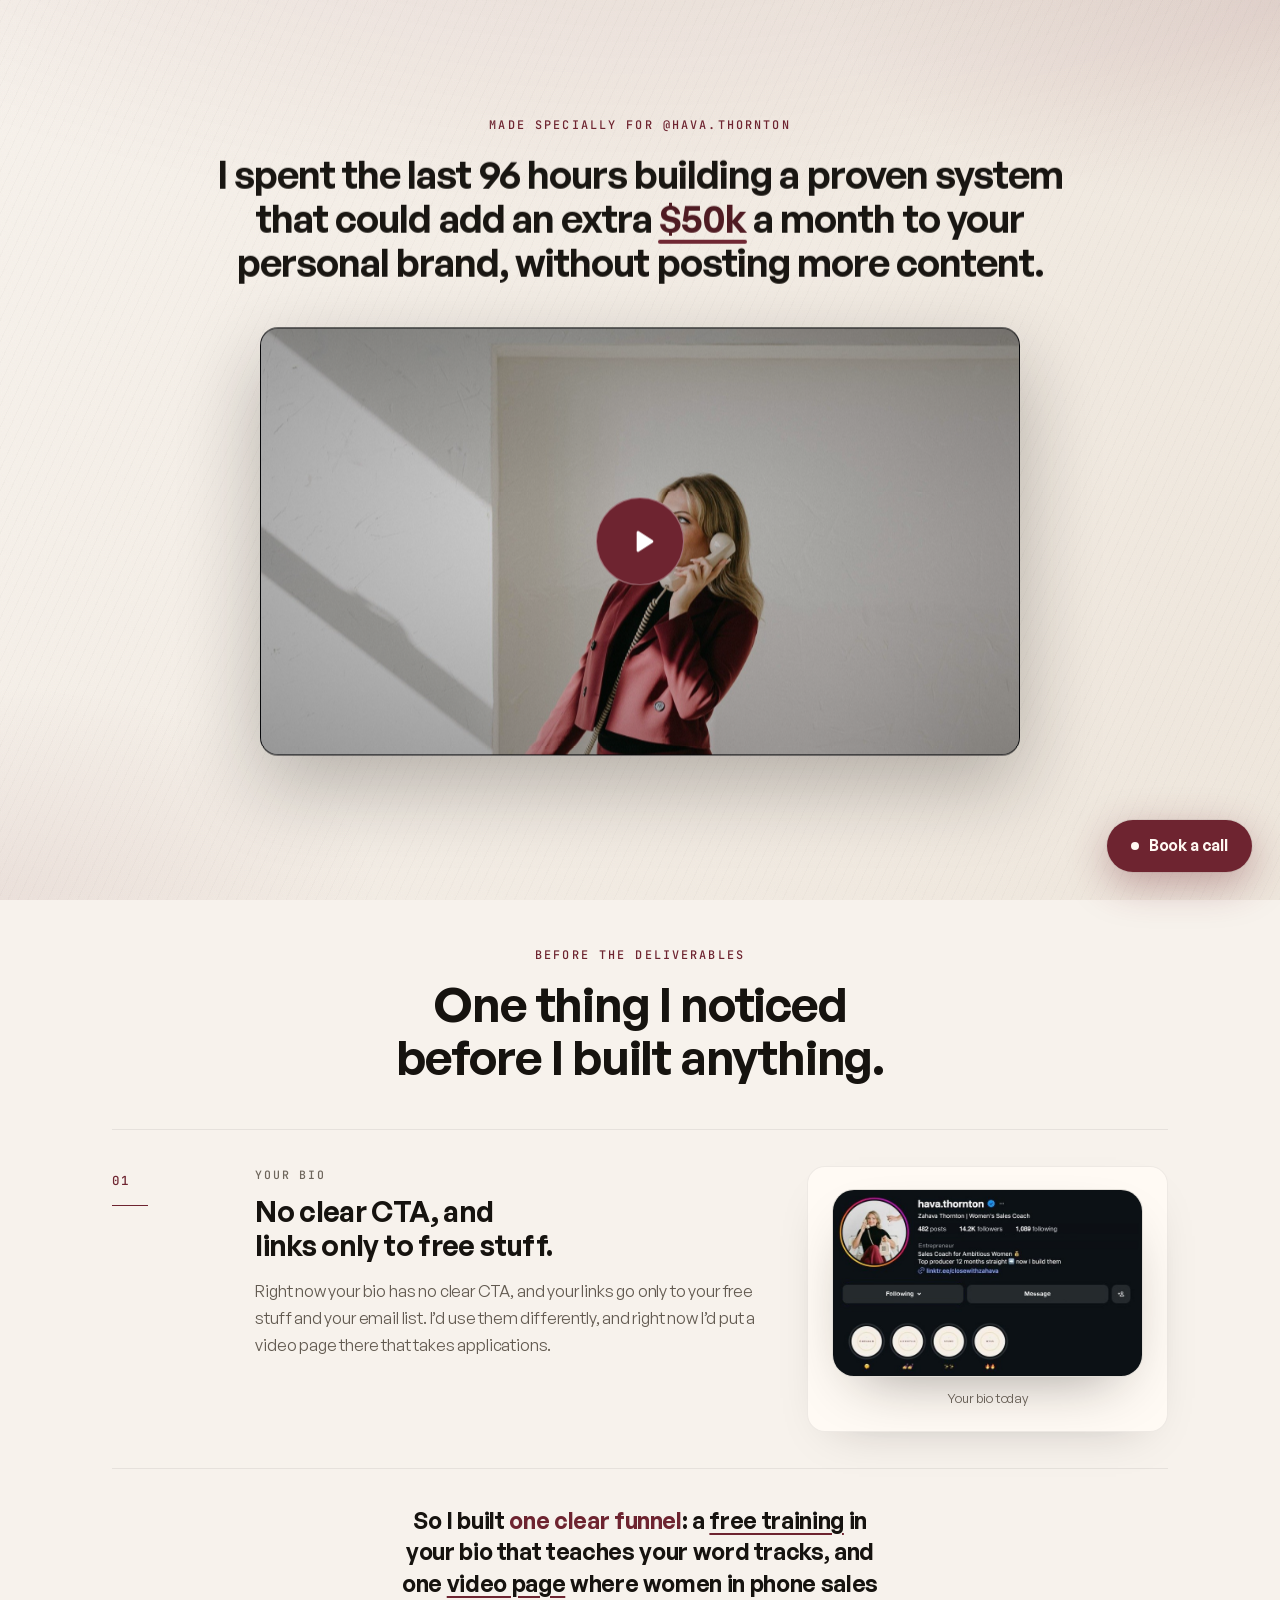
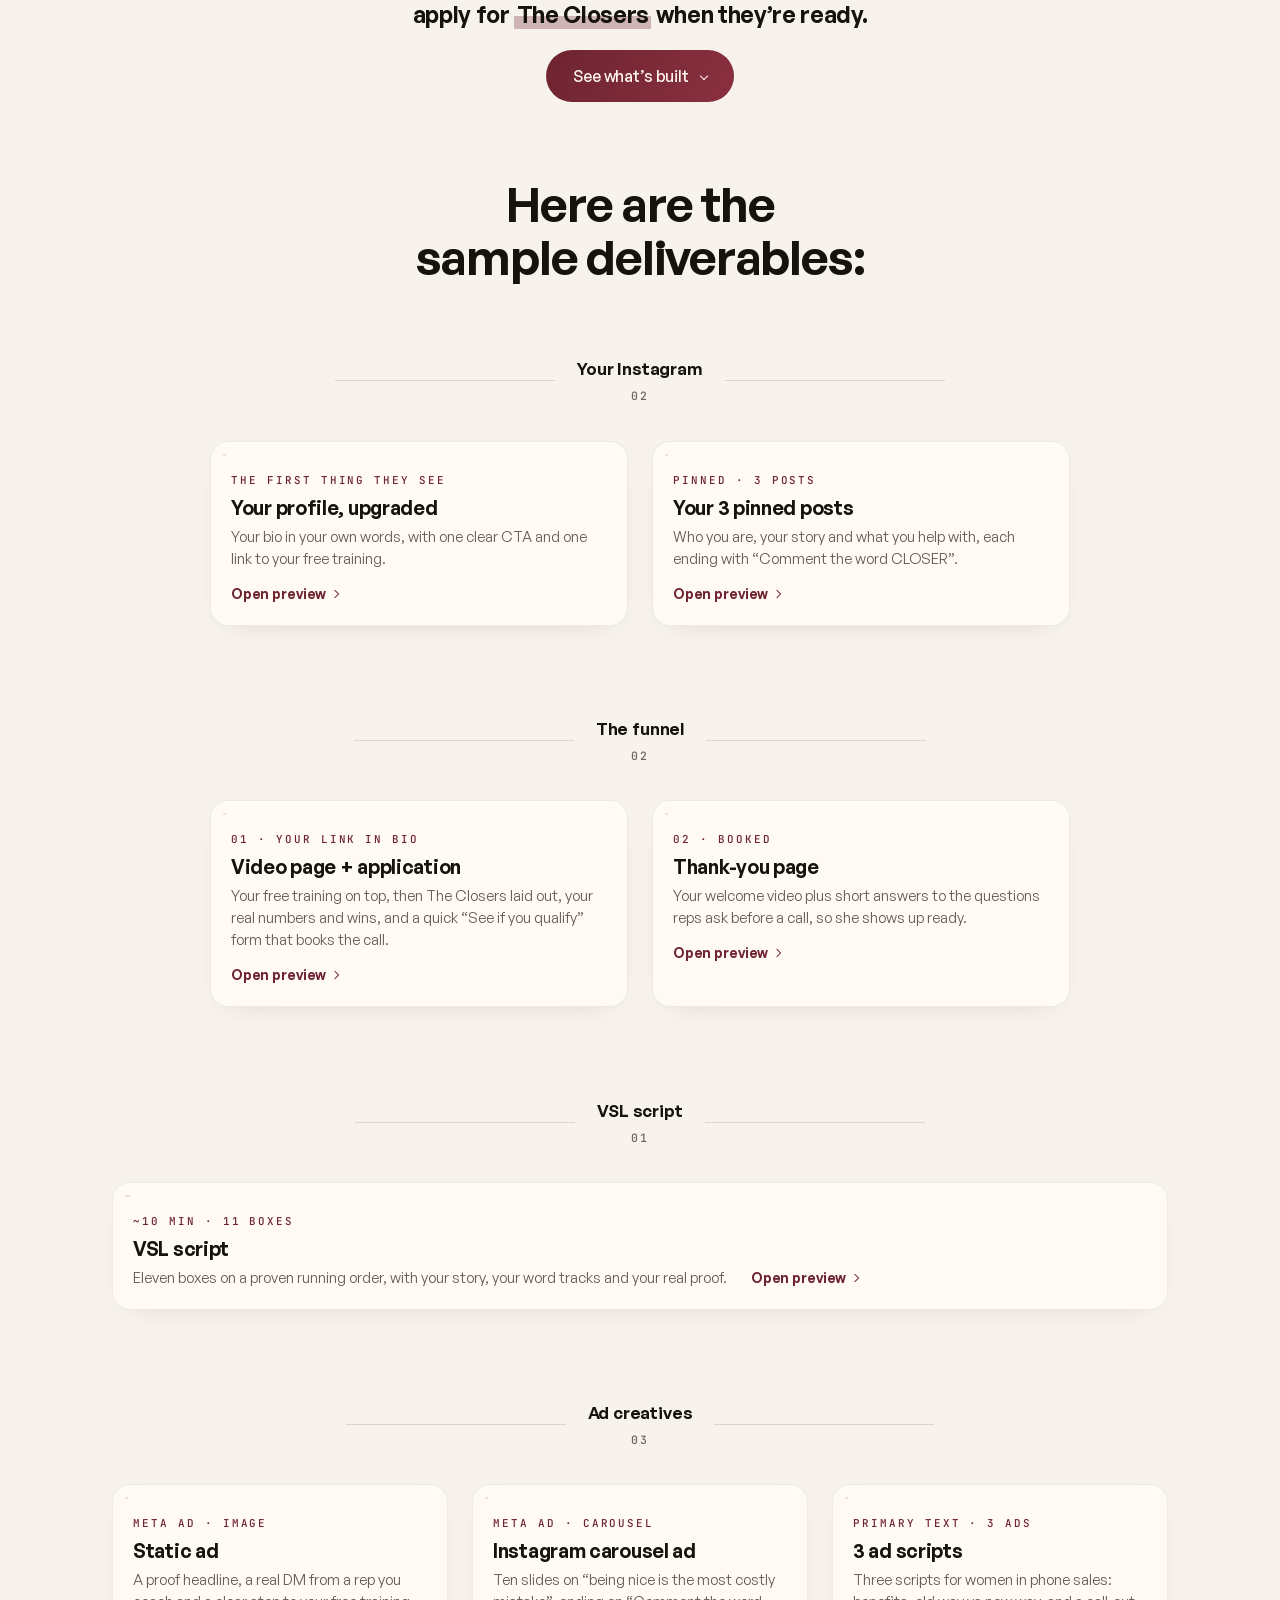
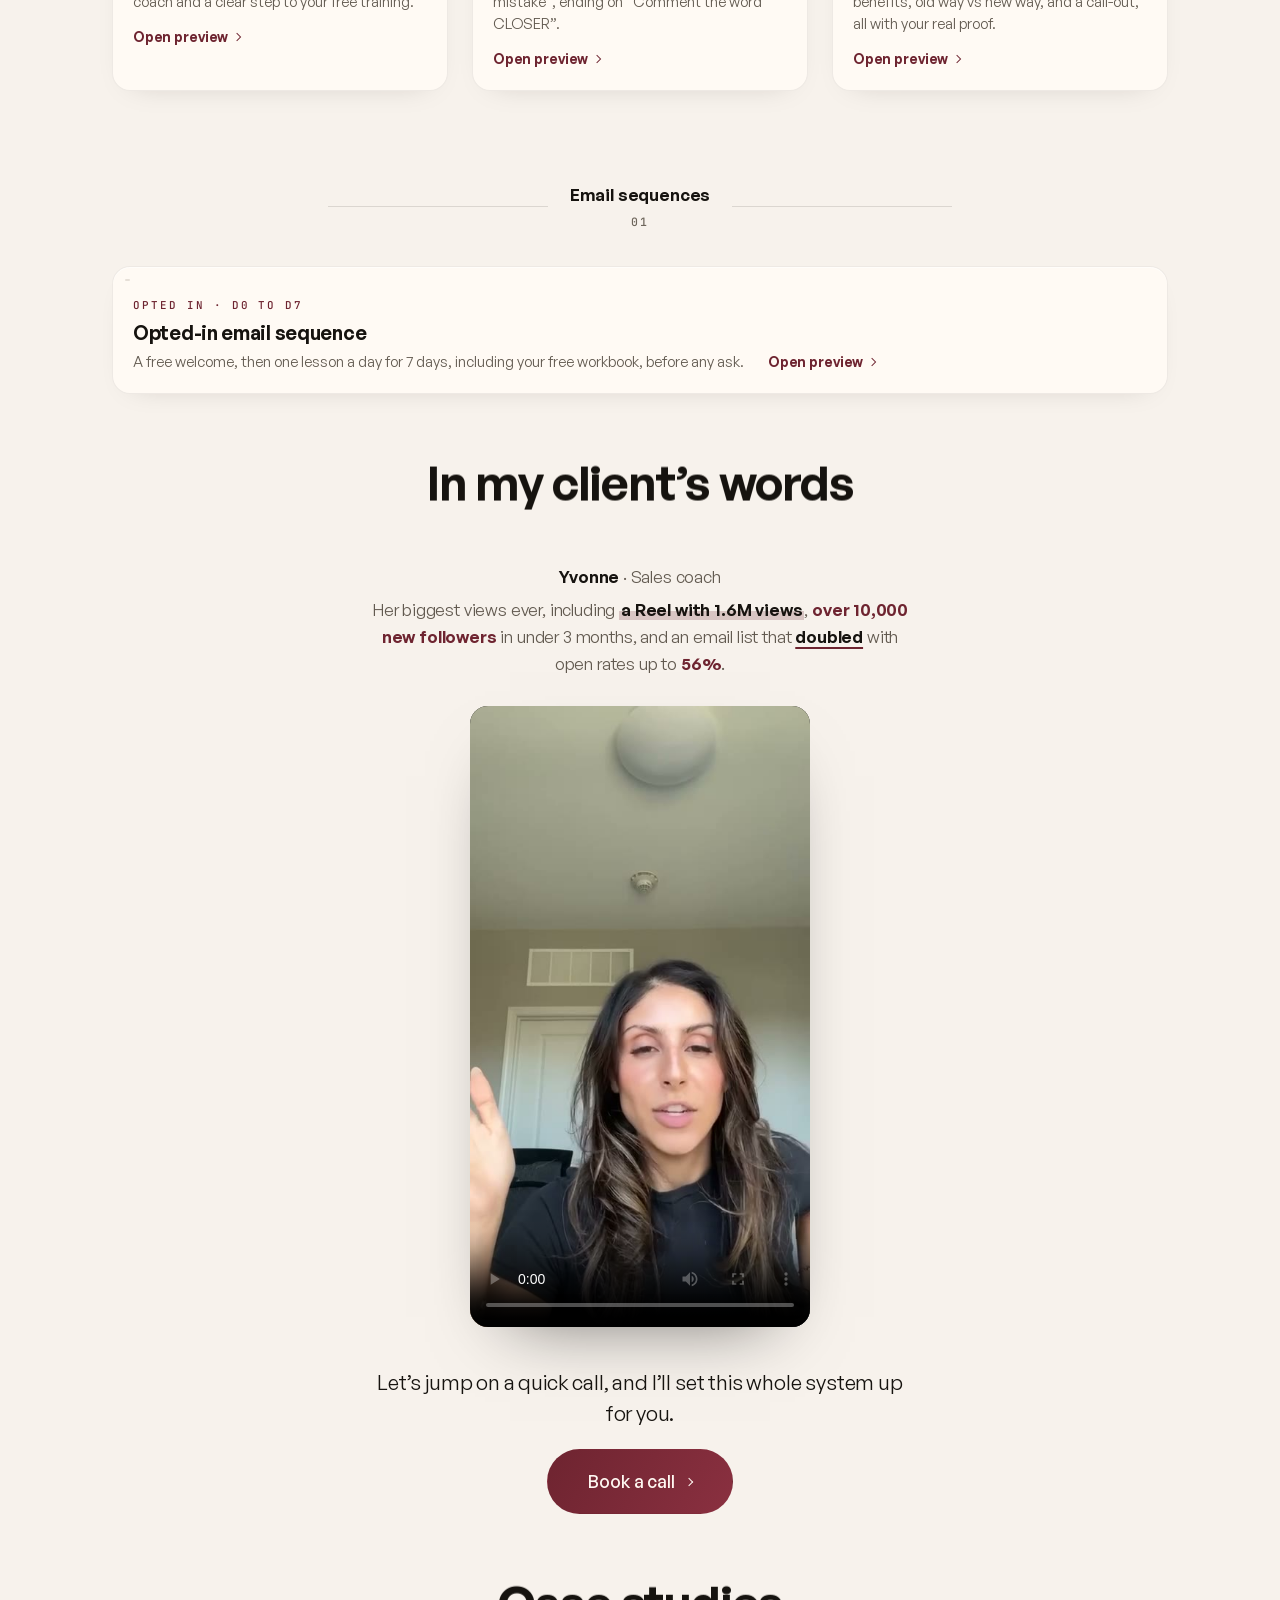
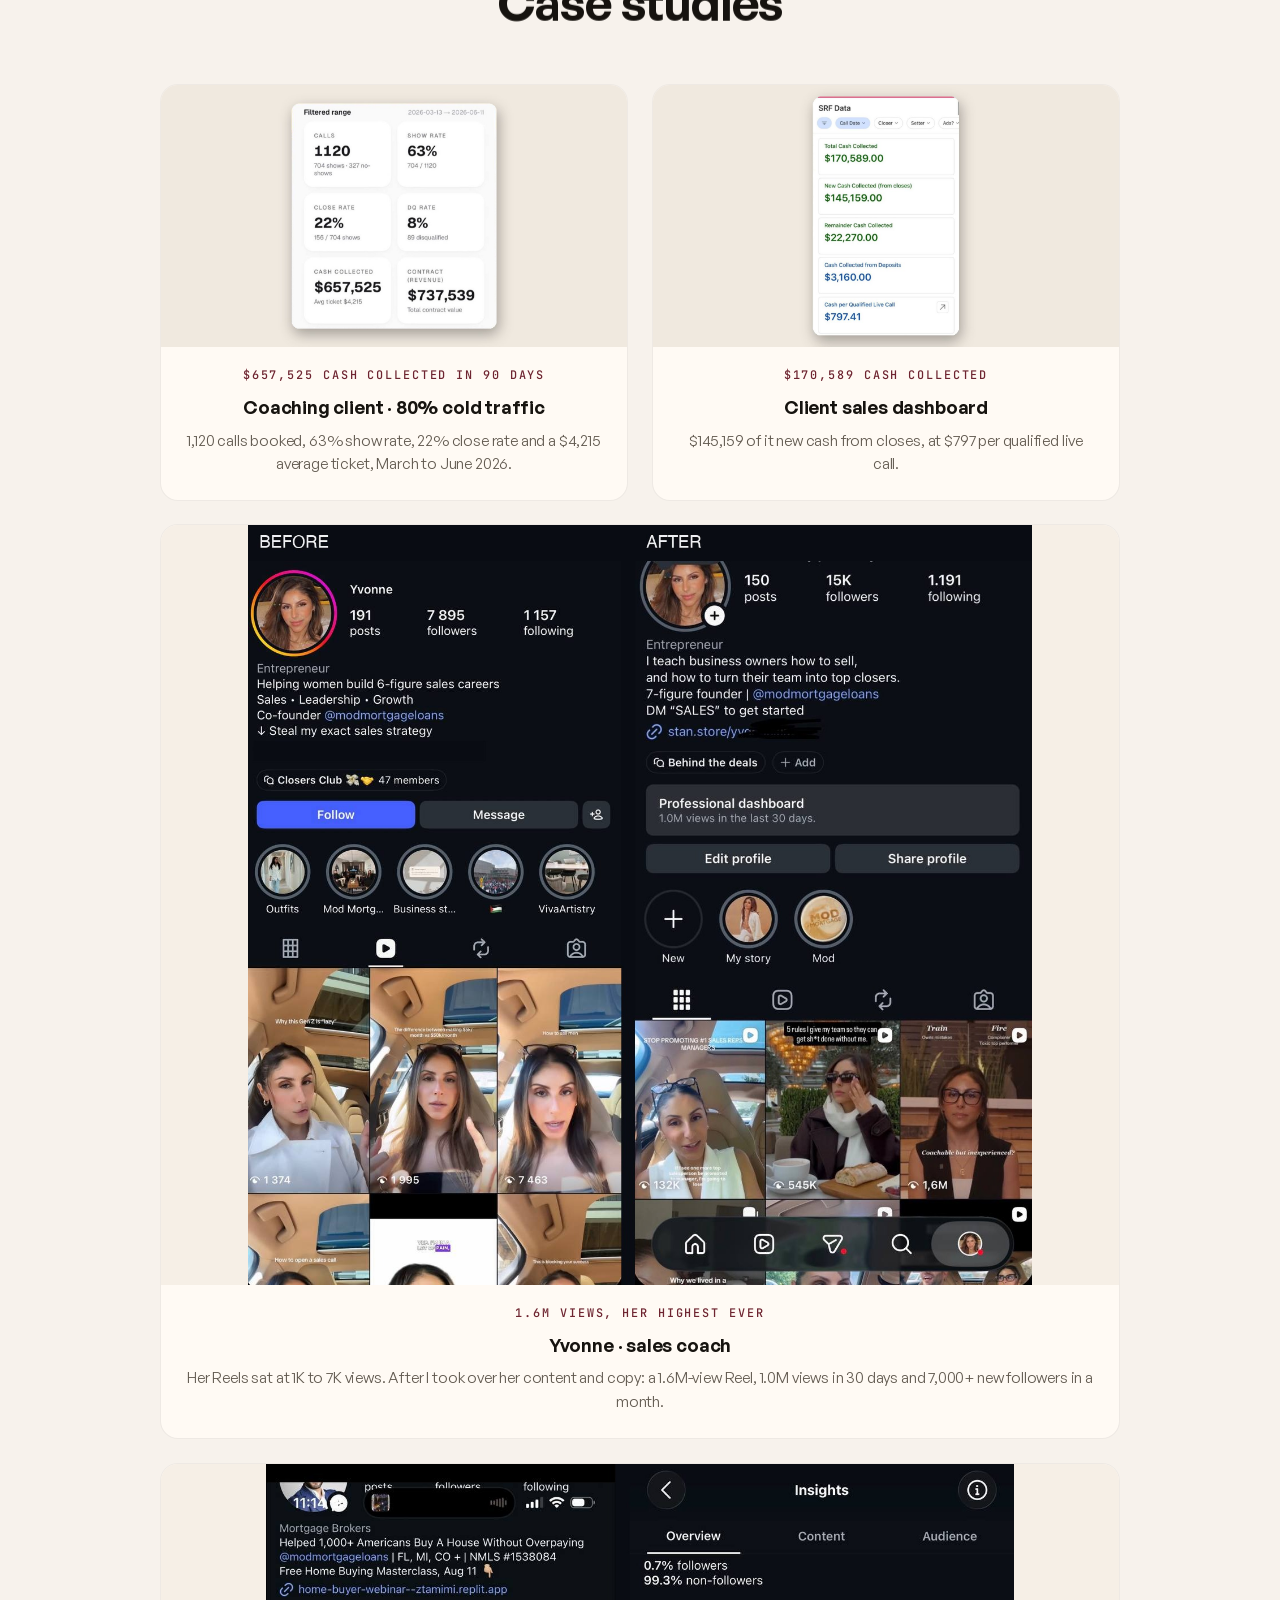
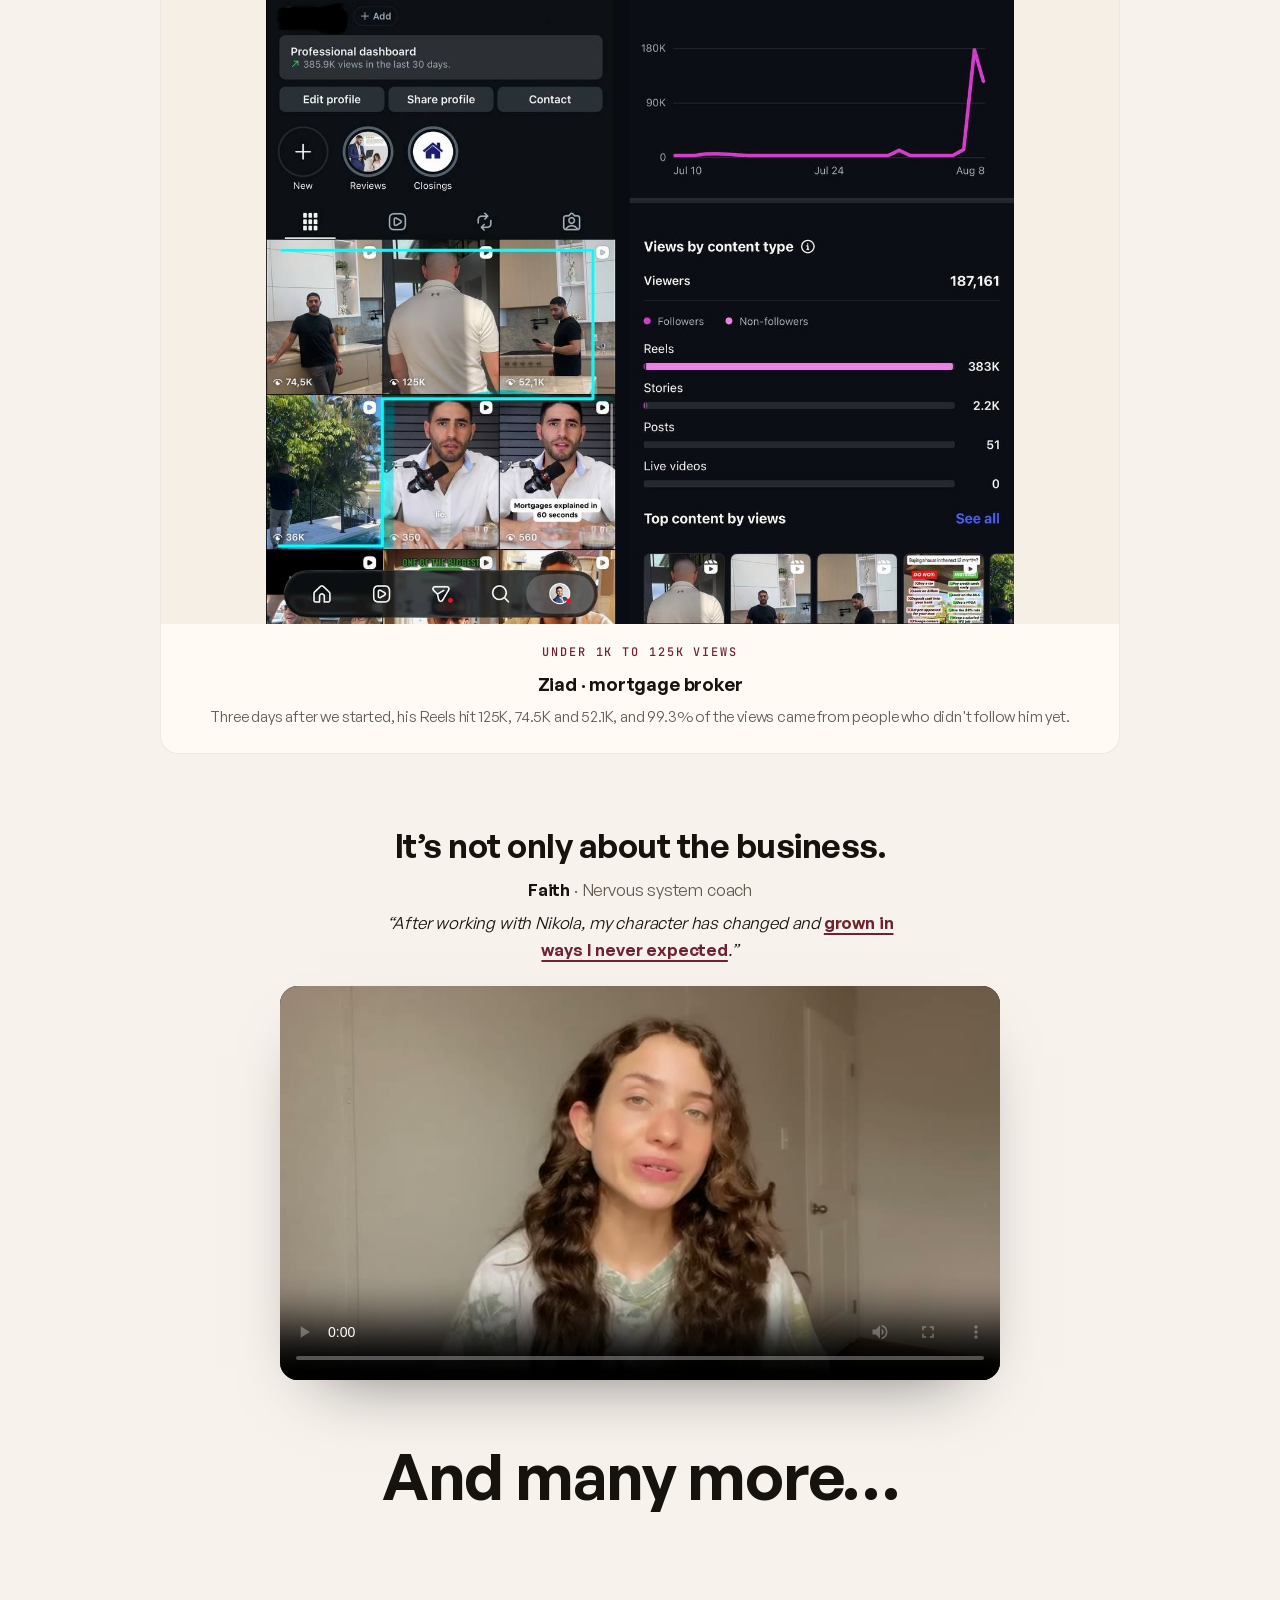
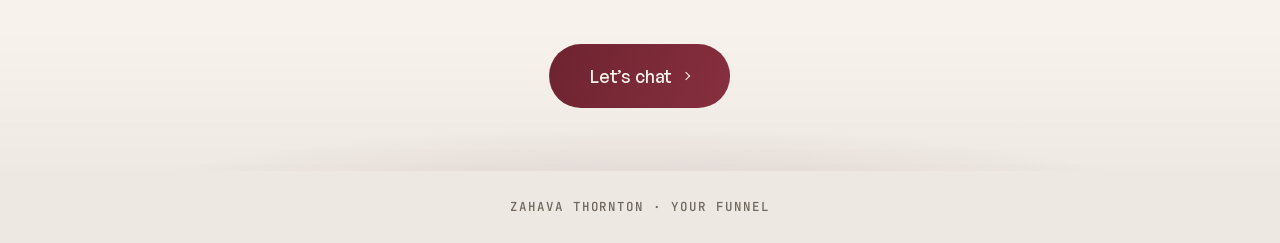
==== index.html @ 1604f7b4 "Board link preview, Following on profile" ====
<!doctype html>
<html lang="en">
<head>
  <meta charset="utf-8" />
  <meta name="viewport" content="width=device-width, initial-scale=1" />
  <title>Zahava Thornton · Your funnel</title>
  <meta name="description" content="Zahava, adding an extra $50k/mo to your personal brand" />
  <meta name="robots" content="noindex" />
  <meta property="og:title" content="Zahava, adding an extra $50k/mo to your personal brand" />
  <meta property="og:description" content="Zahava, adding an extra $50k/mo to your personal brand" />
  <meta property="og:image" content="https://nikola424.github.io/for-zahava/og.jpg?v=3" />
  <meta property="og:image:width" content="1200" />
  <meta property="og:image:height" content="630" />
  <meta property="og:url" content="https://nikola424.github.io/for-zahava/" />
  <meta property="og:type" content="website" />
  <meta name="twitter:card" content="summary_large_image" />
  <meta name="twitter:title" content="Zahava, adding an extra $50k/mo to your personal brand" />
  <meta name="twitter:image" content="https://nikola424.github.io/for-zahava/og.jpg?v=3" />
  <!-- Generated per build from the PROSPECT'S logo: node scripts/make_favicon.js {folder} -->
  <link rel="icon" href="assets/img/favicon.png" type="image/png" />
  <link rel="apple-touch-icon" href="assets/img/apple-touch-icon.png" />
  <script>document.documentElement.className += " js";</script>
  <link rel="preconnect" href="https://calendly.com" crossorigin />
  <link rel="preconnect" href="https://assets.calendly.com" crossorigin />
  <link rel="stylesheet" href="assets/vendor/lenis.css" />
  <link rel="stylesheet" href="styles.css?v=2" />
  <script>
    /* ================= SENDER OPTIONS (edit these, nothing else) =================
       heroEmbed   : Loom share URL, Wistia media id/URL, or any iframe src. Empty = native player (assets/video/hero.mp4).
       calendly    : your Calendly event URL. Embedded inline in the "Book a call" section.
       mode        : "funnel" (default, prospect already sells high ticket)
                     | "unaware" (no high-ticket offer yet: shows the designed offer card, swaps the headline, and adds the on-page bridge that walks the creator from "what problem?" to "show me the funnel").
       brand       : optional agency branding. logo (path/URL) and/or name for the top-left lockup; url; footer line.
       caseStudies : optional. [{ youtube: "VIDEO_ID" | image: "path", result: "$48k in 30 days", title: "...", text: "..." }]
    ============================================================================== */
    window.PITCH_CONFIG = {
      heroEmbed: "",
      calendly: "https://calendly.com/nikola-monetisebetter/discovery",
      mode: (new URLSearchParams(location.search).get("mode") || "funnel"),
      brand: { logo: "", name: "", url: "", footer: "" },
      caseStudies: [
        { image: "assets/img/cases/funnel-90d.jpg", result: "$657,525 cash collected in 90 days", title: "Coaching client · 80% cold traffic", text: "1,120 calls booked, 63% show rate, 22% close rate and a $4,215 average ticket, March to June 2026." },
        { image: "assets/img/cases/cash-dashboard.jpg", result: "$170,589 cash collected", title: "Client sales dashboard", text: "$145,159 of it new cash from closes, at $797 per qualified live call." },
        { wide: true, image: "assets/img/cases/yvonne.jpg", result: "1.6M views, her highest ever", title: "Yvonne · sales coach", text: "Her Reels sat at 1K to 7K views. After I took over her content and copy: a 1.6M-view Reel, 1.0M views in 30 days and 7,000+ new followers in a month." },
        { wide: true, image: "assets/img/cases/ziad.jpg", result: "Under 1K to 125K views", title: "Ziad · mortgage broker", text: "Three days after we started, his Reels hit 125K, 74.5K and 52.1K, and 99.3% of the views came from people who didn't follow him yet." }
      ]
    };
  </script>
<script data-topfix>try{if("scrollRestoration" in history)history.scrollRestoration="manual"}catch(e){}addEventListener("load",function(){if(!location.hash){scrollTo(0,0);setTimeout(function(){scrollTo(0,0)},50)}});</script>
<style>.cal-direct{text-align:center;margin-top:16px;font-size:.9rem;opacity:.75}.cal-direct a{text-decoration:underline}</style>
</head>
<body>
  <main id="top">
    <!-- ============================ HERO ============================ -->
    <section class="hero section" id="hero">
      <div class="agency-bar" id="agency-bar"></div>

      <!-- photo-swarm signature: overlay above the already-visible hero, pointer-events none -->
      <div class="swarm" id="swarm" aria-hidden="true">
        <div class="swarm__ph" style="--ox:-60vw;--oy:-40vh;--ix:-34vw;--iy:-18vh;--r:-8deg;left:50%;top:50%"><img src="assets/img/swarm-1.jpg?v=4" alt="" /></div>
        <div class="swarm__ph" style="--ox:60vw;--oy:-40vh;--ix:30vw;--iy:-18vh;--r:8deg;left:50%;top:50%"><img src="assets/img/swarm-2.jpg?v=4" alt="" /></div>
        <div class="swarm__ph" style="--ox:-70vw;--oy:10vh;--ix:-38vw;--iy:8vh;--r:-5deg;left:50%;top:50%"><img src="assets/img/swarm-3.jpg?v=4" alt="" /></div>
        <div class="swarm__ph" style="--ox:70vw;--oy:10vh;--ix:34vw;--iy:8vh;--r:5deg;left:50%;top:50%"><img src="assets/img/swarm-4.jpg?v=4" alt="" /></div>
        <div class="swarm__ph" style="--ox:-55vw;--oy:60vh;--ix:-26vw;--iy:34vh;--r:-6deg;left:50%;top:50%"><img src="assets/img/swarm-5.jpg?v=4" alt="" /></div>
        <div class="swarm__ph" style="--ox:55vw;--oy:60vh;--ix:22vw;--iy:34vh;--r:6deg;left:50%;top:50%"><img src="assets/img/swarm-6.jpg?v=4" alt="" /></div>
      </div>

      <div class="hero__inner container">
        <p class="eyebrow reveal">Made specially for @hava.thornton</p>
        <h1 class="hero__title reveal" data-mode="funnel">I spent the last 96 hours building a proven system that could add an extra <span class="mark">$50k</span> a month to your personal brand, without posting more content.</h1>

        <!-- Hero video: Loom / Wistia embed when PITCH_CONFIG.heroEmbed is set, else the native player -->
        <div class="hplayer reveal">
          <div class="hplayer__stage" id="hp-stage" data-state="idle">
            <video class="hplayer__video" id="hp-video" playsinline preload="metadata" muted
                   poster="assets/img/hero-poster.jpg?v=4">
              <source src="assets/video/hero.mp4" type="video/mp4" />
              <track id="hp-track" kind="captions" src="assets/video/hero.vtt" srclang="en" label="English" />
            </video>

            <span class="hplayer__scrim" aria-hidden="true"></span>

            <button class="hplayer__big" id="hp-big" type="button" aria-label="Play video">
              <span class="hplayer__big-glow" aria-hidden="true"></span>
              <svg viewBox="0 0 24 24" aria-hidden="true"><path d="M8 5.14v13.72a1 1 0 0 0 1.53.85l10.5-6.86a1 1 0 0 0 0-1.7L9.53 4.3A1 1 0 0 0 8 5.14z"/></svg>
            </button>

            <div class="hplayer__cc" id="hp-cc-text" aria-live="polite"></div>

            <div class="hplayer__bar" id="hp-bar">
              <button class="hp-btn hp-btn--pp" id="hp-play" type="button" aria-label="Play / pause">
                <svg class="hp-i-pause" viewBox="0 0 24 24" aria-hidden="true"><rect x="6" y="5" width="4" height="14" rx="1.2"/><rect x="14" y="5" width="4" height="14" rx="1.2"/></svg>
                <svg class="hp-i-play" viewBox="0 0 24 24" aria-hidden="true"><path d="M8 5.14v13.72a1 1 0 0 0 1.53.85l10.5-6.86a1 1 0 0 0 0-1.7L9.53 4.3A1 1 0 0 0 8 5.14z"/></svg>
              </button>
              <span class="hp-time" id="hp-cur">0:00</span>
              <div class="hp-scrub" id="hp-scrub" role="slider" aria-label="Seek" aria-valuemin="0" aria-valuemax="100" aria-valuenow="0" tabindex="0">
                <div class="hp-scrub__track"><div class="hp-scrub__buf" id="hp-buf"></div><div class="hp-scrub__fill" id="hp-fill"></div></div>
                <div class="hp-scrub__knob" id="hp-knob"></div>
              </div>
              <span class="hp-time hp-time--dur" id="hp-dur">0:00</span>
              <div class="hp-speed">
                <button class="hp-btn hp-btn--speed" id="hp-speed-btn" type="button" aria-label="Playback speed">1.5&times;</button>
                <div class="hp-speed__menu" id="hp-speed-menu" role="menu">
                  <button data-rate="1" type="button" role="menuitem">1&times;</button>
                  <button data-rate="1.25" type="button" role="menuitem">1.25&times;</button>
                  <button data-rate="1.5" class="is-on" type="button" role="menuitem">1.5&times;</button>
                  <button data-rate="2" type="button" role="menuitem">2&times;</button>
                </div>
              </div>
              <button class="hp-btn hp-btn--mute" id="hp-mute" type="button" aria-label="Unmute" aria-pressed="false">
                <svg class="hp-i-muted" viewBox="0 0 24 24" aria-hidden="true"><path d="M4 9v6h4l5 4V5L8 9H4z"/><path d="M17 9.5l4.5 5M21.5 9.5l-4.5 5"/></svg>
                <svg class="hp-i-sound" viewBox="0 0 24 24" aria-hidden="true"><path d="M4 9v6h4l5 4V5L8 9H4z"/><path d="M16.5 8.5a5 5 0 0 1 0 7M19 6a9 9 0 0 1 0 12"/></svg>
              </button>
              <button class="hp-btn hp-btn--full" id="hp-full" type="button" aria-label="Fullscreen">
                <svg viewBox="0 0 24 24" aria-hidden="true"><path d="M8 4H4v4M16 4h4v4M8 20H4v-4M16 20h4v-4"/></svg>
              </button>
            </div>
          </div>
        </div>

        <div class="hero__actions reveal">
          <a class="btn btn--ghost" href="#bridge" data-mode="funnel">Start here <span class="arrow-down" aria-hidden="true"></span></a>
        </div>
      </div>
    </section>

    


    <!-- ====================== AUDIT / BRIDGE (first thing after the hero, every pitch) ====================== -->
    <section class="section bridge" id="bridge">
      <div class="container">
        <div class="bridge__head">
          <p class="eyebrow reveal">Before the deliverables</p>
          <h2 class="section__title bridge__title reveal">One thing I noticed<br />before I built anything.</h2>
        </div>

        <article class="beat reveal">
          <div class="beat__num"><span class="beat__idx">01</span><span class="beat__rule"></span></div>
          <div class="beat__copy">
            <p class="beat__kicker">Your bio</p>
            <h3 class="beat__title">No clear CTA, and links only to free stuff.</h3>
            <p class="beat__text">Right now your bio has no clear CTA, and your links go only to your free stuff and your email list. I&rsquo;d use them differently, and right now I&rsquo;d put a video page there that takes applications.</p>
          </div>
          <div class="beat__aside">
            <figure class="shot shot--wide"><img src="assets/img/her-profile.jpg?v=2" alt="Zahava&rsquo;s Instagram bio" loading="lazy" /><figcaption>Your bio today</figcaption></figure>
          </div>
        </article>

        <div class="bridge__close reveal">
          <p class="bridge__closing">So I built <span class="hl">one clear funnel</span>: a <u class="ul">free training</u> in your bio that teaches your word tracks, and one <u class="ul">video page</u> where women in phone sales apply for <span class="hl-bg">The Closers</span> when they&rsquo;re ready.</p>
          <a class="btn btn--primary" href="#deliverables">See what&rsquo;s built <span class="arrow-down" aria-hidden="true"></span></a>
        </div>
      </div>
    </section>

    <!-- ======================= DELIVERABLES ======================== -->
    <section class="section deliverables" id="deliverables">
      <div class="container">
        <h2 class="section__title deliverables__title reveal" data-mode="funnel">Here are the<br />sample deliverables:</h2>

        <div class="group">
          <div class="group__head reveal">
            <span class="group__rule"></span>
            <span class="group__meta"><span class="group__label">Your Instagram</span><span class="group__count">02</span></span>
            <span class="group__rule"></span>
          </div>
          <div class="grid grid--2">
            <button class="pcard reveal" data-title="Your profile, upgraded" data-embed="ig-profile/?v=z3">
              <span class="thumb"><span class="thumb__bar"><i></i><i></i><i></i><span class="thumb__url">today vs upgraded</span></span><img class="thumb__img" src="assets/img/igprofile-preview.jpg?v=f1" alt="Your profile, upgraded preview" loading="lazy" /></span>
              <span class="pcard__body"><span><span class="pcard__kicker">The first thing they see</span><span class="pcard__title">Your profile, upgraded</span><span class="pcard__desc">Your bio in your own words, with one clear CTA and one link to your free training.</span></span><span class="pcard__link">Open preview <span class="arrow" aria-hidden="true"></span></span></span>
            </button>
            <button class="pcard reveal" data-title="Your 3 pinned posts" data-embed="pinned-post/?v=z1" data-noanim>
              <span class="thumb"><span class="thumb__bar"><i></i><i></i><i></i><span class="thumb__url">instagram.com/hava.thornton</span></span><img class="thumb__img" src="assets/img/pinned-preview.jpg?v=z1" alt="Your 3 pinned posts preview" loading="lazy" /></span>
              <span class="pcard__body"><span><span class="pcard__kicker">Pinned · 3 posts</span><span class="pcard__title">Your 3 pinned posts</span><span class="pcard__desc">Who you are, your story and what you help with, each ending with &ldquo;Comment the word CLOSER&rdquo;.</span></span><span class="pcard__link">Open preview <span class="arrow" aria-hidden="true"></span></span></span>
            </button>
          </div>
        </div>

        <div class="group">
          <div class="group__head reveal">
            <span class="group__rule"></span>
            <span class="group__meta"><span class="group__label">The funnel</span><span class="group__count">02</span></span>
            <span class="group__rule"></span>
          </div>
          <div class="grid grid--2">
            <button class="pcard reveal" data-title="Video page + application" data-embed="vsl/?v=z2">
              <span class="thumb"><span class="thumb__bar"><i></i><i></i><i></i><span class="thumb__url">your link in bio</span></span><img class="thumb__img" src="assets/img/vsl-preview.jpg?v=t2138" alt="Video page + application preview" loading="lazy" /></span>
              <span class="pcard__body"><span><span class="pcard__kicker">01 · Your link in bio</span><span class="pcard__title">Video page + application</span><span class="pcard__desc">Your free training on top, then The Closers laid out, your real numbers and wins, and a quick &ldquo;See if you qualify&rdquo; form that books the call.</span></span><span class="pcard__link">Open preview <span class="arrow" aria-hidden="true"></span></span></span>
            </button>
            <button class="pcard reveal" data-title="Thank-you page" data-embed="thank-you/?v=z1">
              <span class="thumb"><span class="thumb__bar"><i></i><i></i><i></i><span class="thumb__url">booked</span></span><img class="thumb__img" src="assets/img/thankyou-preview.jpg?v=z1" alt="Thank-you page preview" loading="lazy" /></span>
              <span class="pcard__body"><span><span class="pcard__kicker">02 · Booked</span><span class="pcard__title">Thank-you page</span><span class="pcard__desc">Your welcome video plus short answers to the questions reps ask before a call, so she shows up ready.</span></span><span class="pcard__link">Open preview <span class="arrow" aria-hidden="true"></span></span></span>
            </button>
          </div>
        </div>

        <div class="group">
          <div class="group__head reveal">
            <span class="group__rule"></span>
            <span class="group__meta"><span class="group__label">VSL script</span><span class="group__count">01</span></span>
            <span class="group__rule"></span>
          </div>
          <div class="grid grid--1">
            <button class="pcard pcard--wide reveal" data-title="VSL script" data-embed="vsl-script/?v=z1">
              <span class="thumb thumb--wide"><span class="thumb__bar"><i></i><i></i><i></i><span class="thumb__url">script · 11 boxes</span></span><img class="thumb__img" src="assets/img/vslscript-preview.jpg?v=z1" alt="VSL script preview" loading="lazy" /></span>
              <span class="pcard__body"><span><span class="pcard__kicker">~10 min · 11 boxes</span><span class="pcard__title">VSL script</span><span class="pcard__desc">Eleven boxes on a proven running order, with your story, your word tracks and your real proof.</span></span><span class="pcard__link">Open preview <span class="arrow" aria-hidden="true"></span></span></span>
            </button>
          </div>
        </div>

        <div class="group">
          <div class="group__head reveal">
            <span class="group__rule"></span>
            <span class="group__meta"><span class="group__label">Ad creatives</span><span class="group__count">03</span></span>
            <span class="group__rule"></span>
          </div>
          <div class="grid grid--3">
            <button class="pcard reveal" data-title="Static ad" data-embed="static-ad/?v=z1" data-noanim>
              <span class="thumb"><span class="thumb__bar"><i></i><i></i><i></i><span class="thumb__url">instagram.com/hava.thornton</span></span><img class="thumb__img" src="assets/img/static-ad-preview.jpg?v=z1" alt="Static ad preview" loading="lazy" /></span>
              <span class="pcard__body"><span><span class="pcard__kicker">Meta ad · Image</span><span class="pcard__title">Static ad</span><span class="pcard__desc">A proof headline, a real DM from a rep you coach and a clear step to your free training.</span></span><span class="pcard__link">Open preview <span class="arrow" aria-hidden="true"></span></span></span>
            </button>
            <button class="pcard reveal" data-title="Instagram carousel ad" data-embed="carousel/phone/?v=z1" data-noanim>
              <span class="thumb"><span class="thumb__bar"><i></i><i></i><i></i><span class="thumb__url">instagram.com/hava.thornton</span></span><img class="thumb__img" src="assets/img/carousel-preview.jpg?v=z1" alt="Instagram carousel ad preview" loading="lazy" /></span>
              <span class="pcard__body"><span><span class="pcard__kicker">Meta ad · Carousel</span><span class="pcard__title">Instagram carousel ad</span><span class="pcard__desc">Ten slides on &ldquo;being nice is the most costly mistake&rdquo;, ending on &ldquo;Comment the word CLOSER&rdquo;.</span></span><span class="pcard__link">Open preview <span class="arrow" aria-hidden="true"></span></span></span>
            </button>
            <button class="pcard reveal" data-title="3 ad scripts" data-embed="ad-scripts/?v=z1">
              <span class="thumb"><span class="thumb__bar"><i></i><i></i><i></i><span class="thumb__url">ad scripts</span></span><img class="thumb__img" src="assets/img/adscripts-preview.jpg?v=z1" alt="3 ad scripts preview" loading="lazy" /></span>
              <span class="pcard__body"><span><span class="pcard__kicker">Primary text · 3 ads</span><span class="pcard__title">3 ad scripts</span><span class="pcard__desc">Three scripts for women in phone sales: benefits, old way vs new way, and a call-out, all with your real proof.</span></span><span class="pcard__link">Open preview <span class="arrow" aria-hidden="true"></span></span></span>
            </button>
          </div>
        </div>

        <div class="group">
          <div class="group__head reveal">
            <span class="group__rule"></span>
            <span class="group__meta"><span class="group__label">Email sequences</span><span class="group__count">01</span></span>
            <span class="group__rule"></span>
          </div>
          <div class="grid grid--1">
            <button class="pcard pcard--wide reveal" data-title="Opted-in email sequence" data-embed="opted-in/?v=z1">
              <span class="thumb thumb--wide"><span class="thumb__bar"><i></i><i></i><i></i><span class="thumb__url">sequence · 8 emails</span></span><img class="thumb__img" src="assets/img/optedin-preview.jpg?v=z1" alt="Opted-in email sequence preview" loading="lazy" /></span>
              <span class="pcard__body"><span><span class="pcard__kicker">Opted in · D0 to D7</span><span class="pcard__title">Opted-in email sequence</span><span class="pcard__desc">A free welcome, then one lesson a day for 7 days, including your free workbook, before any ask.</span></span><span class="pcard__link">Open preview <span class="arrow" aria-hidden="true"></span></span></span>
            </button>
          </div>
        </div>

      </div>
    </section>

    <!-- ========================= CASE STUDIES (optional) ========================= -->

    <!-- ========================= CLIENT TESTIMONIAL ========================= -->
    <section class="section testimonial" id="testimonial">
      <div class="container">
        <h2 class="section__title case-studies__title reveal">In my client&rsquo;s words</h2>
        <div class="vt-head reveal">
          <p class="vt-who"><b>Yvonne</b> &middot; Sales coach</p>
          <p class="vt-desc">Her biggest views ever, including <span class="hl-bg">a Reel with 1.6M views</span>, <span class="hl">over 10,000 new followers</span> in under 3 months, and an email list that <u class="ul">doubled</u> with open rates up to <span class="hl">56%</span>.</p>
        </div>
        <figure class="vt reveal">
          <video controls playsinline preload="metadata" poster="assets/img/testimonial-poster.jpg" src="assets/video/testimonial.mp4"></video>
        </figure>
        <div class="vt-cta reveal"><p class="vt-cta__line">Let&rsquo;s jump on a quick call, and I&rsquo;ll set this whole system up for you.</p><a class="btn btn--primary" href="https://calendly.com/nikola-monetisebetter/discovery" target="_blank" rel="noopener">Book a call <span class="arrow" aria-hidden="true"></span></a></div>
      </div>
      <style>
        .vt-cta { display: flex; flex-direction: column; align-items: center; gap: 20px; margin-top: 40px; text-align: center; }
        .vt-cta__line { margin: 0; max-width: 46ch; font-size: clamp(1.1rem, 2.2vw, 1.3rem); line-height: 1.5; color: var(--text); }
        .vt-cta .btn { font-size: 1.1rem; padding: 18px 40px; }
        .testimonial { padding-top: 0; }
        .vt-head { max-width: 760px; margin: 0 auto 28px; text-align: center; display: grid; gap: 8px; }
        .vt-who { margin: 0; font-size: 1.05rem; color: var(--text-2); }
        .vt-who b { color: var(--text); }
        .vt-desc { margin: 0 auto; max-width: 54ch; font-size: 1.05rem; line-height: 1.6; color: var(--text-2); }
        .vt-desc .hl, .vt-desc .hl-bg, .vt-desc .ul { font-weight: 700; color: var(--text); }
        .vt-desc .hl { color: var(--accent); }
        .vt-desc .hl-bg { background: linear-gradient(transparent 55%, color-mix(in srgb, var(--accent) 22%, transparent) 55%); padding: 0 2px; }
        .vt-desc .ul { text-decoration: underline; text-decoration-color: var(--accent); text-decoration-thickness: 2px; text-underline-offset: 4px; }
        .vt { max-width: 340px; margin: 0 auto; display: grid; gap: 16px; }
        .vt video { width: 100%; aspect-ratio: 464 / 848; border-radius: var(--radius); background: #000; display: block; box-shadow: 0 30px 70px -40px rgba(0,0,0,.6); }
        .vt figcaption { text-align: center; font-size: 1rem; line-height: 1.55; color: var(--text-2); }
      </style>
    </section>

    <!-- ============================ BOOK A CALL ============================ -->

    <section class="section case-studies" id="case-studies">
      <div class="container">
        <h2 class="section__title case-studies__title reveal">Case studies</h2>
        <div class="cs-grid"></div>
        <div class="faith reveal">
          <p class="faith-k">It&rsquo;s not only about the business.</p>
          <p class="faith-who"><b>Faith</b> &middot; Nervous system coach</p>
          <p class="faith-desc">&ldquo;After working with Nikola, my character has changed and <span class="fu fu--b">grown in ways I never expected</span>.&rdquo;</p>
          <video controls playsinline preload="metadata" poster="assets/img/faith-poster.jpg" src="assets/video/faith.mp4"></video>
        </div>
        <style>
          .faith { max-width: 720px; margin: clamp(48px, 8vh, 80px) auto 0; text-align: center; display: grid; gap: 8px; }
          .faith-k { margin: 0 0 4px; font-family: var(--display); font-weight: 700; font-size: clamp(1.5rem, 3.5vw, 2.1rem); letter-spacing: -0.015em; line-height: 1.15; color: var(--text); }
          .faith-who { margin: 0; font-size: 1.05rem; color: var(--text-2); }
          .faith-who b { color: var(--text); }
          .faith-desc { margin: 0 auto 14px; max-width: 54ch; font-size: 1.05rem; line-height: 1.6; color: var(--text-2); }
          .faith-desc { font-style: italic; color: var(--text); }
          .faith .fu { text-decoration: underline; text-decoration-color: var(--accent); text-decoration-thickness: 3px; text-underline-offset: 6px; }
          .faith .fu--b { font-weight: 700; font-style: normal; color: var(--accent); text-decoration-thickness: 2px; text-underline-offset: 4px; }
          .faith video { width: 100%; aspect-ratio: 848 / 464; border-radius: var(--radius); background: #000; display: block; box-shadow: 0 30px 70px -40px rgba(0,0,0,.6); }
        </style>
        <p class="cs-more reveal">And many more&hellip;</p>
        <style>.cs-more { margin: clamp(40px, 7vh, 72px) 0 0; text-align: center; font-family: var(--display); font-weight: 700; font-size: clamp(2.2rem, 6vw, 4rem); letter-spacing: -0.02em; line-height: 1.05; color: var(--text); }</style>
      </div>
    </section>

    <section class="section cta" id="cta">
      <div class="container cta__wrap">
        <a class="btn btn--primary cta__btn reveal" href="https://calendly.com/nikola-monetisebetter/discovery" target="_blank" rel="noopener">Let&rsquo;s chat <span class="arrow" aria-hidden="true"></span></a>
        <style>.cta__btn { margin-top: 8px; font-size: 1.1rem; padding: 18px 40px; }</style>
      </div>
    </section>
  </main>

  <!-- ========================== STICKY CTA ======================== -->
  <a class="stickycta" id="sticky-cta" href="https://calendly.com/nikola-monetisebetter/discovery" target="_blank" rel="noopener">
    <span class="stickycta__dot" aria-hidden="true"></span>
    <span class="stickycta__label">Book a call</span>
  </a>

  <!-- ============================ FOOTER ========================== -->
  <footer class="footer">
    <div class="container footer__inner">
      <span class="footer__note" id="footer-note">Zahava Thornton · Your funnel</span>
    </div>
  </footer>

  <!-- ============================ LIGHTBOX ======================== -->
  <div class="lightbox" id="lightbox" aria-hidden="true" role="dialog" aria-modal="true" aria-label="Deliverable preview">
    <button class="lightbox__close" id="lightbox-close" aria-label="Close preview">&times;</button>
    <div class="lightbox__inner">
      <div class="lightbox__stage" id="lightbox-stage"></div>
      <p class="lightbox__title" id="lightbox-title"></p>
    </div>
  </div>

  <script>
    // mode switch (funnel | unaware): an element shows when its data-mode list contains the mode
    (function () {
      var m = (window.PITCH_CONFIG && window.PITCH_CONFIG.mode) || "funnel";
      document.querySelectorAll("[data-mode]").forEach(function (el) { el.hidden = el.getAttribute("data-mode").split(/\s+/).indexOf(m) === -1; });
    })();
  </script>
  <script src="assets/vendor/lenis.min.js"></script>
  <script src="assets/vendor/gsap.min.js"></script>
  <script src="assets/vendor/ScrollTrigger.min.js"></script>
  <script src="main.js"></script>
</body>
</html>
---- assets/vendor/lenis.css ----
html.lenis,html.lenis body{height:auto}.lenis.lenis-smooth{scroll-behavior:auto!important}.lenis.lenis-smooth [data-lenis-prevent]{overscroll-behavior:contain}.lenis.lenis-stopped{overflow:hidden}.lenis.lenis-smooth iframe{pointer-events:none}
---- styles.css ----
/* =========================================================================
   Emmaline Fawcett · pitch site (system A, Nikola wrapper)
   Light, quiet luxury: warm ivory paper, ink, one deep bordeaux (her
   green-suit portrait). General Sans + JetBrains Mono eyebrows.
   ========================================================================= */

@font-face { font-family: "General Sans"; src: url("assets/fonts/general-sans-400.woff2") format("woff2"); font-weight: 400; font-style: normal; font-display: swap; }
@font-face { font-family: "General Sans"; src: url("assets/fonts/general-sans-500.woff2") format("woff2"); font-weight: 500; font-style: normal; font-display: swap; }
@font-face { font-family: "General Sans"; src: url("assets/fonts/general-sans-600.woff2") format("woff2"); font-weight: 600 700; font-style: normal; font-display: swap; }
@font-face { font-family: "JetBrains Mono"; src: url("assets/fonts/jbmono-500.woff2") format("woff2"); font-weight: 400 600; font-style: normal; font-display: swap; }

:root {
  --bg: #f7f2ec;
  --bg-2: #efe7dd;
  --surface: #fffaf4;
  --surface-2: #f6efe6;
  --line: rgba(22, 19, 15, 0.12);
  --line-soft: rgba(22, 19, 15, 0.07);

  --text: #16130f;
  --text-2: #625a50;
  --text-3: #6e665c;

  --accent: #6e2430;
  --accent-2: #8a3040;
  --accent-deep: #4d1820;
  --accent-ink: #fff8f2;
  --accent-soft: rgba(110, 36, 48, 0.10);

  --font: "General Sans", -apple-system, BlinkMacSystemFont, "SF Pro Display", "Segoe UI", Roboto, Helvetica, Arial, sans-serif;
  --display: "General Sans", -apple-system, BlinkMacSystemFont, sans-serif;
  --mono: "JetBrains Mono", ui-monospace, SFMono-Regular, Menlo, monospace;

  --container: 1120px;
  --gutter: clamp(20px, 5vw, 32px);
  --section-y: clamp(48px, 7vh, 84px);
  --radius: 18px;
  --ease: cubic-bezier(0.16, 1, 0.3, 1);
}

/* --------------------------------- Base --------------------------------- */
[hidden] { display: none !important; } /* mode-switched elements must stay hidden even when a component sets display */
* { box-sizing: border-box; }
html { background: var(--bg); -webkit-text-size-adjust: 100%; }
/* page canvas: light corner tech-frame accents + brushed diagonal streaks (gradients.md #10 + #9) */
body::before { content: ""; position: fixed; inset: 0; z-index: -2; pointer-events: none;
  background:
    radial-gradient(60% 40% at 100% 0%, rgba(110, 36, 48, 0.10), transparent 60%),
    radial-gradient(50% 40% at 0% 100%, rgba(110, 36, 48, 0.07), transparent 60%),
    repeating-linear-gradient(115deg, rgba(22, 19, 15, 0.018) 0 1px, transparent 1px 9px),
    linear-gradient(115deg, var(--bg), var(--bg-2)); }
body::after { content: ""; position: fixed; inset: 0; z-index: -1; pointer-events: none; opacity: 0.035;
  background-image: url("data:image/svg+xml,%3Csvg xmlns='http://www.w3.org/2000/svg' width='140' height='140'%3E%3Cfilter id='n'%3E%3CfeTurbulence type='fractalNoise' baseFrequency='0.8' numOctaves='2' stitchTiles='stitch'/%3E%3C/filter%3E%3Crect width='100%25' height='100%25' filter='url(%23n)'/%3E%3C/svg%3E"); background-size: 140px 140px; }
body {
  margin: 0;
  background: transparent;
  color: var(--text);
  font-family: var(--font);
  font-size: 17px;
  line-height: 1.5;
  letter-spacing: -0.01em;
  -webkit-font-smoothing: antialiased;
  -moz-osx-font-smoothing: grayscale;
  overflow-x: hidden;
}
img, svg { display: block; max-width: 100%; }
a { color: inherit; text-decoration: none; }
::selection { background: var(--accent); color: var(--accent-ink); }

.container {
  width: 100%;
  max-width: var(--container);
  margin-inline: auto;
  padding-inline: var(--gutter);
}
.section { padding-block: var(--section-y); position: relative; }

/* ------------------------------ Typography ------------------------------ */
.eyebrow {
  margin: 0 0 18px;
  font-family: var(--mono);
  font-size: 0.74rem;
  font-weight: 500;
  letter-spacing: 0.18em;
  text-transform: uppercase;
  color: var(--accent);
}
.section__title {
  margin: 0;
  font-family: var(--display);
  font-size: clamp(2rem, 5vw, 3rem);
  font-weight: 700;
  line-height: 1.1;
  letter-spacing: -0.025em;
}

/* Small directional arrows */
.arrow, .arrow-down {
  display: inline-block;
  width: 6px;
  height: 6px;
  border-right: 1.6px solid currentColor;
  border-bottom: 1.6px solid currentColor;
  vertical-align: middle;
  margin-left: 7px;
  transition: transform 0.3s var(--ease);
}
.arrow { transform: rotate(-45deg); }
.arrow-down { transform: rotate(45deg); margin-left: 8px; }

/* -------------------------------- Reveal -------------------------------- */
.reveal {
  opacity: 0;
  transform: translateY(28px) scale(0.985);
  transition: opacity 1s var(--ease), transform 1s var(--ease);
  will-change: opacity, transform;
}
.reveal.is-in { opacity: 1; transform: none; }
.hero__inner .reveal:nth-child(1) { transition-delay: 0.05s; }
.hero__inner .reveal:nth-child(2) { transition-delay: 0.18s; }
.hero__inner .reveal:nth-child(3) { transition-delay: 0.3s; }

/* -------------------------------- Buttons ------------------------------- */
.btn {
  display: inline-flex;
  align-items: center;
  justify-content: center;
  gap: 4px;
  padding: 13px 26px;
  border-radius: 980px;
  font-size: 1rem;
  font-weight: 500;
  letter-spacing: -0.01em;
  border: 1px solid transparent;
  cursor: pointer;
  transition: transform 0.3s var(--ease), background 0.3s var(--ease),
    border-color 0.3s var(--ease), opacity 0.3s var(--ease), box-shadow 0.3s var(--ease);
}
.btn:active { transform: scale(0.97); }
.btn--primary { background: linear-gradient(120deg, var(--accent), var(--accent-2)); color: var(--accent-ink); position: relative; overflow: hidden; }
.btn--primary::after { content: ""; position: absolute; inset: 0; transform: translateX(-120%); background: linear-gradient(120deg, transparent, rgba(255, 255, 255, 0.28), transparent); transition: transform 0.6s var(--ease); }
.btn--primary:hover { transform: translateY(-2px); box-shadow: 0 14px 36px -10px rgba(110, 36, 48, 0.45); }
.btn--primary:hover::after { transform: translateX(120%); }
.btn--ghost { background: transparent; color: var(--text); border-color: var(--line); }
.btn--ghost:hover { border-color: var(--accent); color: var(--accent); transform: translateY(-2px); }
.btn--lg { padding: 17px 40px; font-size: 1.1rem; }

/* --------------------------------- Hero --------------------------------- */
.hero {
  text-align: center;
  padding-top: clamp(80px, 13vh, 148px);
  padding-bottom: clamp(24px, 4vh, 48px);
  overflow: hidden;
}
.hero::before {
  content: "";
  position: absolute;
  inset: -10% -5% 0 -5%;
  background: radial-gradient(120% 70% at 50% -10%, rgba(110, 36, 48, 0.10), transparent 60%);
  pointer-events: none;
  animation: glowDrift 16s ease-in-out infinite alternate;
}
.hero__inner { position: relative; }
.hero__title {
  margin: 0 auto;
  max-width: 1080px;
  font-family: var(--display);
  font-size: clamp(1.7rem, 3vw, 2.4rem);
  text-wrap: balance;
  font-weight: 700;
  line-height: 1.14;
  letter-spacing: -0.025em;
}
/* Word-by-word reveal (applied once JS splits the headline) */
.hero__title.split { opacity: 1; transform: none; transition: none; } /* the words carry the entrance; no transition on the h1 itself so GSAP never samples a half-way state */
.hero__title .word {
  display: inline-block;
  opacity: 0;
  transform: translateY(0.42em);
  filter: blur(6px);
  transition: opacity 0.7s var(--ease), transform 0.7s var(--ease), filter 0.7s var(--ease);
  will-change: opacity, transform, filter;
}
.hero__title.is-in .word { opacity: 1; transform: none; filter: blur(0); }

.mark { position: relative; white-space: nowrap; color: var(--accent-deep); }
.mark::after {
  content: "";
  position: absolute;
  left: -1px; right: -1px; bottom: -0.04em;
  height: 0.09em;
  background: var(--accent);
  border-radius: 3px;
  transform: scaleX(0);
  transform-origin: left;
  transition: transform 0.8s var(--ease) 0.5s;
}
.hero__title.is-in .mark::after { transform: scaleX(1); }

.hero__actions { margin-top: 40px; display: flex; justify-content: center; }
.hero__actions .arrow-down { animation: chevBob 2.2s var(--ease) infinite; }

/* -------------------------------- Player -------------------------------- */
.hplayer { margin: 44px auto 0; max-width: 760px; }
.hplayer__stage {
  position: relative; aspect-ratio: 16 / 9; border-radius: var(--radius);
  overflow: hidden; background: #05060a; border: 1px solid var(--line);
  box-shadow: 0 30px 80px rgba(22, 19, 15, 0.28);
}
.hplayer__video { position: absolute; inset: 0; width: 100%; height: 100%; object-fit: cover; display: block; background: #05060a; }

/* dark scrim behind the big play button (idle only) */
.hplayer__scrim { position: absolute; inset: 0; pointer-events: none; transition: opacity 0.45s var(--ease);
  background: radial-gradient(120% 120% at 50% 45%, rgba(0,0,0,0.12), rgba(0,0,0,0.55)); }
.hplayer__stage:not([data-state="idle"]) .hplayer__scrim { opacity: 0; }

/* big centered play */
.hplayer__big { position: absolute; top: 50%; left: 50%; transform: translate(-50%, -50%);
  width: 88px; height: 88px; border-radius: 50%; cursor: pointer; display: grid; place-items: center;
  border: 1px solid rgba(255,255,255,0.35); background: var(--accent); backdrop-filter: blur(8px);
  transition: transform 0.4s var(--ease), background 0.4s var(--ease), opacity 0.4s var(--ease), border-color 0.4s var(--ease); }
.hplayer__big svg { width: 32px; height: 32px; fill: #fff; margin-left: 4px; position: relative; z-index: 1; }
.hplayer__big-glow { position: absolute; inset: 0; border-radius: 50%; animation: hpPulse 2.8s ease-out infinite; }
.hplayer__big:hover { transform: translate(-50%, -50%) scale(1.07); background: var(--accent-2); border-color: #fff; }
.hplayer__stage:not([data-state="idle"]) .hplayer__big { opacity: 0; pointer-events: none; transform: translate(-50%, -50%) scale(0.8); }
@keyframes hpPulse { 0% { box-shadow: 0 0 0 0 rgba(44,106,85,0.45); } 70% { box-shadow: 0 0 0 22px rgba(44,106,85,0); } 100% { box-shadow: 0 0 0 0 rgba(44,106,85,0); } }

/* captions overlay */
.hplayer__cc { position: absolute; left: 50%; bottom: 76px; transform: translateX(-50%); max-width: 84%; text-align: center;
  font-size: clamp(0.9rem, 0.8rem + 0.5vw, 1.08rem); line-height: 1.4; color: #fff; pointer-events: none;
  transition: bottom 0.3s var(--ease); }
.hplayer__cc span { background: rgba(6,8,14,0.64); padding: 3px 10px; border-radius: 7px;
  -webkit-box-decoration-break: clone; box-decoration-break: clone; }
.hplayer__cc:empty { display: none; }
.hplayer__stage:hover .hplayer__cc, .hplayer__stage[data-state="paused"] .hplayer__cc { bottom: 82px; }

/* control bar */
.hplayer__bar { position: absolute; left: 0; right: 0; bottom: 0; z-index: 3; display: flex; align-items: center; gap: 12px;
  padding: 14px 16px; background: linear-gradient(to top, rgba(4,6,10,0.85), rgba(4,6,10,0.4) 60%, transparent);
  opacity: 0; transform: translateY(8px); transition: opacity 0.3s var(--ease), transform 0.3s var(--ease); }
.hplayer__stage:hover .hplayer__bar, .hplayer__stage[data-state="paused"] .hplayer__bar,
.hplayer__stage.hp-touch .hplayer__bar { opacity: 1; transform: none; }
.hplayer__stage[data-state="idle"] .hplayer__bar { opacity: 0; pointer-events: none; }

.hp-btn { width: 34px; height: 34px; flex: none; display: grid; place-items: center; border: none; background: transparent;
  color: #fff; cursor: pointer; border-radius: 8px; opacity: 0.82; transition: opacity 0.2s var(--ease), background 0.2s var(--ease); }
.hp-btn:hover { opacity: 1; background: rgba(255,255,255,0.1); }
.hp-btn svg { width: 20px; height: 20px; fill: #fff; }
.hp-btn--mute svg, .hp-btn--full svg { fill: none; stroke: #fff; stroke-width: 1.8; stroke-linecap: round; stroke-linejoin: round; }
.hp-i-play, .hp-i-sound { display: none; }
.hplayer__stage[data-state="paused"] .hp-i-pause, .hplayer__stage[data-state="idle"] .hp-i-pause { display: none; }
.hplayer__stage[data-state="paused"] .hp-i-play, .hplayer__stage[data-state="idle"] .hp-i-play { display: block; }

.hp-time { font-size: 0.72rem; color: rgba(255,255,255,0.75); font-variant-numeric: tabular-nums; min-width: 36px; text-align: center; }

/* scrub */
.hp-scrub { position: relative; flex: 1 1 auto; height: 28px; display: flex; align-items: center; cursor: pointer; }
.hp-scrub__track { position: relative; width: 100%; height: 4px; border-radius: 99px; background: rgba(255,255,255,0.22); transition: height 0.15s var(--ease); }
.hp-scrub:hover .hp-scrub__track, .hp-scrub.dragging .hp-scrub__track { height: 6px; }
.hp-scrub__buf { position: absolute; left: 0; top: 0; height: 100%; width: 0; border-radius: 99px; background: rgba(255,255,255,0.3); }
.hp-scrub__fill { position: absolute; left: 0; top: 0; height: 100%; width: 0; border-radius: 99px; background: linear-gradient(90deg, var(--accent-2), #7fd0c6); box-shadow: 0 0 10px rgba(44,106,85,0.6); }
.hp-scrub__knob { position: absolute; top: 50%; left: 0; width: 13px; height: 13px; border-radius: 50%; background: #fff;
  transform: translate(-50%, -50%) scale(0); transition: transform 0.18s var(--ease); box-shadow: 0 1px 5px rgba(0,0,0,0.45); }
.hp-scrub:hover .hp-scrub__knob, .hp-scrub.dragging .hp-scrub__knob { transform: translate(-50%, -50%) scale(1); }

/* CC toggle */
.hp-btn--cc { width: auto; padding: 0 9px; font-size: 0.7rem; font-weight: 700; letter-spacing: 0.06em; }
.hp-btn--cc.is-on { background: rgba(44,106,85,0.55); opacity: 1; }

/* speed */
.hp-speed { position: relative; }
.hp-btn--speed { width: auto; padding: 0 9px; font-size: 0.76rem; font-weight: 700; font-variant-numeric: tabular-nums; }
.hp-speed__menu { position: absolute; bottom: 44px; left: 50%; transform: translateX(-50%); min-width: 76px; padding: 6px;
  background: rgba(10,12,18,0.97); border: 1px solid var(--line); border-radius: 12px; box-shadow: 0 16px 40px rgba(0,0,0,0.5);
  display: none; flex-direction: column; gap: 2px; }
.hp-speed__menu.open { display: flex; }
.hp-speed__menu button { border: none; background: transparent; color: rgba(255,255,255,0.8); font-size: 0.78rem; font-weight: 600;
  padding: 7px 10px; border-radius: 7px; cursor: pointer; text-align: center; font-variant-numeric: tabular-nums; }
.hp-speed__menu button:hover { background: rgba(255,255,255,0.09); color: #fff; }
.hp-speed__menu button.is-on { background: rgba(44,106,85,0.45); color: #fff; }

@media (max-width: 560px) {
  .hp-btn { width: 30px; height: 30px; }
  .hp-btn--full { display: none; }
  .hplayer__cc { bottom: 62px; }
}

/* ----------------------------- Deliverables ----------------------------- */
.deliverables { padding-top: clamp(28px, 4.5vh, 56px); }
.deliverables__title { text-align: center; margin-bottom: clamp(48px, 8vh, 84px); }

.group { margin-bottom: clamp(64px, 10vh, 112px); }
.group:last-child { margin-bottom: 0; }
.group__head { display: flex; align-items: center; justify-content: center; gap: 22px; margin-bottom: 36px; }
.group__rule { flex: 1; height: 1px; background: var(--line); max-width: 220px; transform: scaleX(0); transform-origin: center; transition: transform 0.9s var(--ease); }
.group__head.is-in .group__rule { transform: scaleX(1); }
.group__meta { display: flex; flex-direction: column; align-items: center; gap: 6px; }
.group__label { font-family: var(--display); font-size: 1.05rem; font-weight: 600; letter-spacing: -0.01em; color: var(--text); }
.group__count { font-family: var(--mono); font-size: 0.72rem; color: var(--text-3); letter-spacing: 0.18em; }

.grid { display: grid; gap: 24px; }
.grid--3 { grid-template-columns: repeat(3, 1fr); }
.grid--2 { grid-template-columns: repeat(2, 1fr); max-width: 860px; margin-inline: auto; }
.grid--1 { grid-template-columns: 1fr; }

/* Preview card: a framed browser window + clear type hierarchy */
.pcard {
  appearance: none; font: inherit; color: inherit; text-align: left; position: relative;
  background: var(--surface); border: 1px solid var(--line-soft); border-radius: var(--radius);
  padding: 12px 12px 20px; cursor: pointer; display: flex; flex-direction: column; gap: 0;
  transform-style: preserve-3d; will-change: transform;
  box-shadow: 0 1px 0 rgba(255, 255, 255, 0.6) inset, 0 10px 30px -22px rgba(22, 19, 15, 0.25);
  transition: transform 0.6s var(--ease), border-color 0.6s var(--ease), box-shadow 0.6s var(--ease);
}
.pcard:hover { border-color: rgba(110, 36, 48, 0.35); box-shadow: 0 1px 0 rgba(255, 255, 255, 0.6) inset, 0 30px 60px -28px rgba(22, 19, 15, 0.32), 0 0 0 1px rgba(110, 36, 48, 0.08); }
.pcard:focus-visible { outline: 2px solid var(--accent); outline-offset: 3px; }
.pcard::after { content: ""; position: absolute; inset: 0; border-radius: inherit; background: radial-gradient(circle at var(--mx, 50%) var(--my, 50%), rgba(110, 36, 48, 0.10), transparent 44%); opacity: 0; transition: opacity 0.35s var(--ease); pointer-events: none; }
.pcard:hover::after { opacity: 1; }

/* the window frame */
.thumb { position: relative; display: block; border-radius: 12px; overflow: hidden; background: var(--surface-2); aspect-ratio: 4 / 3; border: 1px solid var(--line-soft); box-shadow: 0 14px 30px -18px rgba(22, 19, 15, 0.35); }
.thumb--wide { aspect-ratio: 16 / 7; }
.thumb__bar { position: absolute; left: 0; right: 0; top: 0; height: 26px; z-index: 2; display: flex; align-items: center; gap: 6px; padding: 0 10px; background: linear-gradient(180deg, rgba(255, 255, 255, 0.92), rgba(255, 255, 255, 0.78)); border-bottom: 1px solid rgba(22, 19, 15, 0.08); backdrop-filter: blur(6px); }
.thumb__bar i { width: 8px; height: 8px; border-radius: 50%; background: rgba(22, 19, 15, 0.14); }
.thumb__bar i:nth-child(1) { background: #ff5f57; } .thumb__bar i:nth-child(2) { background: #febc2e; } .thumb__bar i:nth-child(3) { background: #28c840; }
.thumb__url { margin-left: 8px; flex: 1; height: 14px; border-radius: 7px; background: rgba(22, 19, 15, 0.06); display: flex; align-items: center; padding: 0 8px; font-family: var(--mono); font-size: 8.5px; letter-spacing: 0.04em; color: var(--text-3); white-space: nowrap; overflow: hidden; }
.thumb__img { position: absolute; inset: 26px 0 0 0; width: 100%; height: calc(100% - 26px); object-fit: cover; object-position: 50% 0%; transition: object-position 2.2s cubic-bezier(0.22, 1, 0.36, 1), transform 0.8s var(--ease); }
.pcard:hover .thumb__img { object-position: 50% 38%; }
.thumb--wide .thumb__img { object-position: 50% 50%; }
.pcard:hover .thumb--wide .thumb__img { object-position: 50% 50%; transform: scale(1.02); }
.thumb::after { content: ""; position: absolute; inset: 0; pointer-events: none; border-radius: inherit; box-shadow: inset 0 0 0 1px rgba(255, 255, 255, 0.4); }

/* type */
.pcard__body { padding: 16px 8px 0; }
.pcard__kicker { display: block; font-family: var(--mono); font-size: 0.68rem; letter-spacing: 0.18em; text-transform: uppercase; color: var(--accent); margin-bottom: 8px; }
.pcard__title { display: block; font-family: var(--display); font-size: 1.22rem; font-weight: 600; letter-spacing: -0.015em; line-height: 1.2; color: var(--text); }
.pcard__desc { display: block; margin-top: 6px; font-size: 0.92rem; line-height: 1.5; color: var(--text-2); }
.pcard__link { display: inline-flex; align-items: center; gap: 6px; margin-top: 14px; font-size: 0.86rem; font-weight: 600; color: var(--accent); letter-spacing: 0.005em; transition: gap 0.3s var(--ease); }
.pcard:hover .pcard__link { gap: 10px; }
.pcard__link .arrow { margin-left: 0; border-color: currentColor; }
.pcard--wide .pcard__body { display: grid; grid-template-columns: 1fr auto; align-items: end; gap: 24px; }
.pcard--wide .pcard__link { margin-top: 0; }

/* SVG mock palette (legacy) */
.mock { width: 100%; height: auto; }
.m-stroke { fill: none; stroke: rgba(22, 19, 15, 0.28); stroke-width: 2; }
.m-line { stroke: rgba(22, 19, 15, 0.12); stroke-width: 1.5; }
.m-fill { fill: var(--accent); }
.m-soft { fill: rgba(22, 19, 15, 0.16); }
.m-faint { fill: rgba(22, 19, 15, 0.07); }
.m-panel { fill: var(--surface-2); stroke: rgba(22, 19, 15, 0.12); stroke-width: 1; }

/* --------------------------------- CTA ---------------------------------- */
.cta { text-align: center; overflow: hidden; }
.cta::before {
  content: "";
  position: absolute; inset: 0;
  background: radial-gradient(60% 60% at 50% 120%, rgba(110, 36, 48, 0.12), transparent 70%);
  pointer-events: none;
}
.cta__wrap { position: relative; }
.cta__title {
  margin: 0 0 36px;
  font-family: var(--display);
  font-size: clamp(2.4rem, 6.5vw, 4rem);
  font-weight: 700;
  line-height: 1.04;
  letter-spacing: -0.035em;
}

/* -------------------------------- Footer -------------------------------- */
.footer { position: relative; height: 72px; background: rgba(22, 19, 15, 0.04); }
.footer::before { content: ""; position: absolute; left: 0; right: 0; top: -140px; height: 140px; pointer-events: none; background: linear-gradient(180deg, transparent, rgba(22, 19, 15, 0.04)); }
.footer__inner { height: 100%; display: flex; align-items: center; justify-content: center; }
.footer__note { font-family: var(--mono); font-size: 0.78rem; letter-spacing: 0.16em; text-transform: uppercase; color: var(--text-3); line-height: 48px; }

/* ------------------------------ Sticky CTA ------------------------------ */
/* Booking one tap away for the whole scroll; yields only to the closing CTA. */
.stickycta {
  position: fixed;
  right: clamp(16px, 3vw, 28px);
  bottom: clamp(16px, 3vw, 28px);
  z-index: 60;
  display: inline-flex;
  align-items: center;
  gap: 10px;
  padding: 14px 24px;
  border-radius: 980px;
  background: var(--accent, var(--text));
  color: var(--accent-ink, var(--bg));
  font-size: 0.98rem;
  font-weight: 600;
  letter-spacing: -0.01em;
  text-decoration: none;
  box-shadow: 0 12px 40px color-mix(in srgb, var(--accent) 38%, transparent),
    0 0 0 1px rgba(22, 19, 15, 0.06);
  opacity: 0;
  visibility: hidden;
  transform: translateY(14px) scale(0.96);
  transition: opacity 0.35s var(--ease), transform 0.35s var(--ease),
    visibility 0s linear 0.35s;
}
.stickycta.is-visible {
  opacity: 1;
  visibility: visible;
  transform: translate(var(--mgx, 0px), var(--mgy, 0px)) scale(1);
  transition: opacity 0.35s var(--ease), transform 0.25s var(--ease), visibility 0s;
  transition: opacity 0.35s var(--ease), transform 0.35s var(--ease), visibility 0s;
}
.stickycta.is-visible:hover { transform: translate(var(--mgx, 0px), calc(var(--mgy, 0px) - 2px)) scale(1.02); }
.stickycta__dot {
  width: 8px;
  height: 8px;
  border-radius: 50%;
  background: var(--accent-ink, var(--bg));
  animation: stickyPulse 2.4s var(--ease) infinite;
}
@keyframes stickyPulse {
  0% { box-shadow: 0 0 0 0 color-mix(in srgb, var(--accent-ink) 55%, transparent); }
  70%, 100% { box-shadow: 0 0 0 7px transparent; }
}
@media (max-width: 560px) {
  .stickycta { left: clamp(16px, 3vw, 28px); right: clamp(16px, 3vw, 28px); justify-content: center; }
}

/* ------------------------------- Lightbox ------------------------------- */
.lightbox {
  position: fixed;
  inset: 0;
  z-index: 200;
  display: flex;
  align-items: center;
  justify-content: center;
  padding: clamp(20px, 5vw, 64px);
  background: rgba(22, 19, 15, 0.78);
  backdrop-filter: blur(14px);
  -webkit-backdrop-filter: blur(14px);
  opacity: 0;
  visibility: hidden;
  transition: opacity 0.4s var(--ease), visibility 0.4s var(--ease);
}
.lightbox.open { opacity: 1; visibility: visible; }
.lightbox__inner {
  max-width: 1000px;
  width: 100%;
  display: flex;
  flex-direction: column;
  align-items: center;
  gap: 20px;
}
.lightbox__stage {
  width: 100%;
  border-radius: 16px;
  overflow: hidden;
  border: 1px solid var(--line);
  background: var(--surface);
  max-height: 78vh;
  transform-origin: top left;
  transition: transform 0.5s var(--ease);
  will-change: transform;
}
.lightbox__stage img { width: 100%; height: auto; max-height: 78vh; object-fit: contain; display: block; }
.lightbox__stage--embed { height: 78vh; background: #0e0b09; }
.lightbox__frame { width: 100%; height: 100%; border: 0; display: block; background: #0e0b09; }
.lightbox__open { margin-left: 12px; font-size: 0.85rem; font-weight: 500; color: rgba(255, 255, 255, 0.75); border-bottom: 1px solid rgba(255, 255, 255, 0.35); transition: color 0.3s var(--ease); }
.lightbox__open:hover { color: #fff; }
.lightbox__placeholder { padding: clamp(28px, 6vw, 64px); text-align: center; }
.lightbox__placeholder .mock { max-width: 560px; margin: 0 auto 22px; }
.lightbox__placeholder p { margin: 0; font-size: 0.9rem; color: var(--text-3); }
.lightbox__title { margin: 0; font-size: 1.05rem; font-weight: 600; color: #fff; }
.lightbox__close {
  position: absolute;
  top: clamp(16px, 3vw, 28px);
  right: clamp(16px, 3vw, 28px);
  width: 44px; height: 44px;
  border-radius: 50%;
  border: 1px solid var(--line);
  background: rgba(255, 255, 255, 0.05);
  color: #fff;
  font-size: 1.6rem;
  line-height: 1;
  cursor: pointer;
  z-index: 2;
  transition: background 0.3s var(--ease), transform 0.3s var(--ease);
}
.lightbox__close:hover { background: rgba(255, 255, 255, 0.15); transform: rotate(90deg); }

/* --------------------------- Calendly popup ----------------------------- */
.cal-modal {
  position: fixed;
  inset: 0;
  z-index: 210;
  display: flex;
  align-items: center;
  justify-content: center;
  padding: clamp(16px, 4vw, 48px);
  background: rgba(22, 19, 15, 0.74);
  backdrop-filter: blur(16px);
  -webkit-backdrop-filter: blur(16px);
  opacity: 0;
  visibility: hidden;
  transition: opacity 0.25s var(--ease), visibility 0.25s var(--ease);
}
.cal-modal.open { opacity: 1; visibility: visible; }
.cal-frame {
  position: relative;
  width: min(820px, 100%);
  height: min(1000px, 92vh);
  border-radius: 20px;
  overflow: hidden;
  border: 1px solid var(--line);
  background: #ffffff;
  box-shadow: 0 40px 120px rgba(0, 0, 0, 0.45);
  transform: scale(0.98);
  transition: transform 0.28s var(--ease);
}
.cal-modal.open .cal-frame { transform: scale(1); }
.cal-frame iframe { position: relative; z-index: 1; width: 100%; height: 100%; border: 0; display: block; background: transparent; }
.cal-loader {
  position: absolute;
  inset: 0;
  z-index: 0;
  display: flex;
  align-items: center;
  justify-content: center;
  gap: 8px;
  transition: opacity 0.3s var(--ease);
}
.cal-loader span { width: 8px; height: 8px; border-radius: 50%; background: var(--accent); animation: calDot 1s ease-in-out infinite; }
.cal-loader span:nth-child(2) { animation-delay: 0.15s; }
.cal-loader span:nth-child(3) { animation-delay: 0.3s; }
.cal-modal.cal-ready .cal-loader { opacity: 0; }

/* ------------------------------- Keyframes ------------------------------ */
@keyframes glowDrift {
  0% { transform: translate3d(-1.5%, 0, 0); opacity: 0.8; }
  100% { transform: translate3d(1.5%, 1.5%, 0); opacity: 1; }
}
@keyframes playPulse {
  0% { box-shadow: 0 0 0 0 rgba(255, 255, 255, 0.16); }
  70%, 100% { box-shadow: 0 0 0 18px rgba(255, 255, 255, 0); }
}
@keyframes chevBob {
  0%, 100% { transform: rotate(45deg) translate(0, 0); }
  50% { transform: rotate(45deg) translate(2px, 2px); }
}
@keyframes calDot {
  0%, 100% { opacity: 0.3; transform: translateY(0); }
  50% { opacity: 1; transform: translateY(-4px); }
}

/* ------------------------------ Responsive ------------------------------ */
@media (max-width: 860px) {
  .grid--3 { grid-template-columns: repeat(2, 1fr); }
}
@media (max-width: 600px) {
  body { font-size: 16px; }
  .grid--3, .grid--2 { grid-template-columns: 1fr; max-width: 420px; margin-inline: auto; }
  .pcard--wide .pcard__body { grid-template-columns: 1fr; }
  .thumb--wide { aspect-ratio: 16 / 9; }
  .group__rule { max-width: 60px; }
  .hero__actions .btn { width: 100%; }
  .stickycta { padding: 12px 22px; }
  .cal-frame { height: 90vh; border-radius: 16px; }
}

/* --------------------------- Reduced motion ----------------------------- */
@media (prefers-reduced-motion: reduce) {
  .reveal { opacity: 1; transform: none; transition: none; }
  .lightbox, .lightbox__stage { transition: none; }
  .hero::before, .hplayer__big-glow, .hero__actions .arrow-down { animation: none; }
  .mark::after { transition: none; transform: scaleX(1); }
  .group__rule { transition: none; transform: scaleX(1); }
  .thumb__img { transition: none; }
  .pcard { transition: none; }
  .stickycta { transform: none; transition: opacity 0.25s linear, visibility 0s linear 0.25s; }
  .stickycta.is-visible { transform: none; transition: opacity 0.25s linear; }
  .stickycta__dot { animation: none; }
  .cal-modal { transition: opacity 0.15s linear; }
  .cal-frame { transition: none; transform: none; }
  .cal-loader span { animation: none; }
}

/* ---------------------- Hero photo-swarm (signature) -------------------- */
/* Overlay above the already-visible hero. pointer-events none throughout. */
.swarm { position: absolute; inset: 0; pointer-events: none; z-index: 5; overflow: visible; }
.swarm__ph { position: absolute; width: clamp(84px, 9vw, 128px); aspect-ratio: 4 / 5; border-radius: 14px; overflow: hidden;
  border: 1px solid rgba(255, 255, 255, 0.65); box-shadow: 0 18px 40px -16px rgba(22, 19, 15, 0.35); background: var(--surface);
  opacity: 0; transform: translate(var(--ox), var(--oy)) rotate(var(--r, 0deg)) scale(0.92); will-change: transform, opacity; }
.swarm__ph img { width: 100%; height: 100%; object-fit: cover; display: block; }
.swarm.is-on .swarm__ph { animation: swarmIn 2.6s cubic-bezier(0.16, 1, 0.3, 1) both; }
@keyframes swarmIn {
  0%   { opacity: 0; transform: translate(var(--ox), var(--oy)) rotate(var(--r, 0deg)) scale(0.92); }
  28%  { opacity: 1; transform: translate(var(--ix), var(--iy)) rotate(calc(var(--r, 0deg) * 0.4)) scale(1); }
  52%  { opacity: 1; transform: translate(var(--ix), var(--iy)) rotate(calc(var(--r, 0deg) * 0.4)) scale(1); }
  100% { opacity: 0; transform: translate(var(--ox), var(--oy)) rotate(var(--r, 0deg)) scale(0.92); }
}
@media (prefers-reduced-motion: reduce) { .swarm { display: none; } }
@media (max-width: 760px) { .swarm { display: none; } }

/* reduced / static: jump to final states (no mid-transition captures, honours prefers-reduced-motion) */
html.reduced *, html.reduced *::before, html.reduced *::after { transition-duration: 0s !important; animation-duration: 0s !important; animation-delay: 0s !important; transition-delay: 0s !important; }

/* ------------------------- Sender options (pitch site) ------------------- */
/* Agency branding: small top-left lockup. Configured in PITCH_CONFIG.brand; removed when empty. */
.agency-bar { position: absolute; top: clamp(18px, 3vw, 28px); left: clamp(18px, 3vw, 32px); z-index: 6; display: inline-flex; align-items: center; gap: 10px; }
.agency-bar a { display: inline-flex; align-items: center; gap: 10px; }
.agency-bar img { height: 26px; width: auto; display: block; }
.agency-bar span { font-family: var(--mono); font-size: 0.72rem; letter-spacing: 0.18em; text-transform: uppercase; color: var(--text-2); }
.hero { position: relative; }

/* Hero embed (Loom / Wistia) */
.hplayer__embed { position: absolute; inset: 0; width: 100%; height: 100%; border: 0; display: block; background: #05060a; }
.hplayer__stage[data-state="embed"] .hplayer__scrim, .hplayer__stage[data-state="embed"] .hplayer__big, .hplayer__stage[data-state="embed"] .hplayer__bar, .hplayer__stage[data-state="embed"] .hplayer__cc { display: none; }

/* Inline Calendly (replaces the CTA button + modal) */
.cta__title { margin-bottom: 28px; }
.cal-inline { position: relative; width: min(900px, 100%); margin: 0 auto; height: min(640px, 88vh); border-radius: 20px; overflow: hidden; background: var(--surface); border: 1px solid var(--line); box-shadow: 0 30px 80px -40px rgba(22, 19, 15, 0.35); }
.cal-inline iframe { width: 100%; height: 100%; border: 0; display: block; }

/* Case studies (optional, PITCH_CONFIG.caseStudies) */
.case-studies { padding-top: 0; }
.case-studies__title { text-align: center; margin-bottom: clamp(36px, 6vh, 60px); }
.cs-grid { display: grid; grid-template-columns: repeat(2, 1fr); gap: 24px; max-width: 960px; margin-inline: auto; }
.cs-card { background: var(--surface); border: 1px solid var(--line-soft); border-radius: var(--radius); overflow: hidden; display: flex; flex-direction: column; }
.cs-media { background: var(--surface-2); }
.cs-media:has(iframe) { aspect-ratio: 16 / 9; }
.cs-card--wide { grid-column: 1 / -1; }
.cs-card--wide .cs-media img { max-height: 760px; object-fit: contain; }
.cs-media iframe { width: 100%; height: 100%; border: 0; display: block; }
.cs-media img { width: 100%; height: auto; display: block; }
.cs-body { padding: 20px 22px 24px; text-align: center; }
.cs-result { margin: 0 0 8px; font-family: var(--mono); font-size: 0.74rem; letter-spacing: 0.16em; text-transform: uppercase; color: var(--accent); }
.cs-title { margin: 0 0 8px; font-family: var(--display); font-size: 1.15rem; font-weight: 700; letter-spacing: -0.01em; }
.cs-text { margin: 0; font-size: 0.95rem; color: var(--text-2); line-height: 1.55; }
@media (max-width: 700px) { .cs-grid { grid-template-columns: 1fr; } .cal-inline { height: 80vh; border-radius: 16px; } }

/* ------------------------- Bridge (unaware mode) ------------------------- */
.bridge { padding-bottom: clamp(24px, 4vh, 48px); }
.bridge__head { text-align: center; margin-bottom: clamp(32px, 5vh, 52px); }
.bridge__head .eyebrow { margin-bottom: 14px; }
.beat { display: grid; grid-template-columns: 92px minmax(0, 1.25fr) minmax(280px, 0.9fr); gap: clamp(24px, 4vw, 56px); align-items: start; padding-block: clamp(26px, 4vh, 40px); border-top: 1px solid var(--line-soft); }
.beat:last-of-type { border-bottom: 1px solid var(--line-soft); }
.beat__num { display: flex; flex-direction: column; gap: 14px; padding-top: 6px; }
.beat__idx { font-family: var(--mono); font-size: 0.78rem; letter-spacing: 0.2em; color: var(--accent); }
.beat__rule { width: 36px; height: 1px; background: var(--accent); transform: scaleX(0); transform-origin: left; transition: transform 0.9s var(--ease) 0.25s; }
.beat.is-in .beat__rule { transform: scaleX(1); }
.beat__kicker { margin: 0 0 12px; font-family: var(--mono); font-size: 0.72rem; letter-spacing: 0.16em; text-transform: uppercase; color: var(--text-3); }
.beat__title { margin: 0 0 16px; font-family: var(--display); font-size: clamp(1.35rem, 2.3vw, 1.8rem); font-weight: 700; line-height: 1.16; letter-spacing: -0.022em; text-wrap: balance; }
.beat__text { margin: 0; font-size: 1.02rem; line-height: 1.65; color: var(--text-2); max-width: 56ch; }
.beat__aside { background: var(--surface); border: 1px solid var(--line-soft); border-radius: var(--radius); padding: 22px 24px; box-shadow: 0 18px 48px -28px rgba(22, 19, 15, 0.25); }
.aside__note { margin: 16px 0 0; font-family: var(--mono); font-size: 0.7rem; letter-spacing: 0.12em; text-transform: uppercase; color: var(--text-3); }
/* 01 · price ladder */
.ladder { list-style: none; margin: 0; padding: 0; display: grid; gap: 8px; }
.ladder li { display: flex; justify-content: space-between; align-items: baseline; gap: 16px; padding: 10px 12px; border-radius: 10px; background: var(--surface-2); font-size: 0.95rem; }
.ladder li span { color: var(--text-2); }
.ladder li b { font-family: var(--display); font-weight: 700; white-space: nowrap; }
.ladder__gap { background: transparent !important; border: 1px dashed rgba(110, 36, 48, 0.45); }
.ladder__gap b { color: var(--accent); font-family: var(--mono); font-weight: 500; font-size: 0.74rem; letter-spacing: 0.12em; text-transform: uppercase; }
/* 02 · before / after */
.shift { display: grid; grid-template-columns: 1fr 28px 1fr; align-items: center; gap: 10px; }
.shift__col { display: grid; gap: 4px; padding: 14px 12px; border-radius: 12px; background: var(--surface-2); }
.shift__col--on { background: var(--accent-soft); border: 1px solid rgba(110, 36, 48, 0.25); }
.shift__label { font-family: var(--mono); font-size: 0.66rem; letter-spacing: 0.16em; text-transform: uppercase; color: var(--text-3); }
.shift__col b { font-family: var(--display); font-size: 1rem; line-height: 1.2; letter-spacing: -0.01em; }
.shift__col--on b { color: var(--accent-deep); }
.shift__sub { font-size: 0.84rem; color: var(--text-2); line-height: 1.35; }
.shift__arrow { width: 22px; height: 22px; border-right: 1.6px solid var(--accent); border-top: 1.6px solid var(--accent); transform: rotate(45deg) scale(0.6); justify-self: center; }
/* 03 · sums */
.sums { display: grid; gap: 10px; }
.sum { display: grid; gap: 4px; padding: 12px 14px; border-radius: 12px; background: var(--surface-2); }
.sum b { font-family: var(--display); font-size: 1.5rem; font-weight: 700; letter-spacing: -0.025em; line-height: 1; }
.sum span { font-size: 0.86rem; color: var(--text-2); line-height: 1.4; }
.sum--on { background: var(--accent-soft); border: 1px solid rgba(110, 36, 48, 0.25); }
.sum--on b { color: var(--accent-deep); }
/* 04 · the week */
.week { list-style: none; margin: 0; padding: 0; display: grid; gap: 10px; }
.week li { display: grid; grid-template-columns: 96px 1fr; gap: 12px; align-items: baseline; padding: 10px 12px; border-radius: 10px; background: var(--surface-2); }
.week b { font-family: var(--display); font-size: 1.05rem; font-weight: 700; letter-spacing: -0.015em; }
.week span { font-size: 0.86rem; color: var(--text-2); line-height: 1.4; }
.bridge__close { text-align: center; padding-top: clamp(28px, 4vh, 44px); display: grid; gap: 20px; justify-items: center; }
.bridge__closing { margin: 0; max-width: 46ch; font-family: var(--display); font-size: clamp(1.15rem, 1.9vw, 1.45rem); font-weight: 600; line-height: 1.35; letter-spacing: -0.015em; text-wrap: balance; }
.cta__sub { margin: -12px auto 32px; max-width: 52ch; font-size: 1.02rem; line-height: 1.6; color: var(--text-2); }
@media (max-width: 900px) {
  .beat { grid-template-columns: 1fr; gap: 22px; }
  .beat__num { flex-direction: row; align-items: center; }
}

/* ---- mobile hardening (references/mobile.md) ---- */
img, svg, video, canvas, iframe { max-width: 100%; height: auto; }
p, li, td, th, blockquote, figcaption,
h1, h2, h3, h4, h5, h6 { overflow-wrap: anywhere; }
table, pre { display: block; max-width: 100%; overflow-x: auto; }
@media (max-width: 700px) {
  .tag, [class*="badge"], [class*="pill"] { margin-left: 0; }
}
@media (max-width: 420px) {
  .tok-merge, .tok-link, code { white-space: normal; }
}

/* the screenshot of her current Calendly (visual reference in bridge beat 01) */
.shot { margin: 0; max-width: 300px; }
.shot img { width: 100%; height: auto; border-radius: 22px; border: 1px solid var(--line); box-shadow: 0 24px 60px -28px rgba(22, 19, 15, 0.45); }
.shot figcaption { margin-top: 12px; font-size: 0.82rem; color: var(--text-2); text-align: center; }

.shot--wide { max-width: 420px; }

/* bridge emphasis: key phrases stand out in the closing line */
.bridge__closing .hl { color: var(--accent); }
.bridge__closing .ul { text-decoration: underline; text-decoration-color: var(--accent); text-decoration-thickness: 0.09em; text-underline-offset: 0.18em; }
.bridge__closing .hl-bg { background: linear-gradient(transparent 55%, color-mix(in srgb, var(--accent) 30%, transparent) 55%); padding: 0 0.1em; }
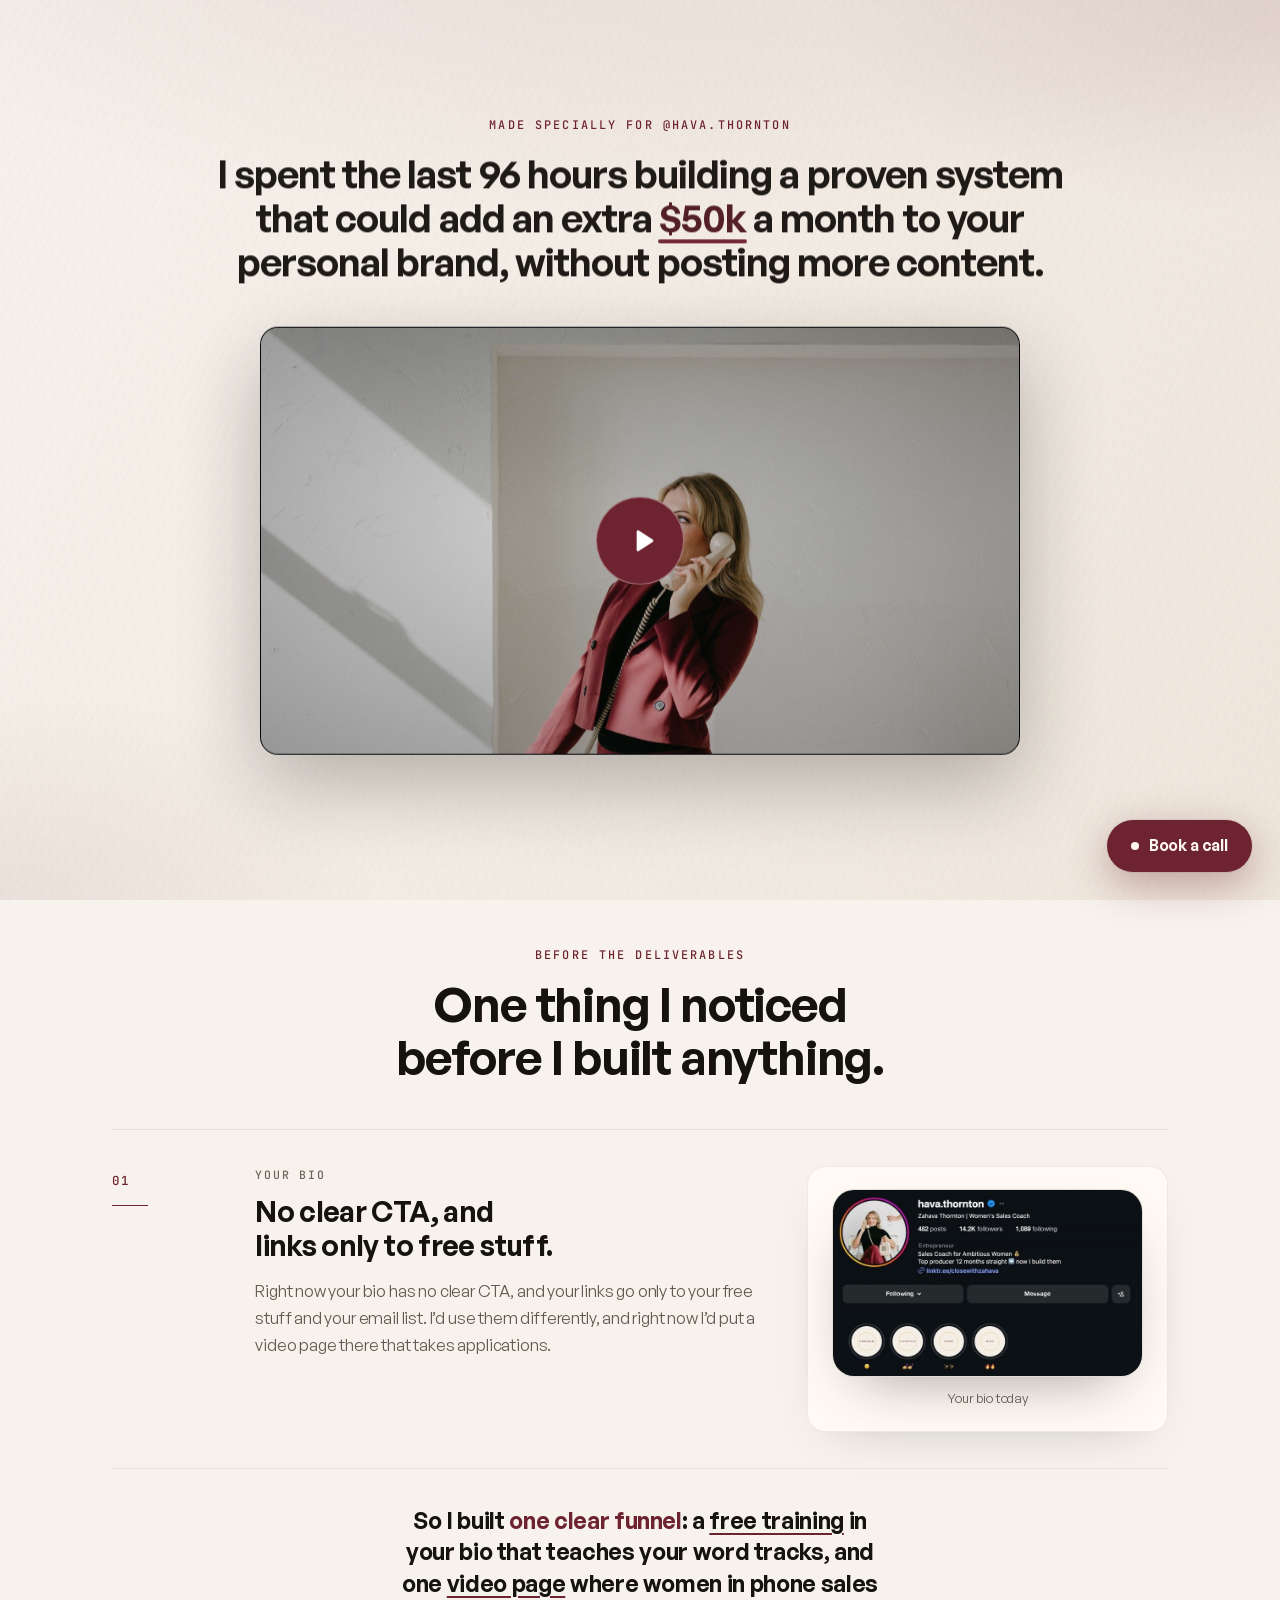
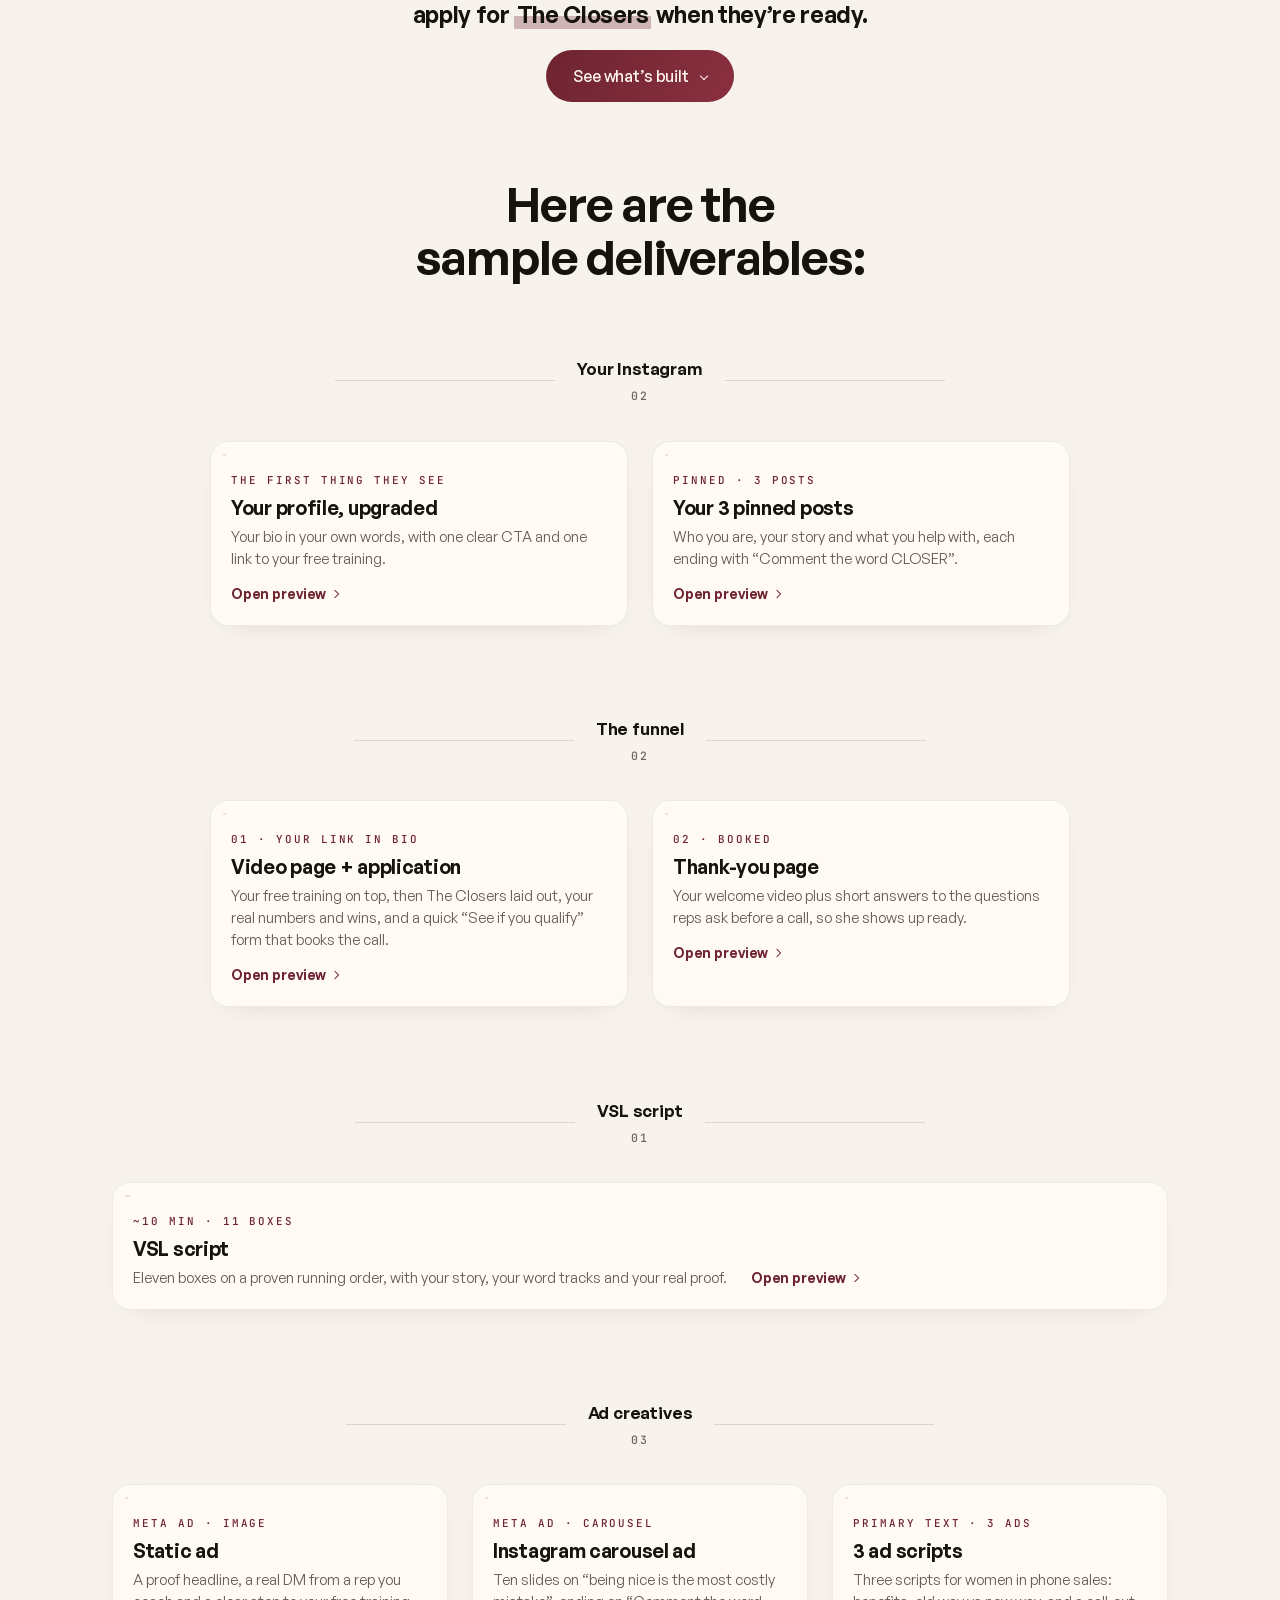
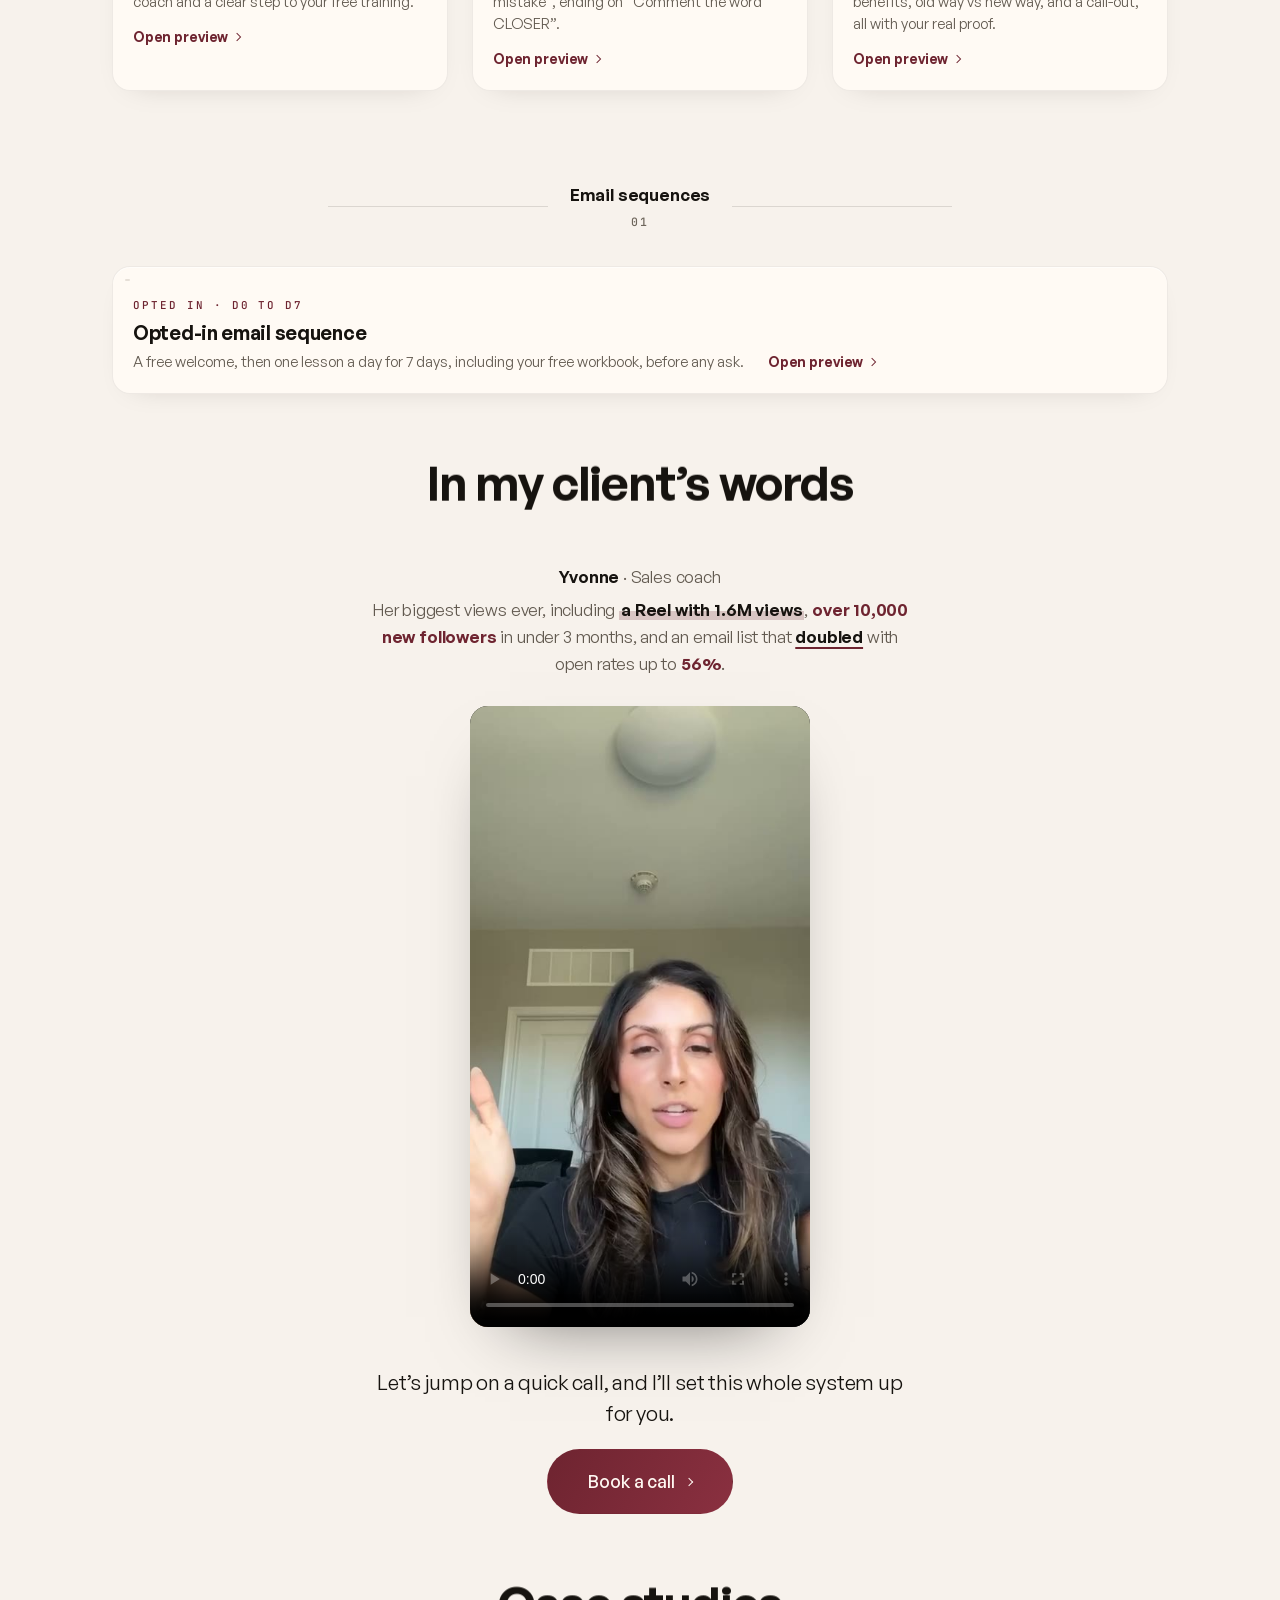
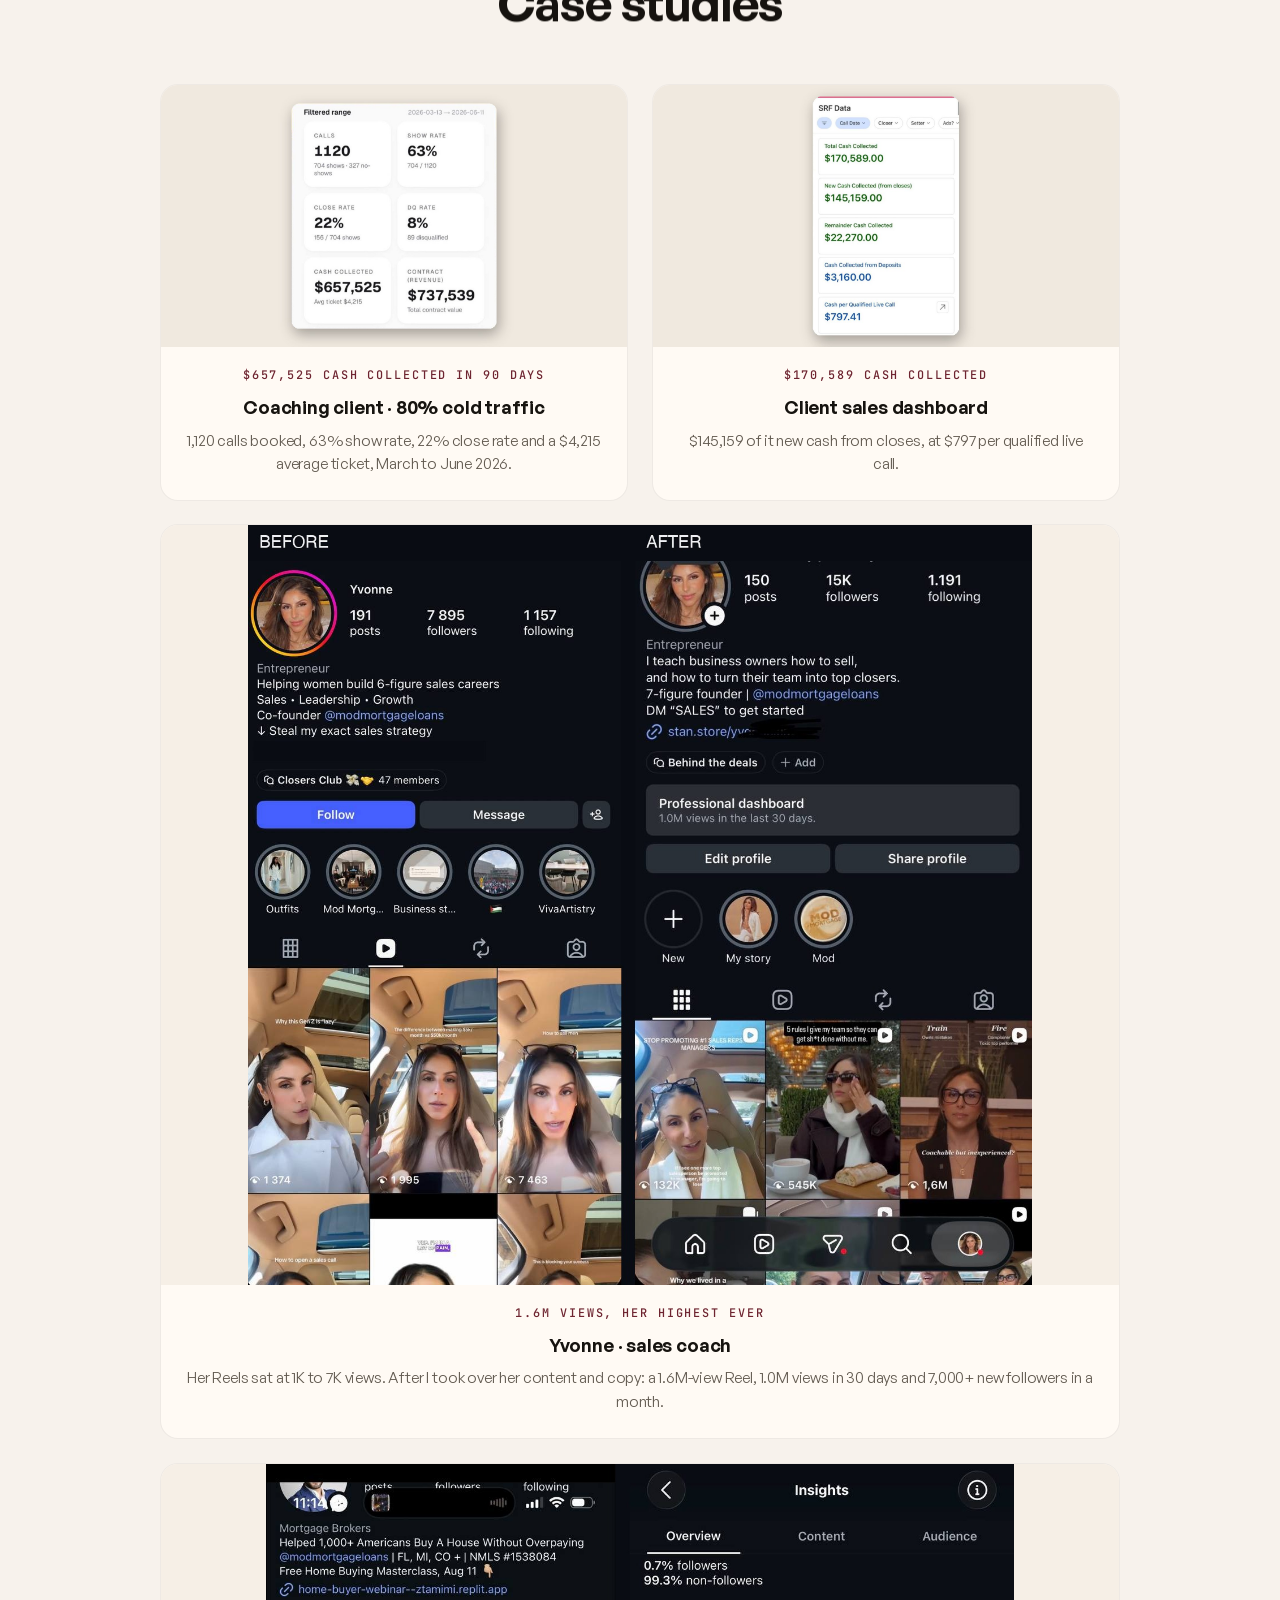
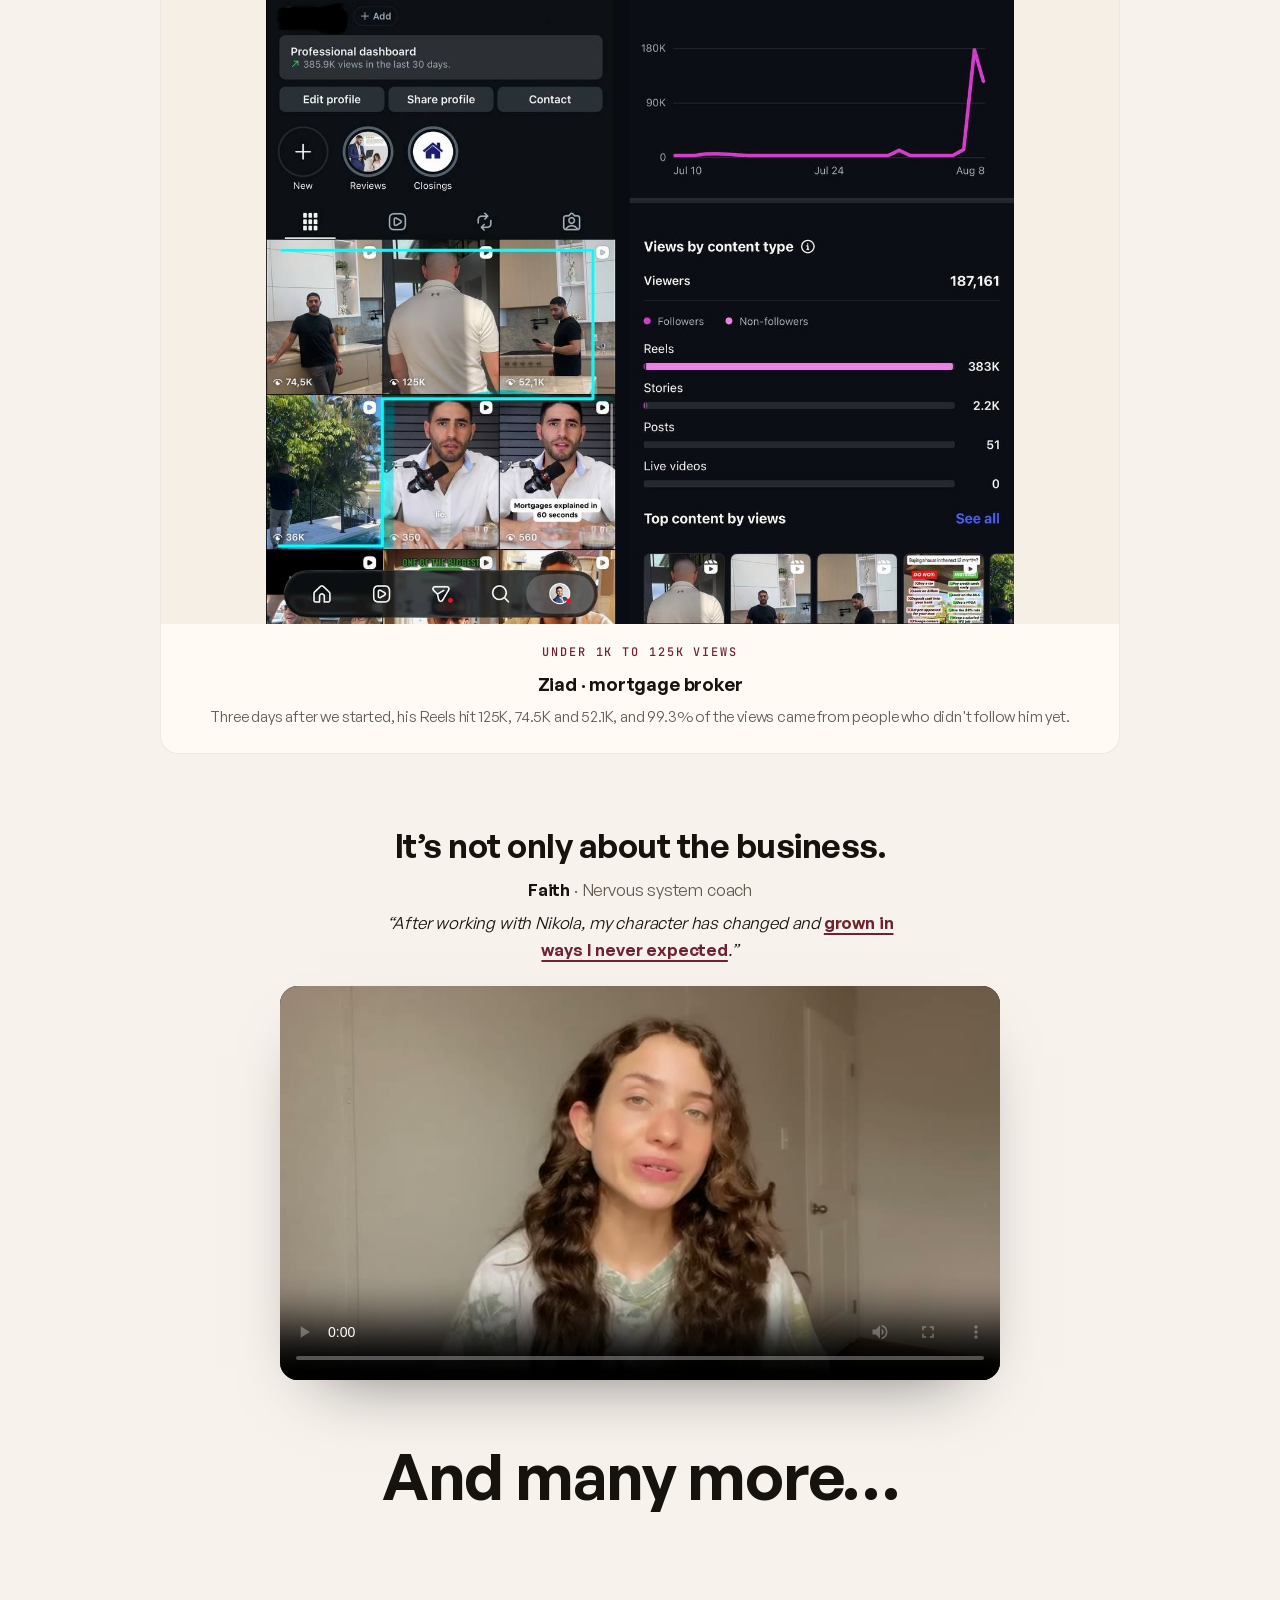
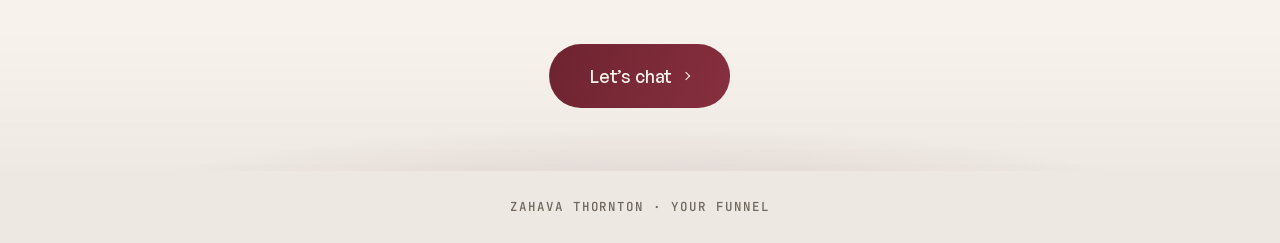
==== commit 86cdb646: "F-you money board with my face; YouTube thumbnail options" ====
--- a/index.html
+++ b/index.html
@@ -8,14 +8,14 @@
   <meta name="robots" content="noindex" />
   <meta property="og:title" content="Zahava, adding an extra $50k/mo to your personal brand" />
   <meta property="og:description" content="Zahava, adding an extra $50k/mo to your personal brand" />
-  <meta property="og:image" content="https://nikola424.github.io/for-zahava/og.jpg?v=3" />
+  <meta property="og:image" content="https://nikola424.github.io/for-zahava/og.jpg?v=4" />
   <meta property="og:image:width" content="1200" />
   <meta property="og:image:height" content="630" />
   <meta property="og:url" content="https://nikola424.github.io/for-zahava/" />
   <meta property="og:type" content="website" />
   <meta name="twitter:card" content="summary_large_image" />
   <meta name="twitter:title" content="Zahava, adding an extra $50k/mo to your personal brand" />
-  <meta name="twitter:image" content="https://nikola424.github.io/for-zahava/og.jpg?v=3" />
+  <meta name="twitter:image" content="https://nikola424.github.io/for-zahava/og.jpg?v=4" />
   <!-- Generated per build from the PROSPECT'S logo: node scripts/make_favicon.js {folder} -->
   <link rel="icon" href="assets/img/favicon.png" type="image/png" />
   <link rel="apple-touch-icon" href="assets/img/apple-touch-icon.png" />
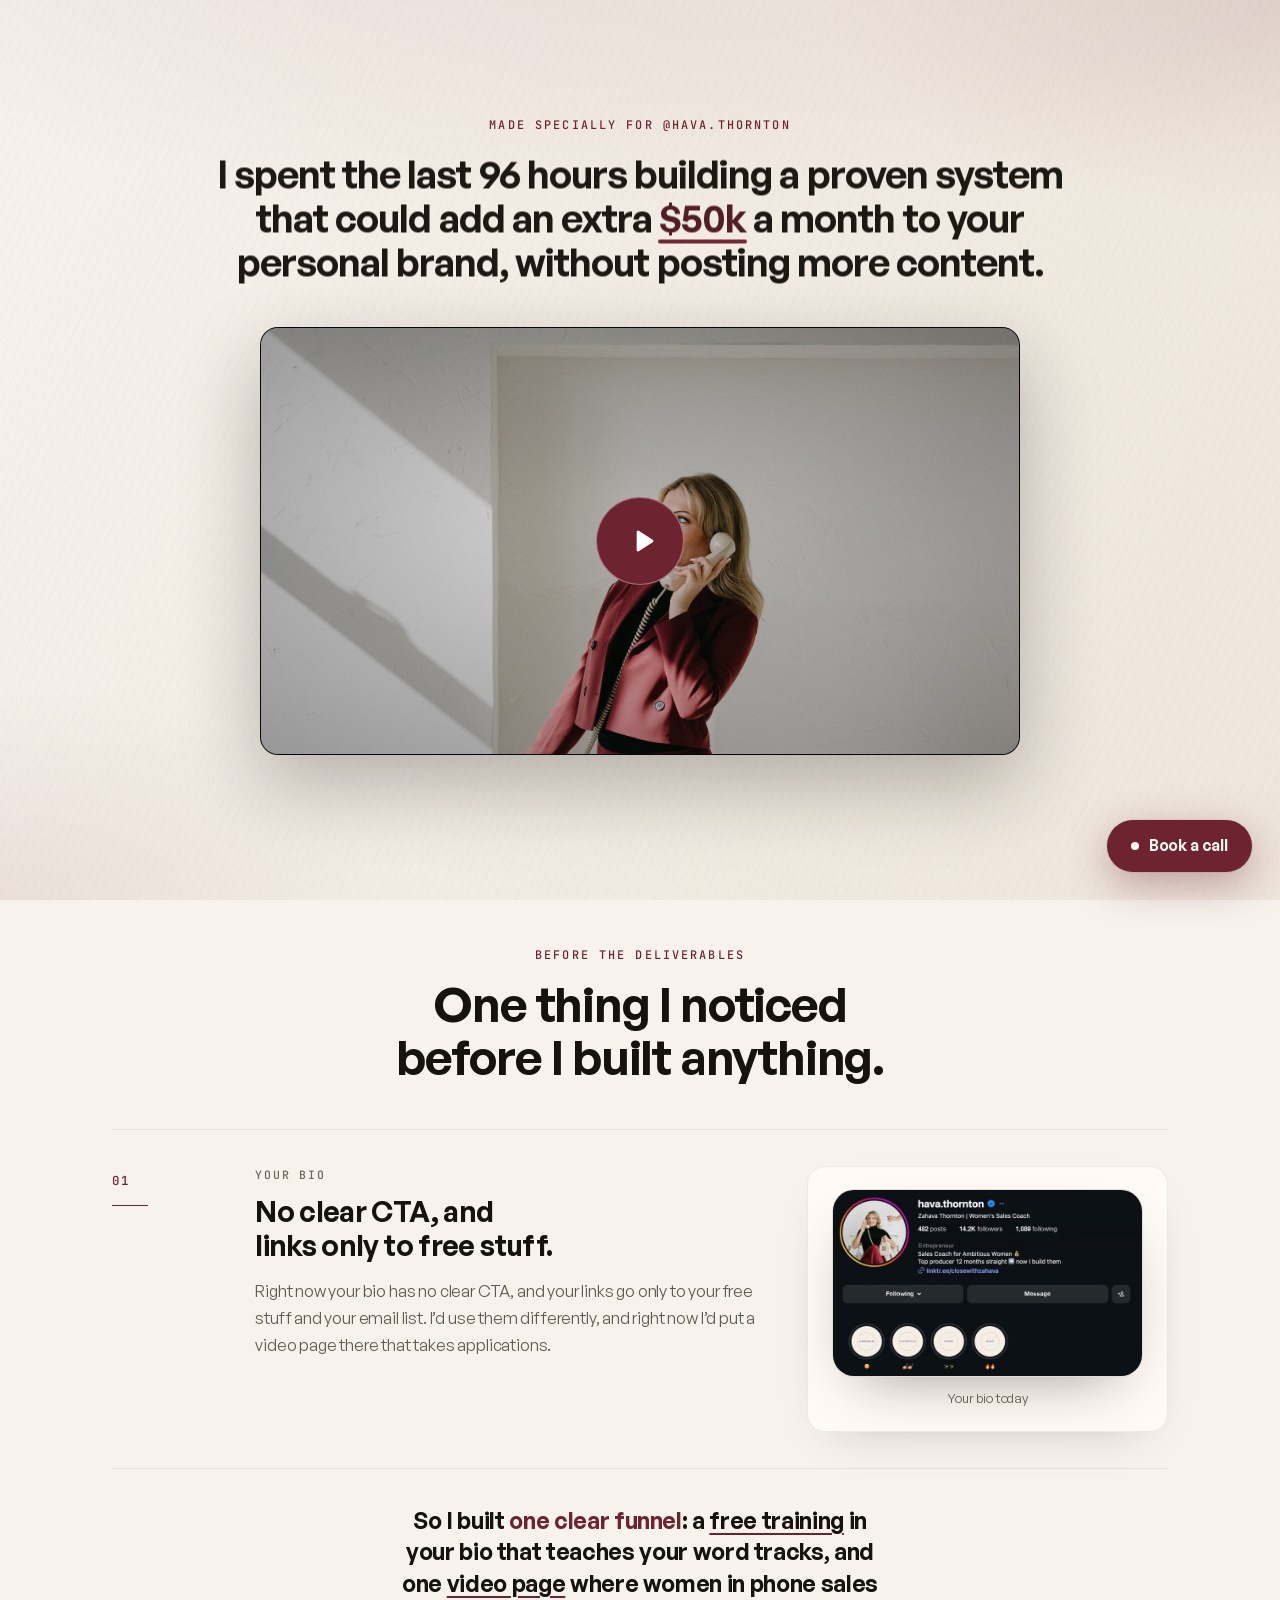
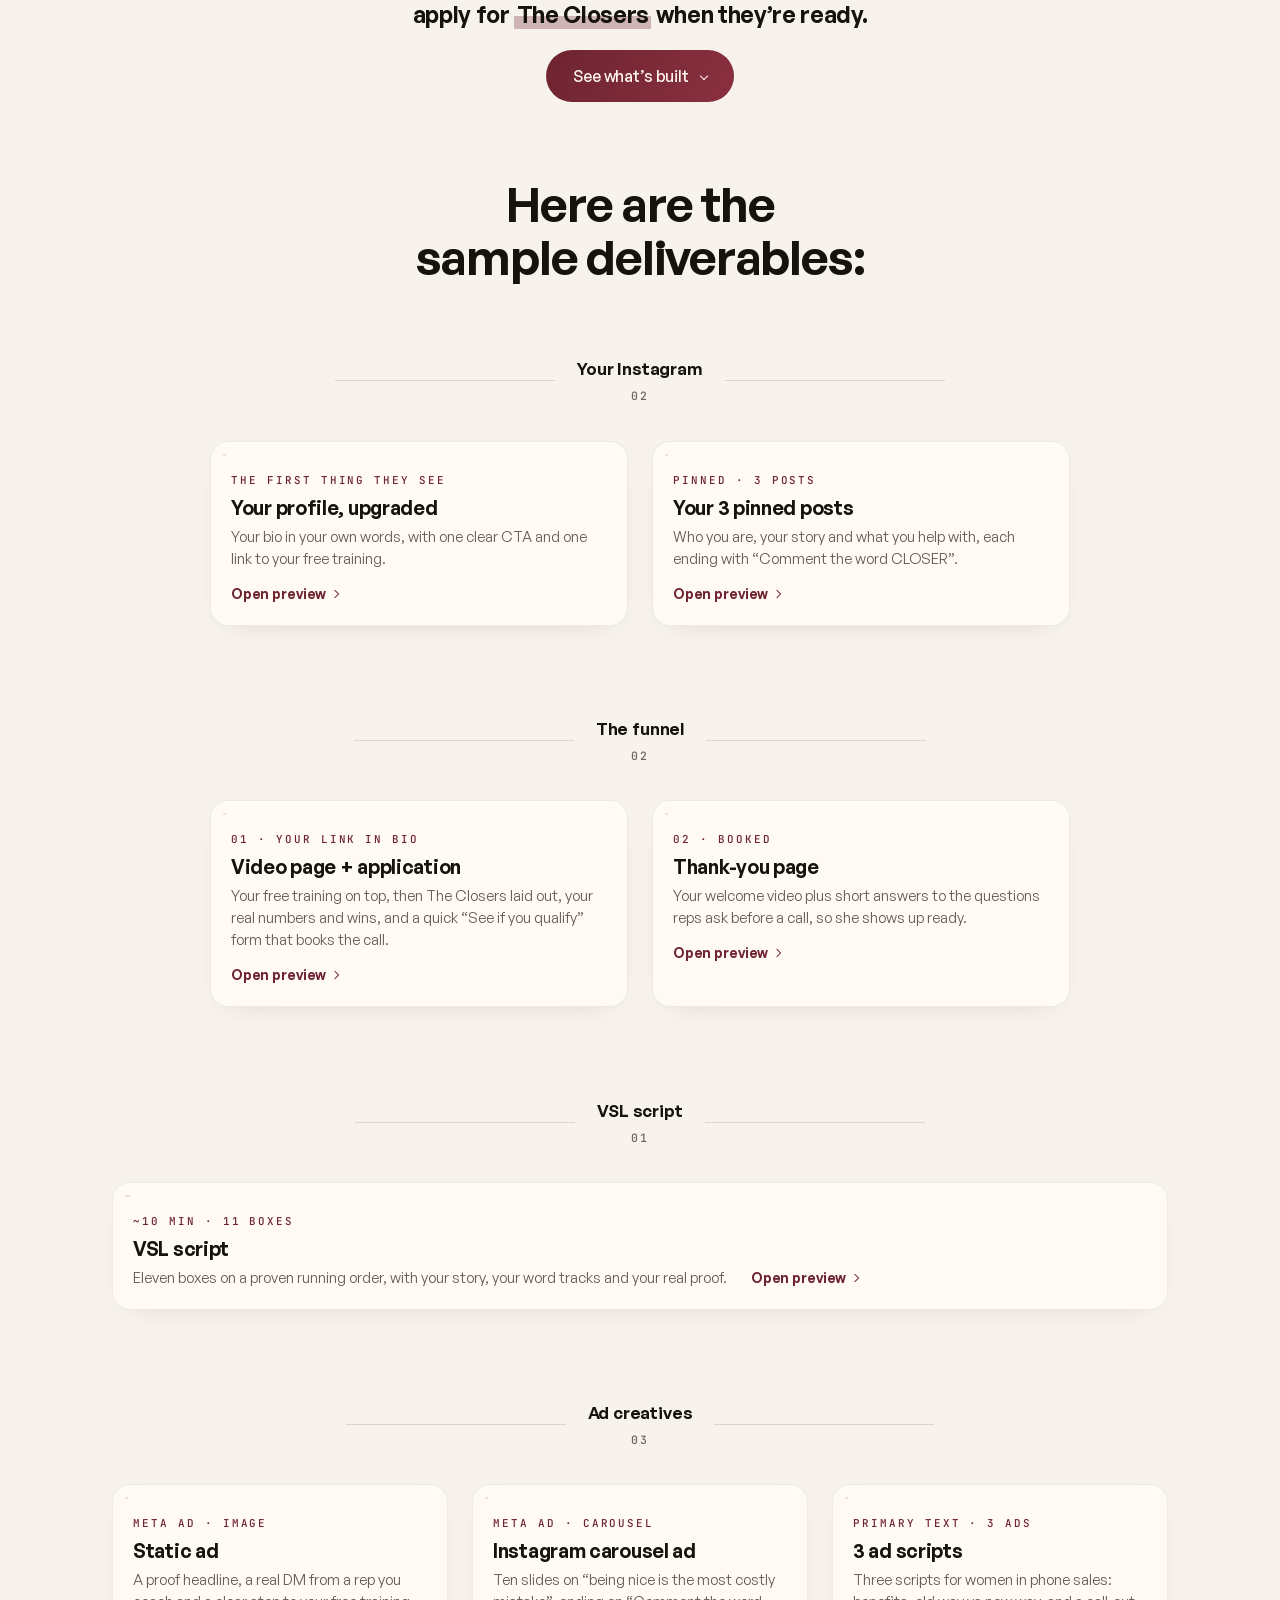
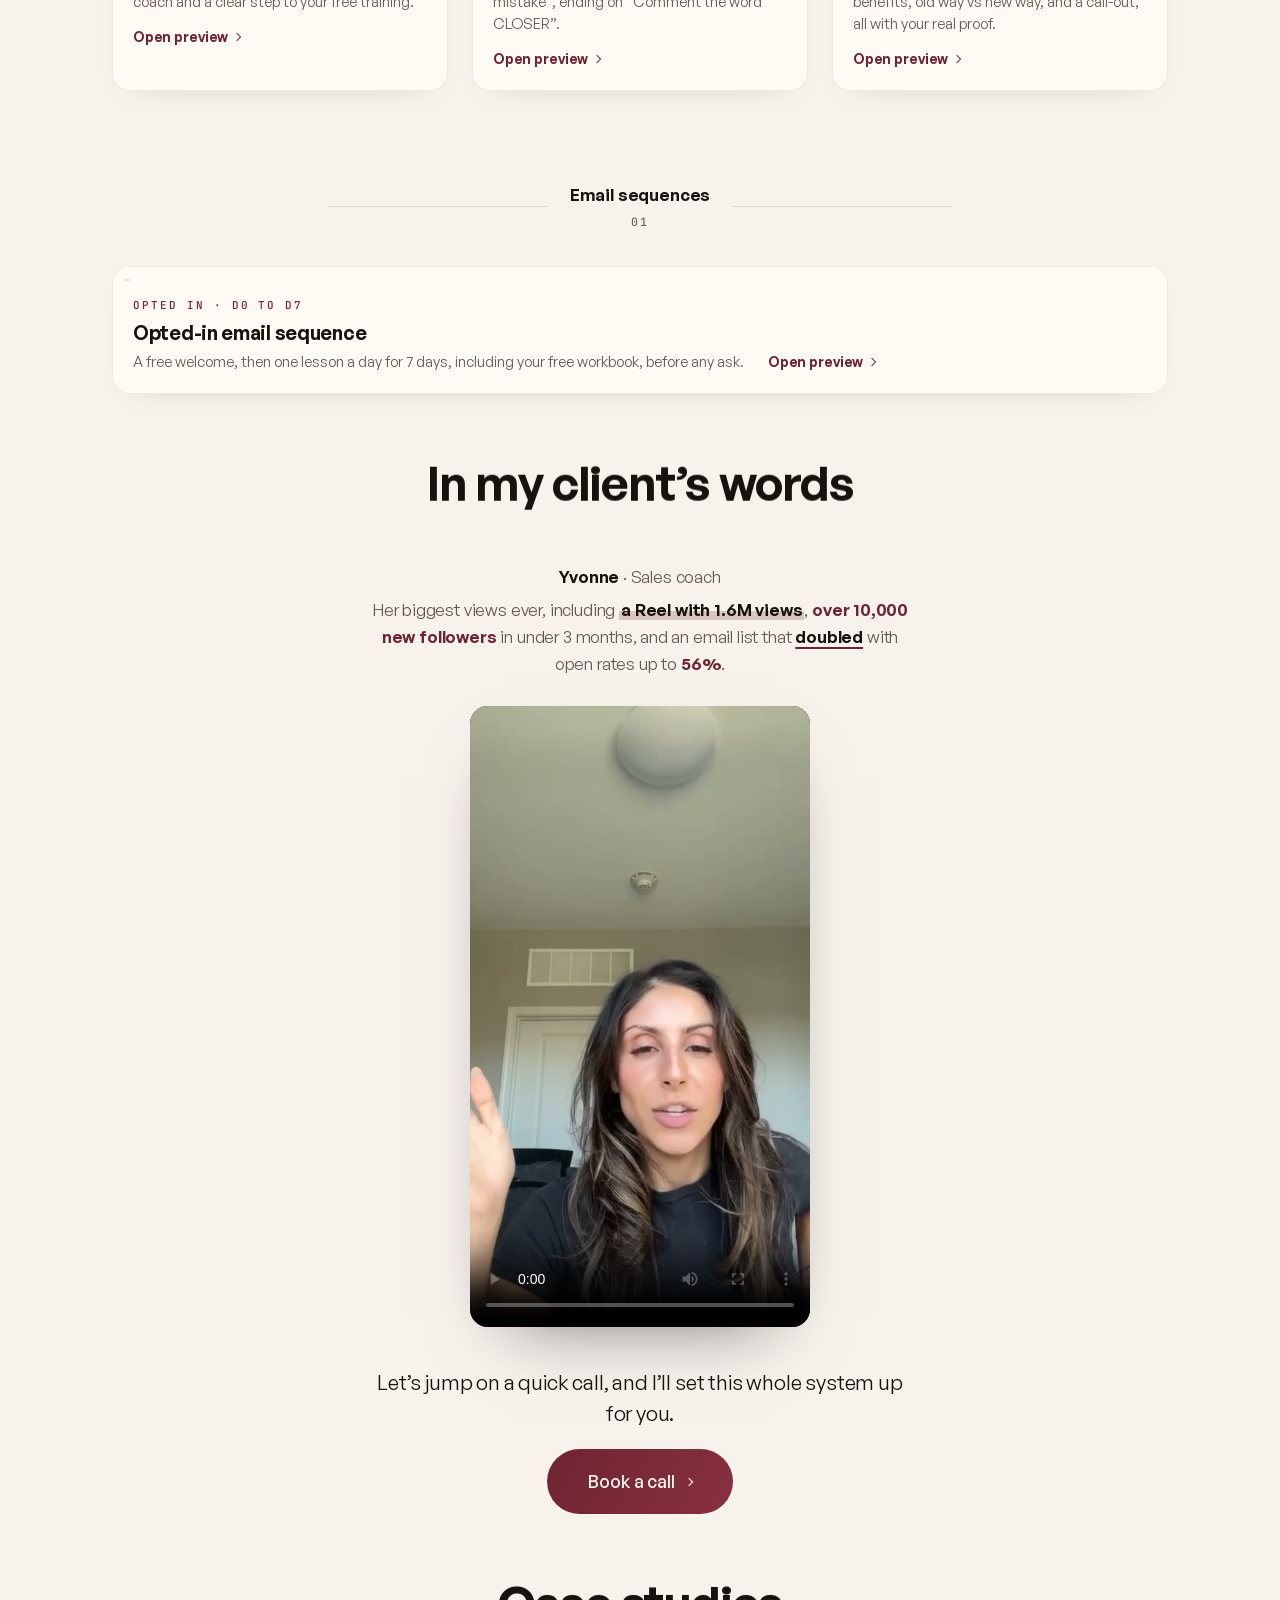
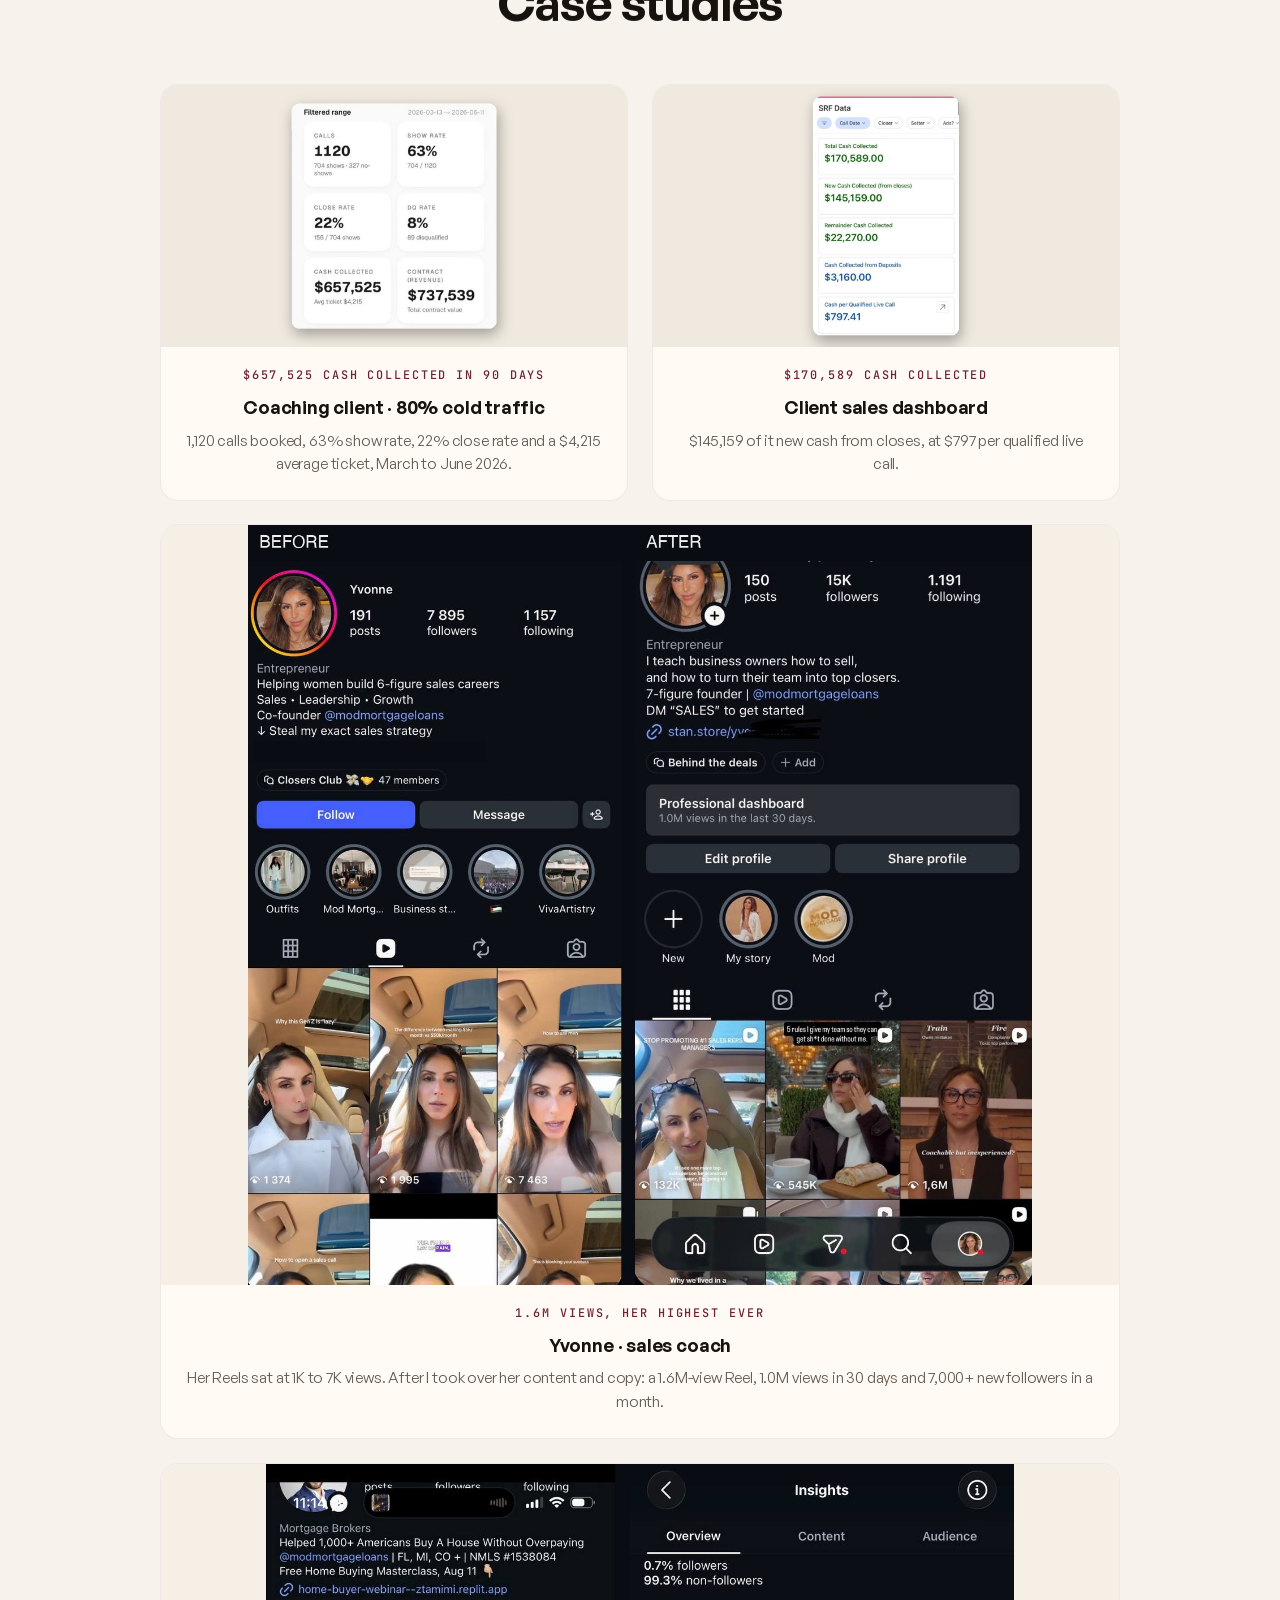
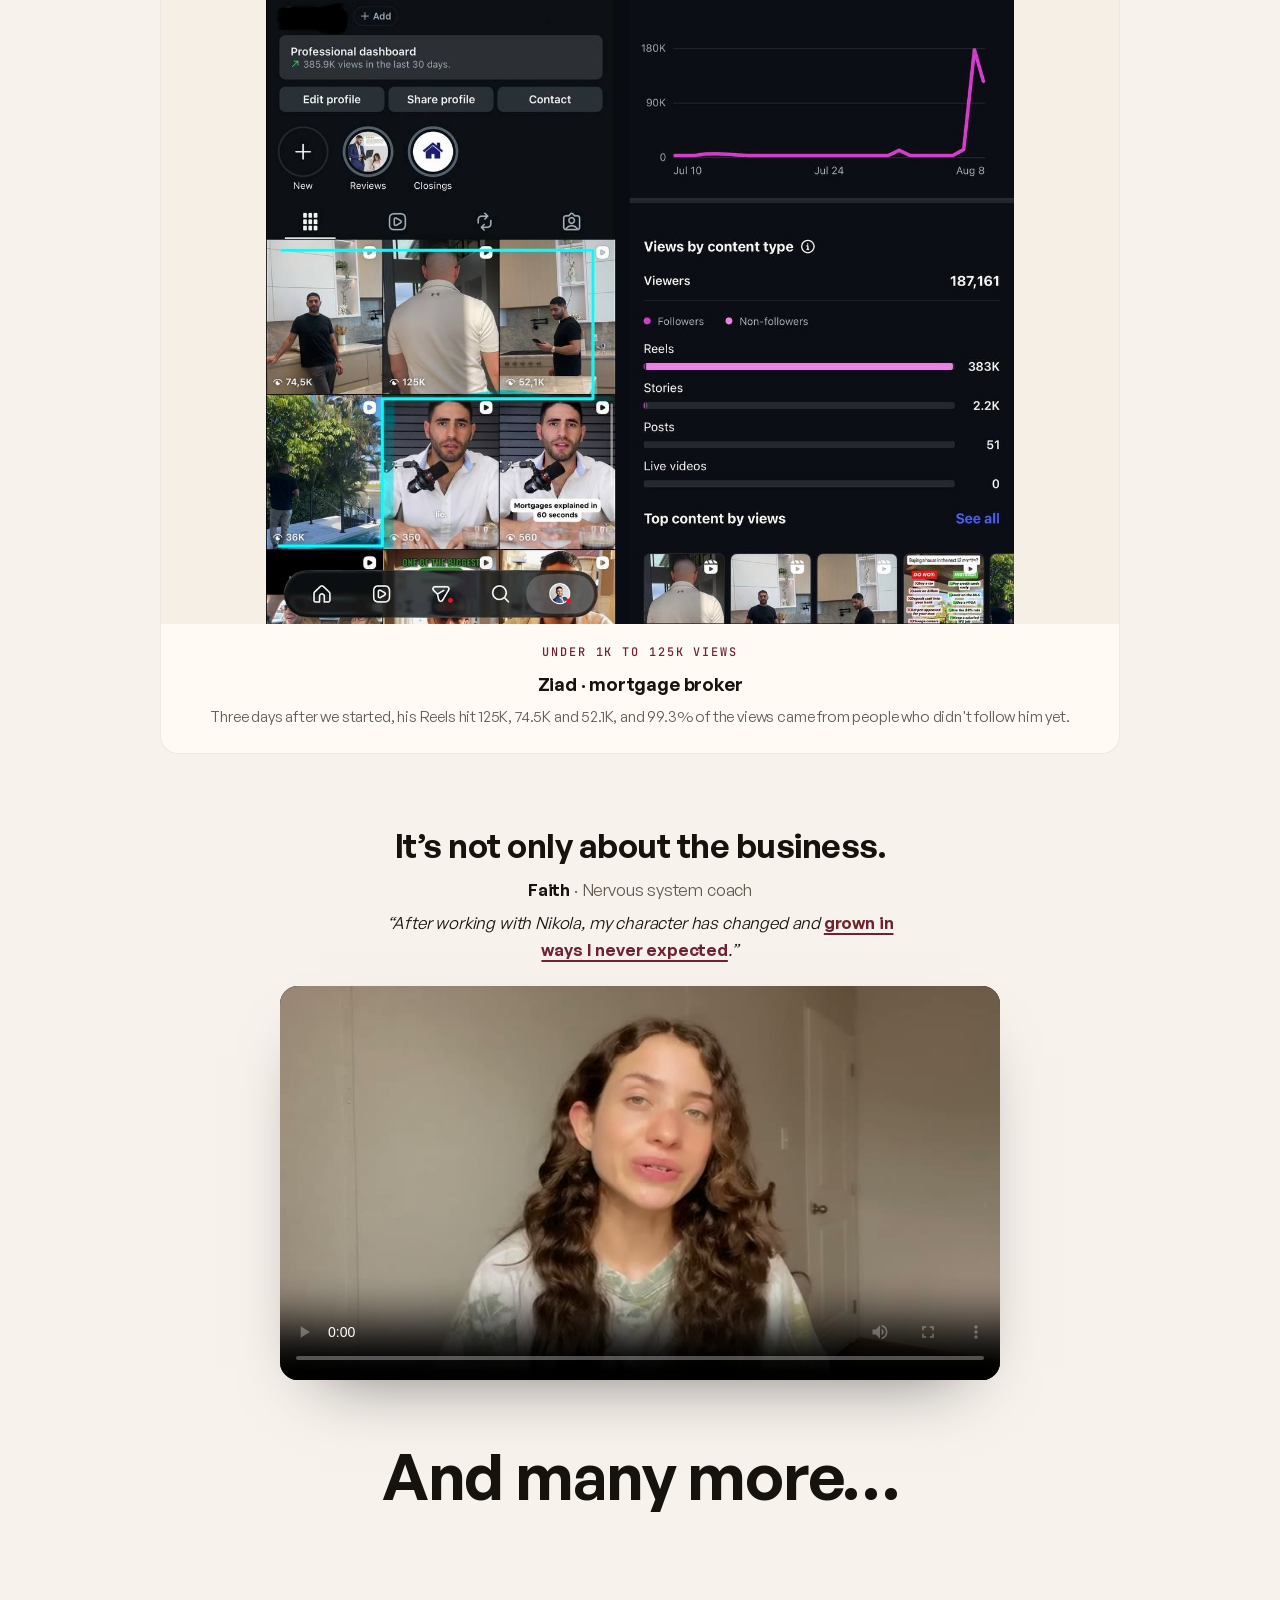
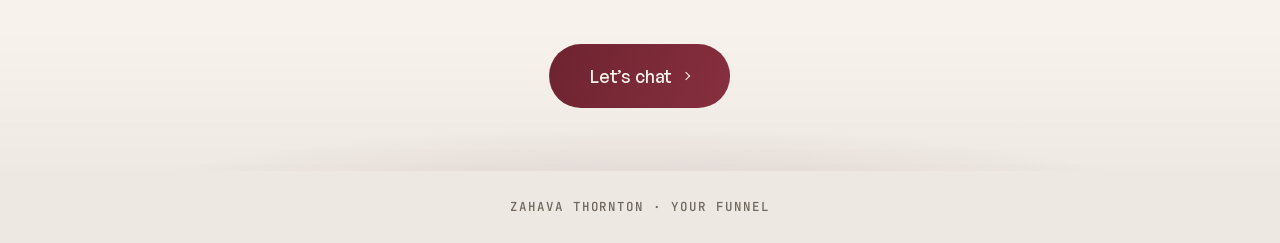
==== commit 58ac7523: "Preview: This will change everything, smaller face" ====
--- a/index.html
+++ b/index.html
@@ -8,14 +8,14 @@
   <meta name="robots" content="noindex" />
   <meta property="og:title" content="Zahava, adding an extra $50k/mo to your personal brand" />
   <meta property="og:description" content="Zahava, adding an extra $50k/mo to your personal brand" />
-  <meta property="og:image" content="https://nikola424.github.io/for-zahava/og.jpg?v=4" />
+  <meta property="og:image" content="https://nikola424.github.io/for-zahava/og.jpg?v=5" />
   <meta property="og:image:width" content="1200" />
   <meta property="og:image:height" content="630" />
   <meta property="og:url" content="https://nikola424.github.io/for-zahava/" />
   <meta property="og:type" content="website" />
   <meta name="twitter:card" content="summary_large_image" />
   <meta name="twitter:title" content="Zahava, adding an extra $50k/mo to your personal brand" />
-  <meta name="twitter:image" content="https://nikola424.github.io/for-zahava/og.jpg?v=4" />
+  <meta name="twitter:image" content="https://nikola424.github.io/for-zahava/og.jpg?v=5" />
   <!-- Generated per build from the PROSPECT'S logo: node scripts/make_favicon.js {folder} -->
   <link rel="icon" href="assets/img/favicon.png" type="image/png" />
   <link rel="apple-touch-icon" href="assets/img/apple-touch-icon.png" />
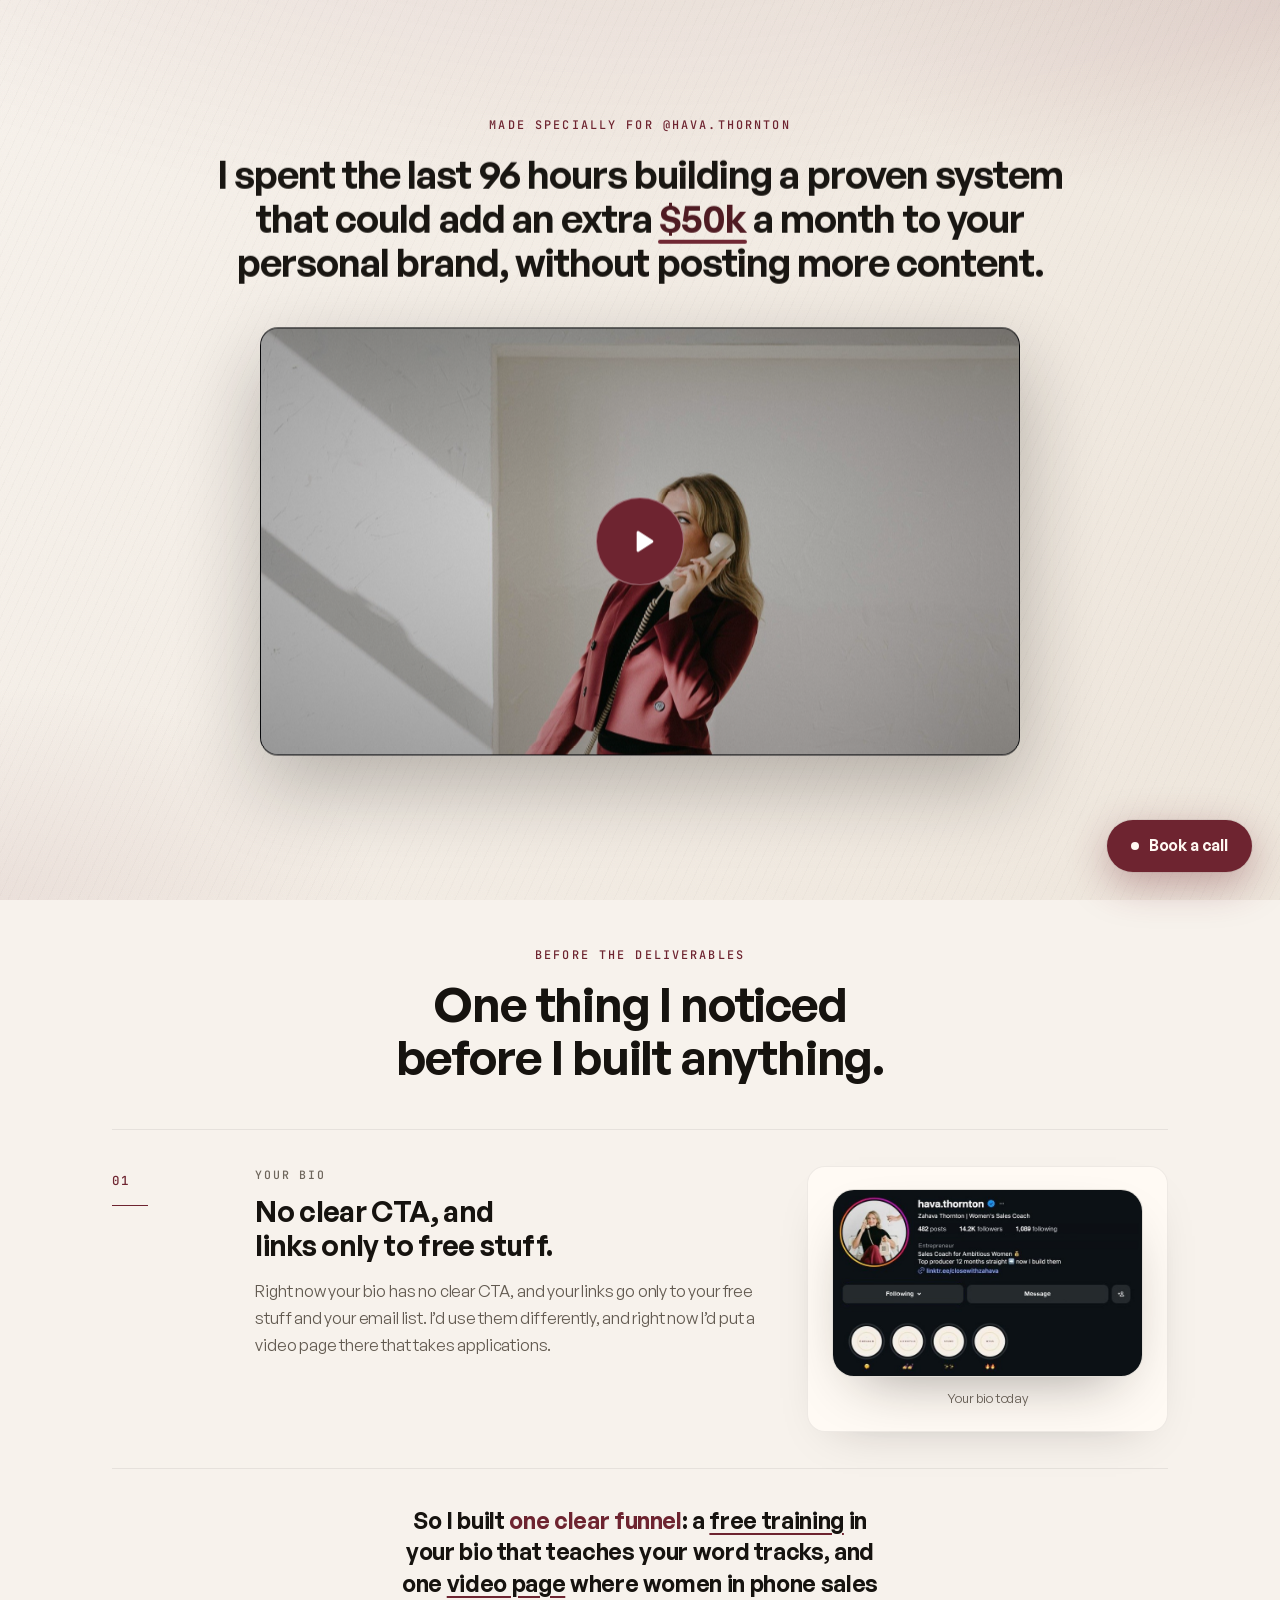
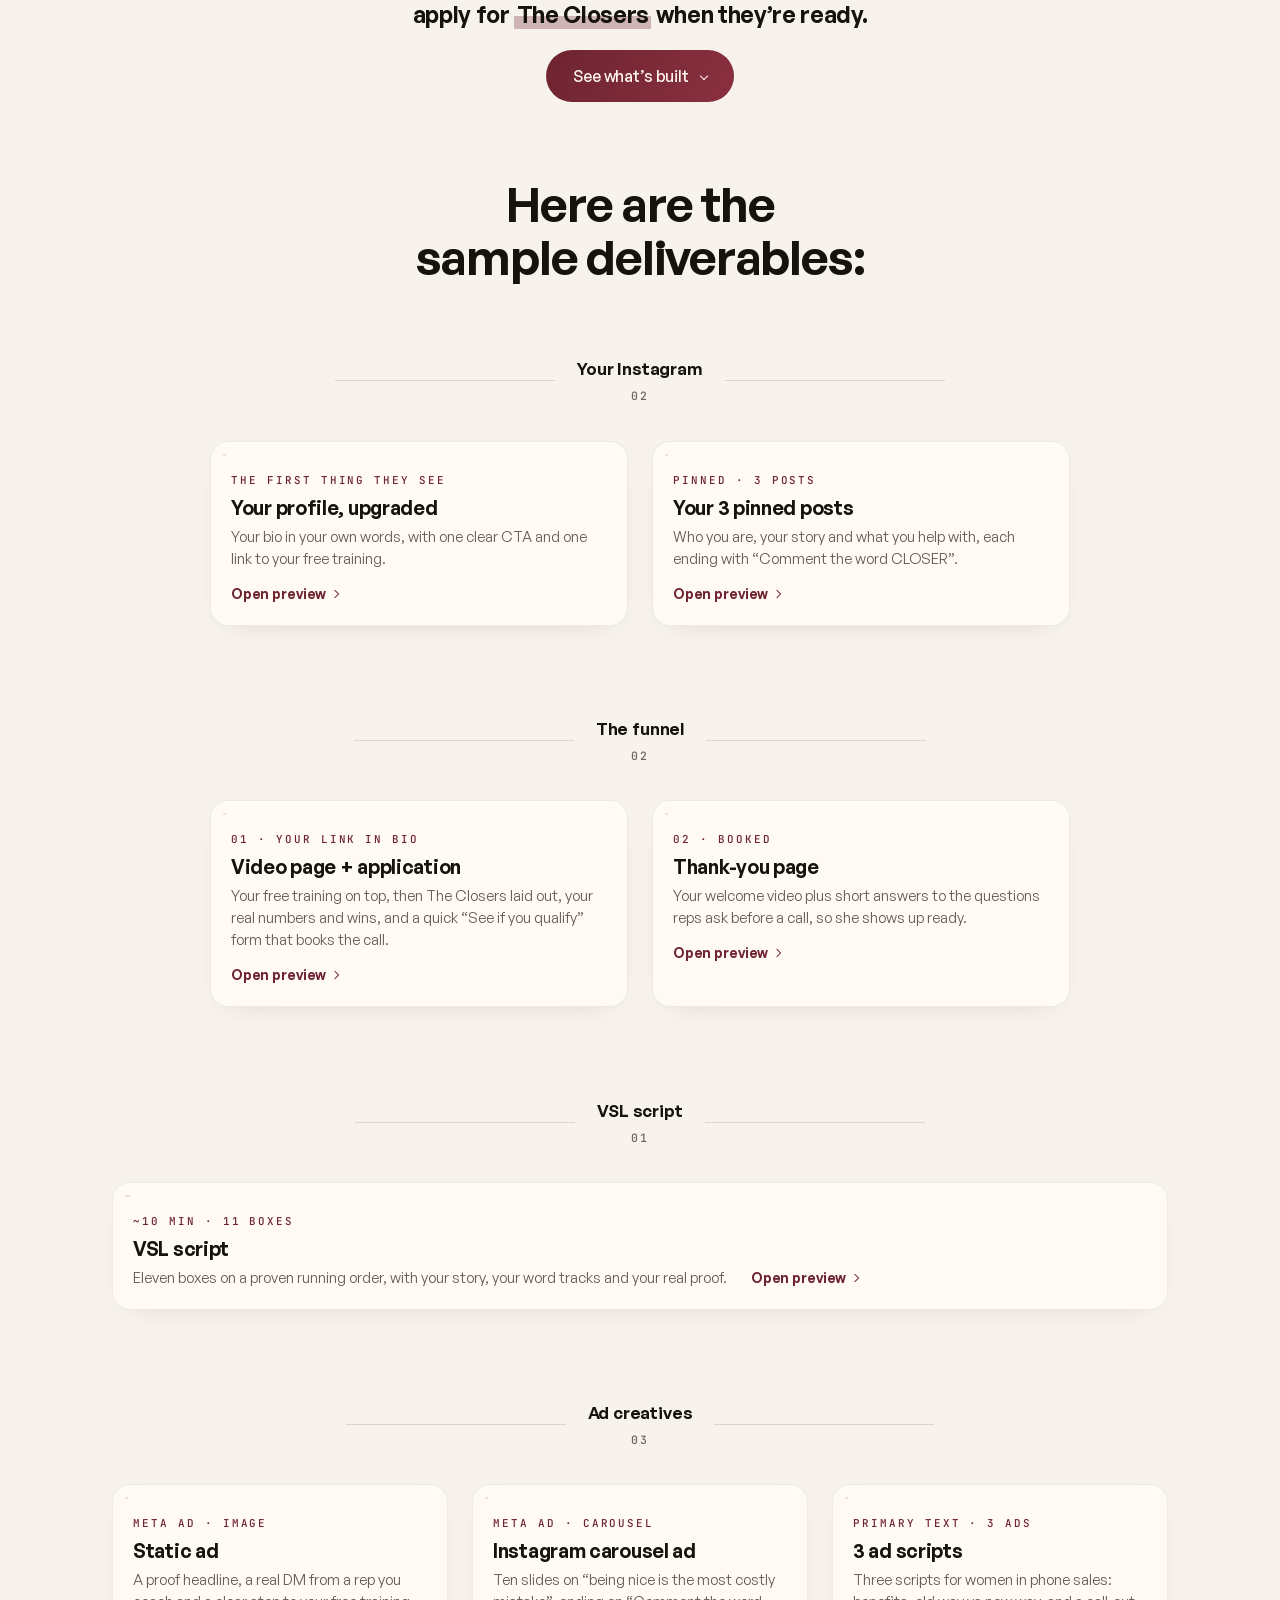
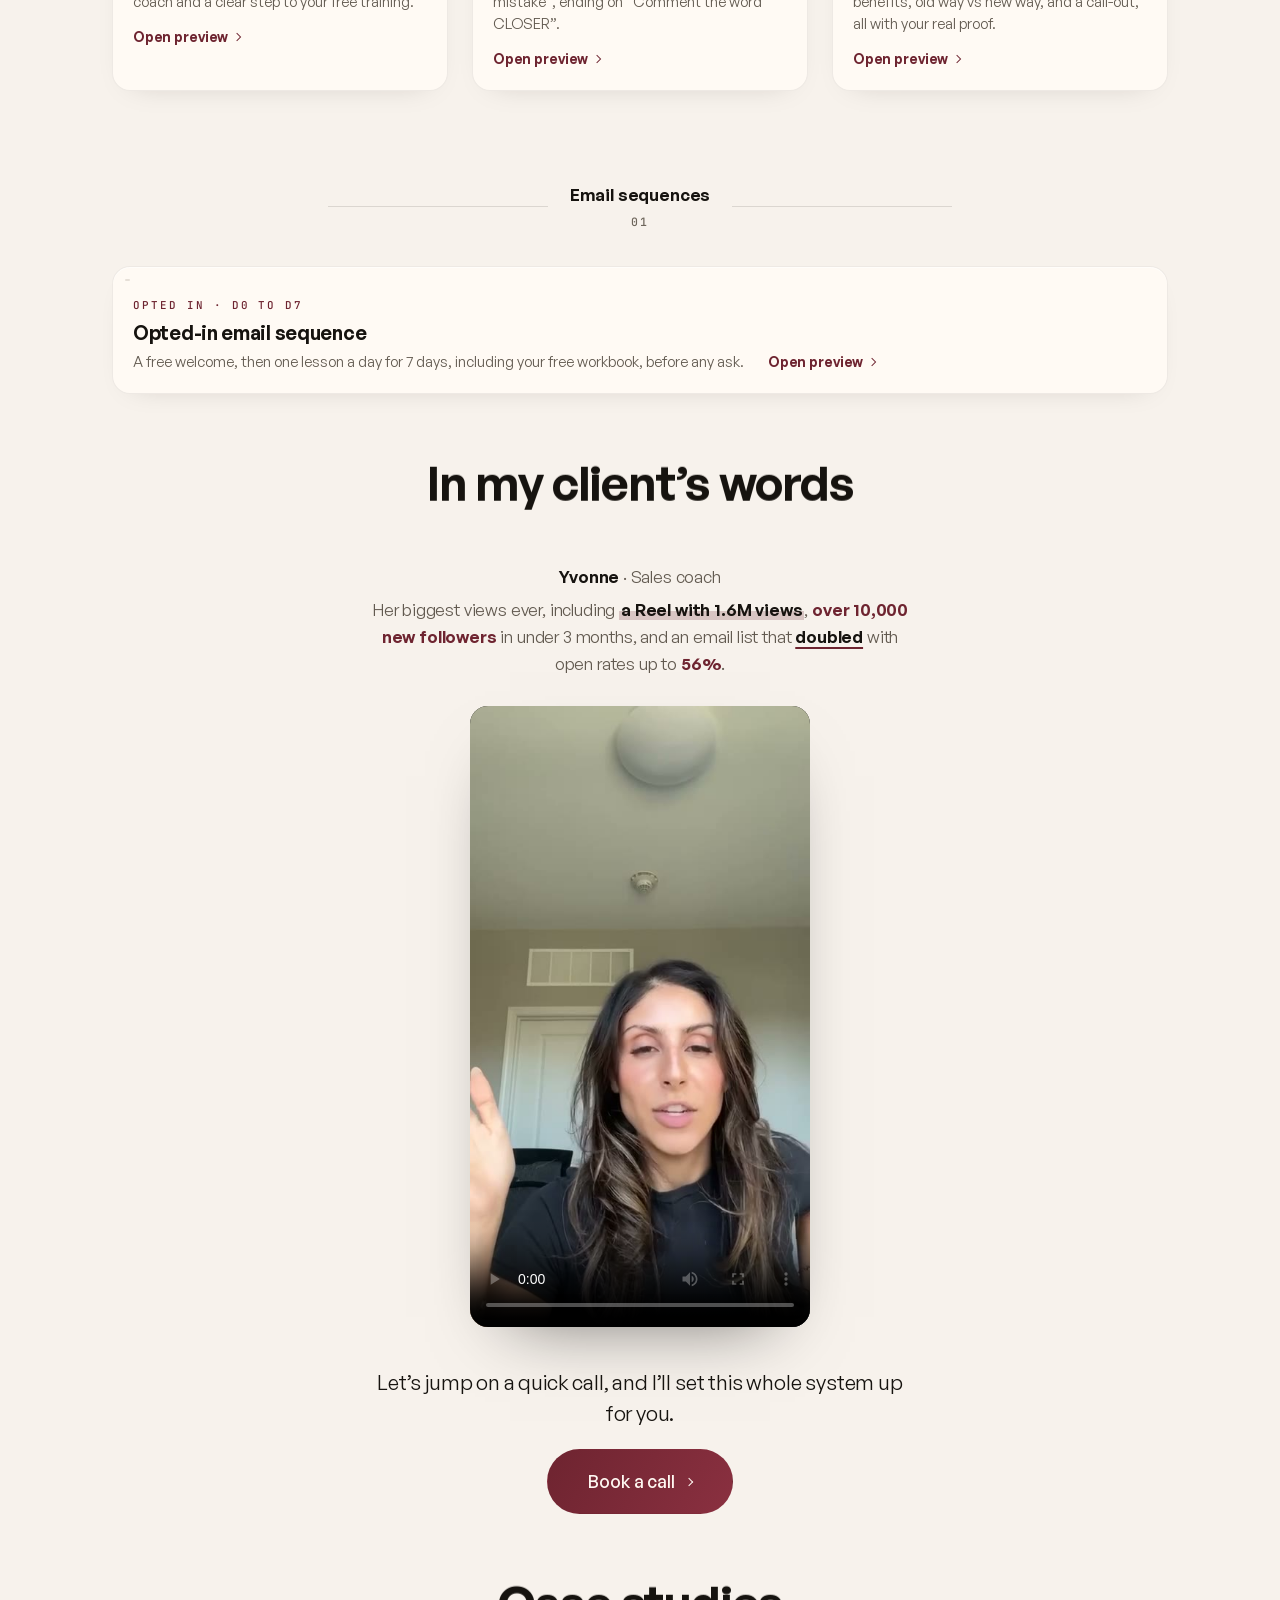
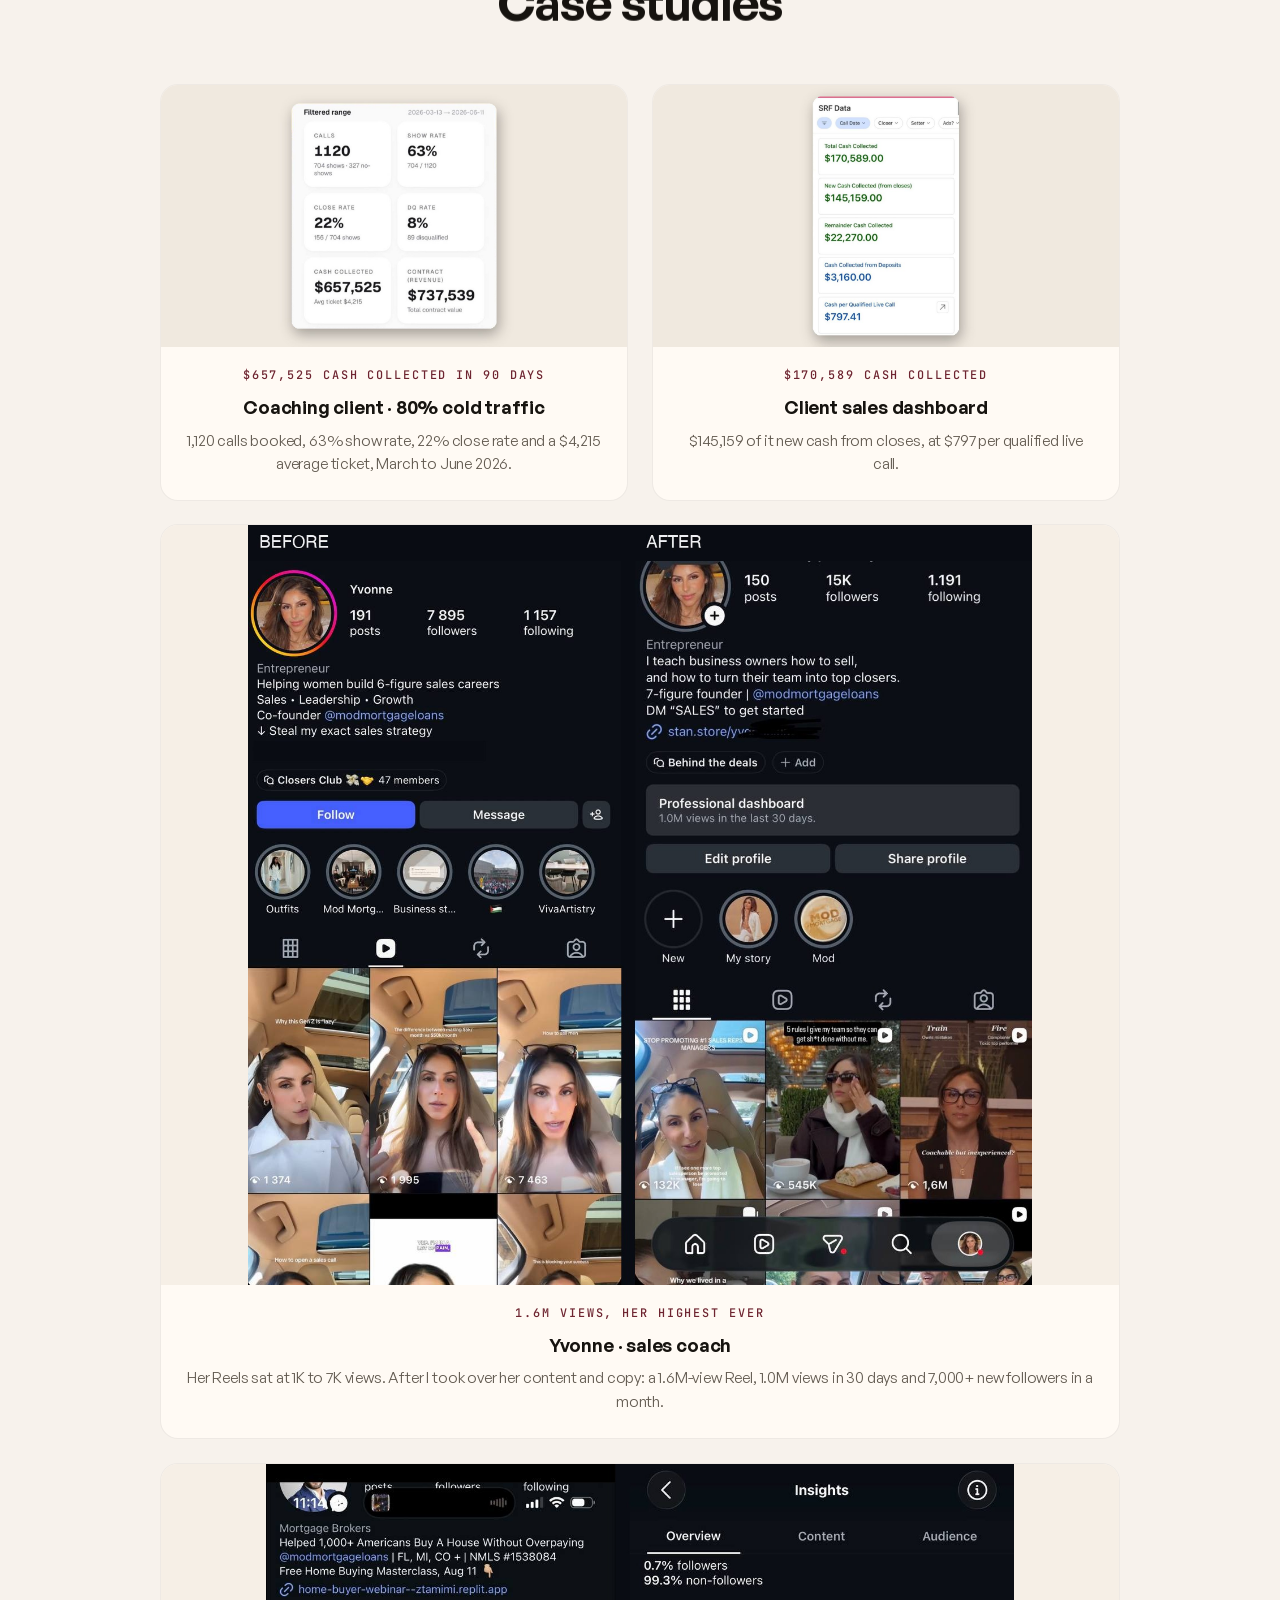
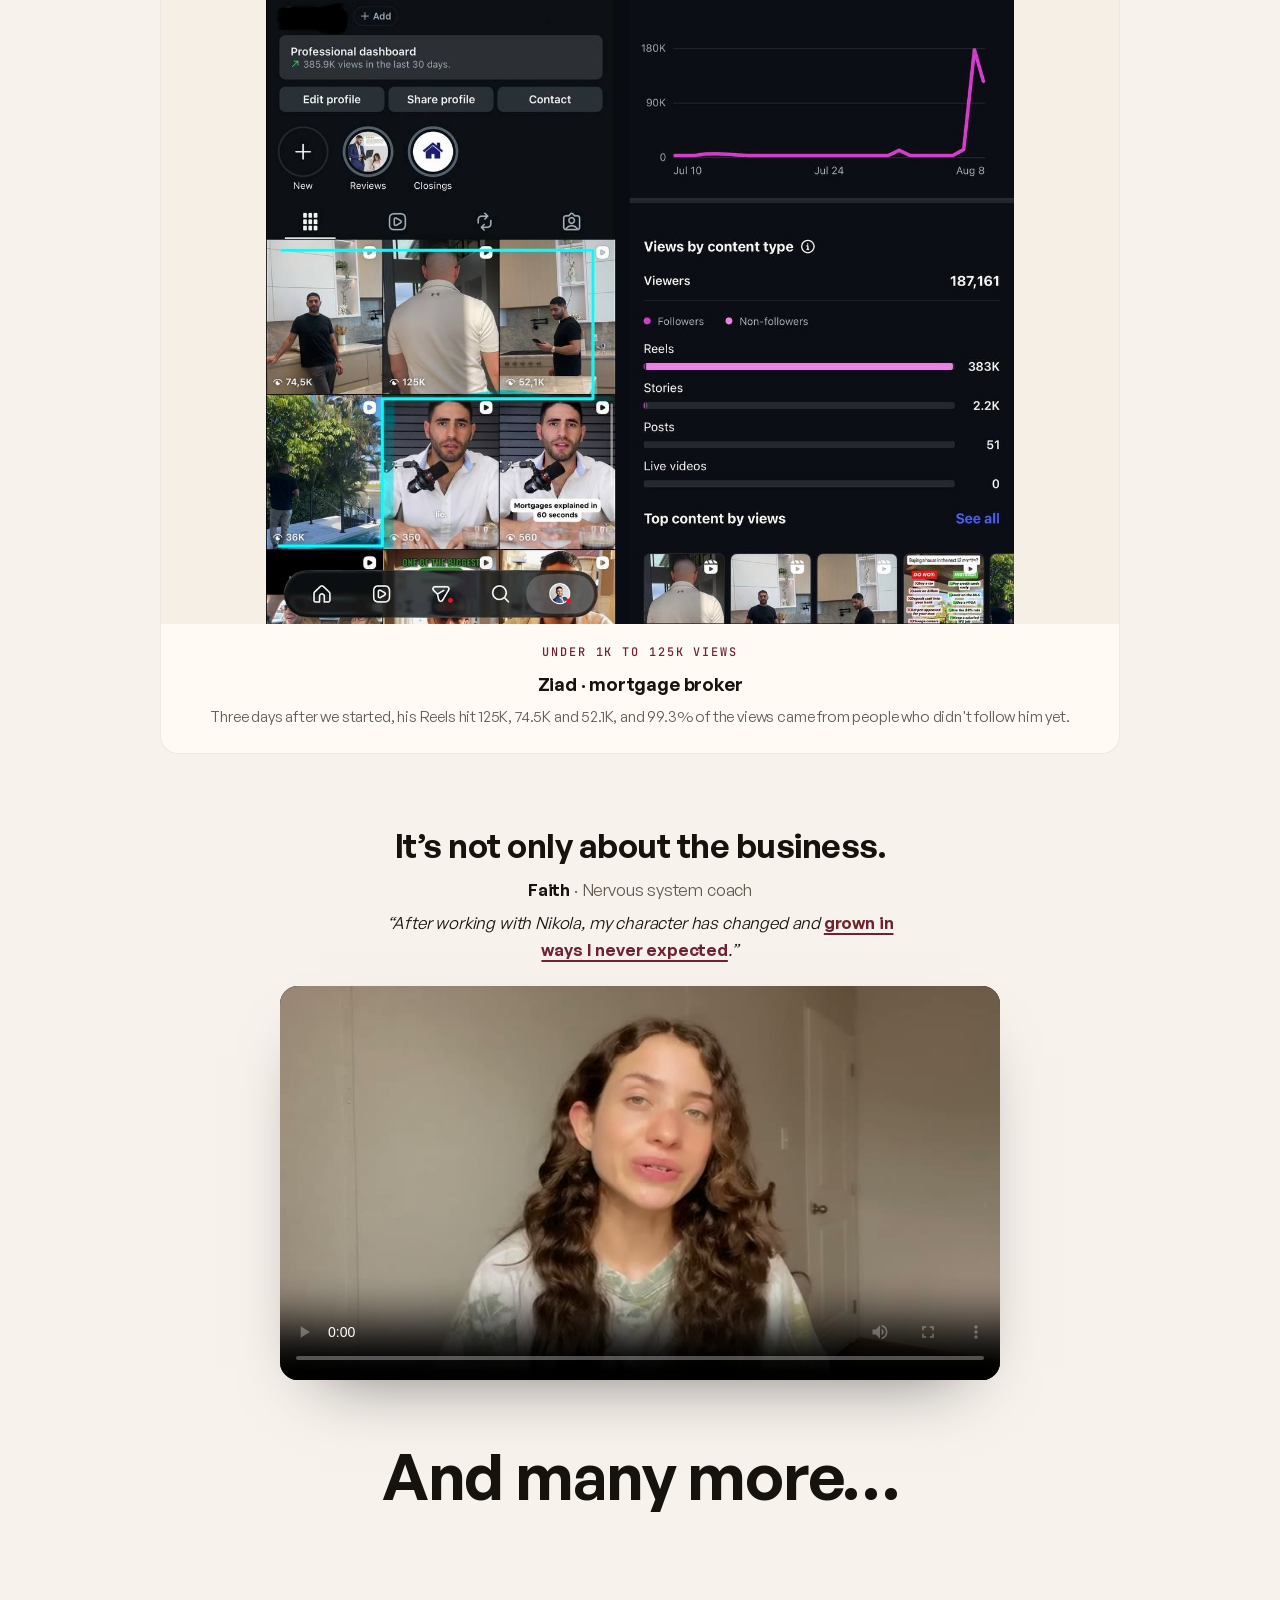
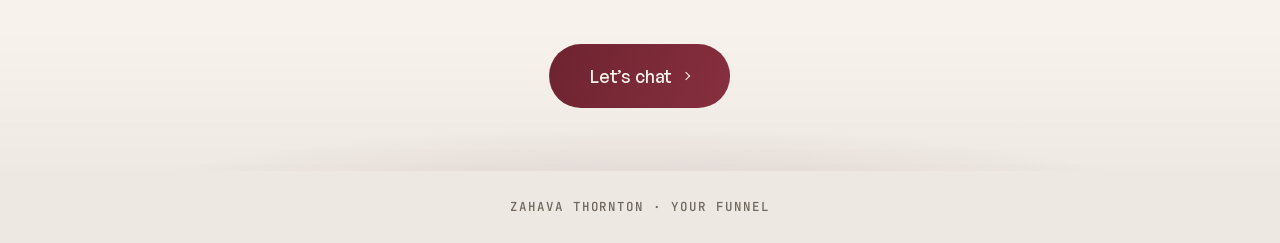
==== commit 8eac089b: "Bigger Anton headline; Gaby talking-head thumbnails" ====
--- a/index.html
+++ b/index.html
@@ -8,14 +8,14 @@
   <meta name="robots" content="noindex" />
   <meta property="og:title" content="Zahava, adding an extra $50k/mo to your personal brand" />
   <meta property="og:description" content="Zahava, adding an extra $50k/mo to your personal brand" />
-  <meta property="og:image" content="https://nikola424.github.io/for-zahava/og.jpg?v=5" />
+  <meta property="og:image" content="https://nikola424.github.io/for-zahava/og.jpg?v=6" />
   <meta property="og:image:width" content="1200" />
   <meta property="og:image:height" content="630" />
   <meta property="og:url" content="https://nikola424.github.io/for-zahava/" />
   <meta property="og:type" content="website" />
   <meta name="twitter:card" content="summary_large_image" />
   <meta name="twitter:title" content="Zahava, adding an extra $50k/mo to your personal brand" />
-  <meta name="twitter:image" content="https://nikola424.github.io/for-zahava/og.jpg?v=5" />
+  <meta name="twitter:image" content="https://nikola424.github.io/for-zahava/og.jpg?v=6" />
   <!-- Generated per build from the PROSPECT'S logo: node scripts/make_favicon.js {folder} -->
   <link rel="icon" href="assets/img/favicon.png" type="image/png" />
   <link rel="apple-touch-icon" href="assets/img/apple-touch-icon.png" />
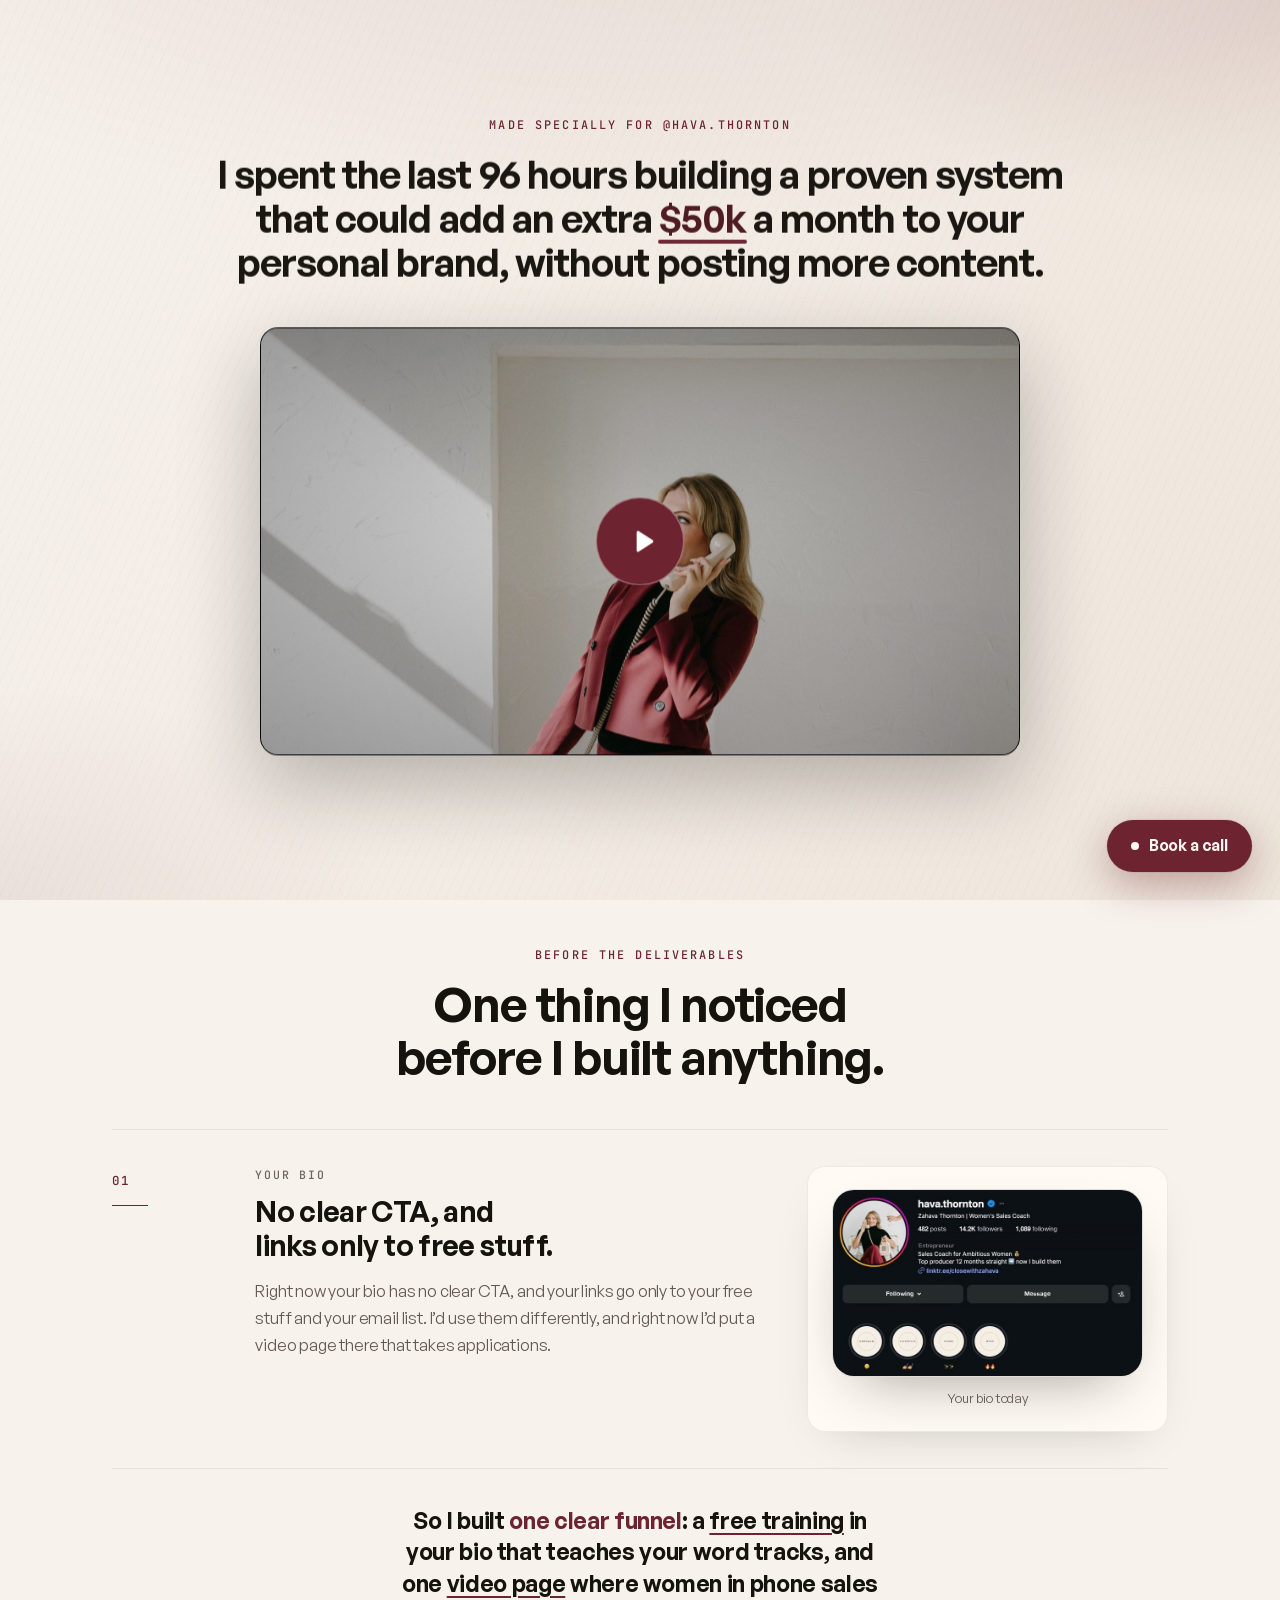
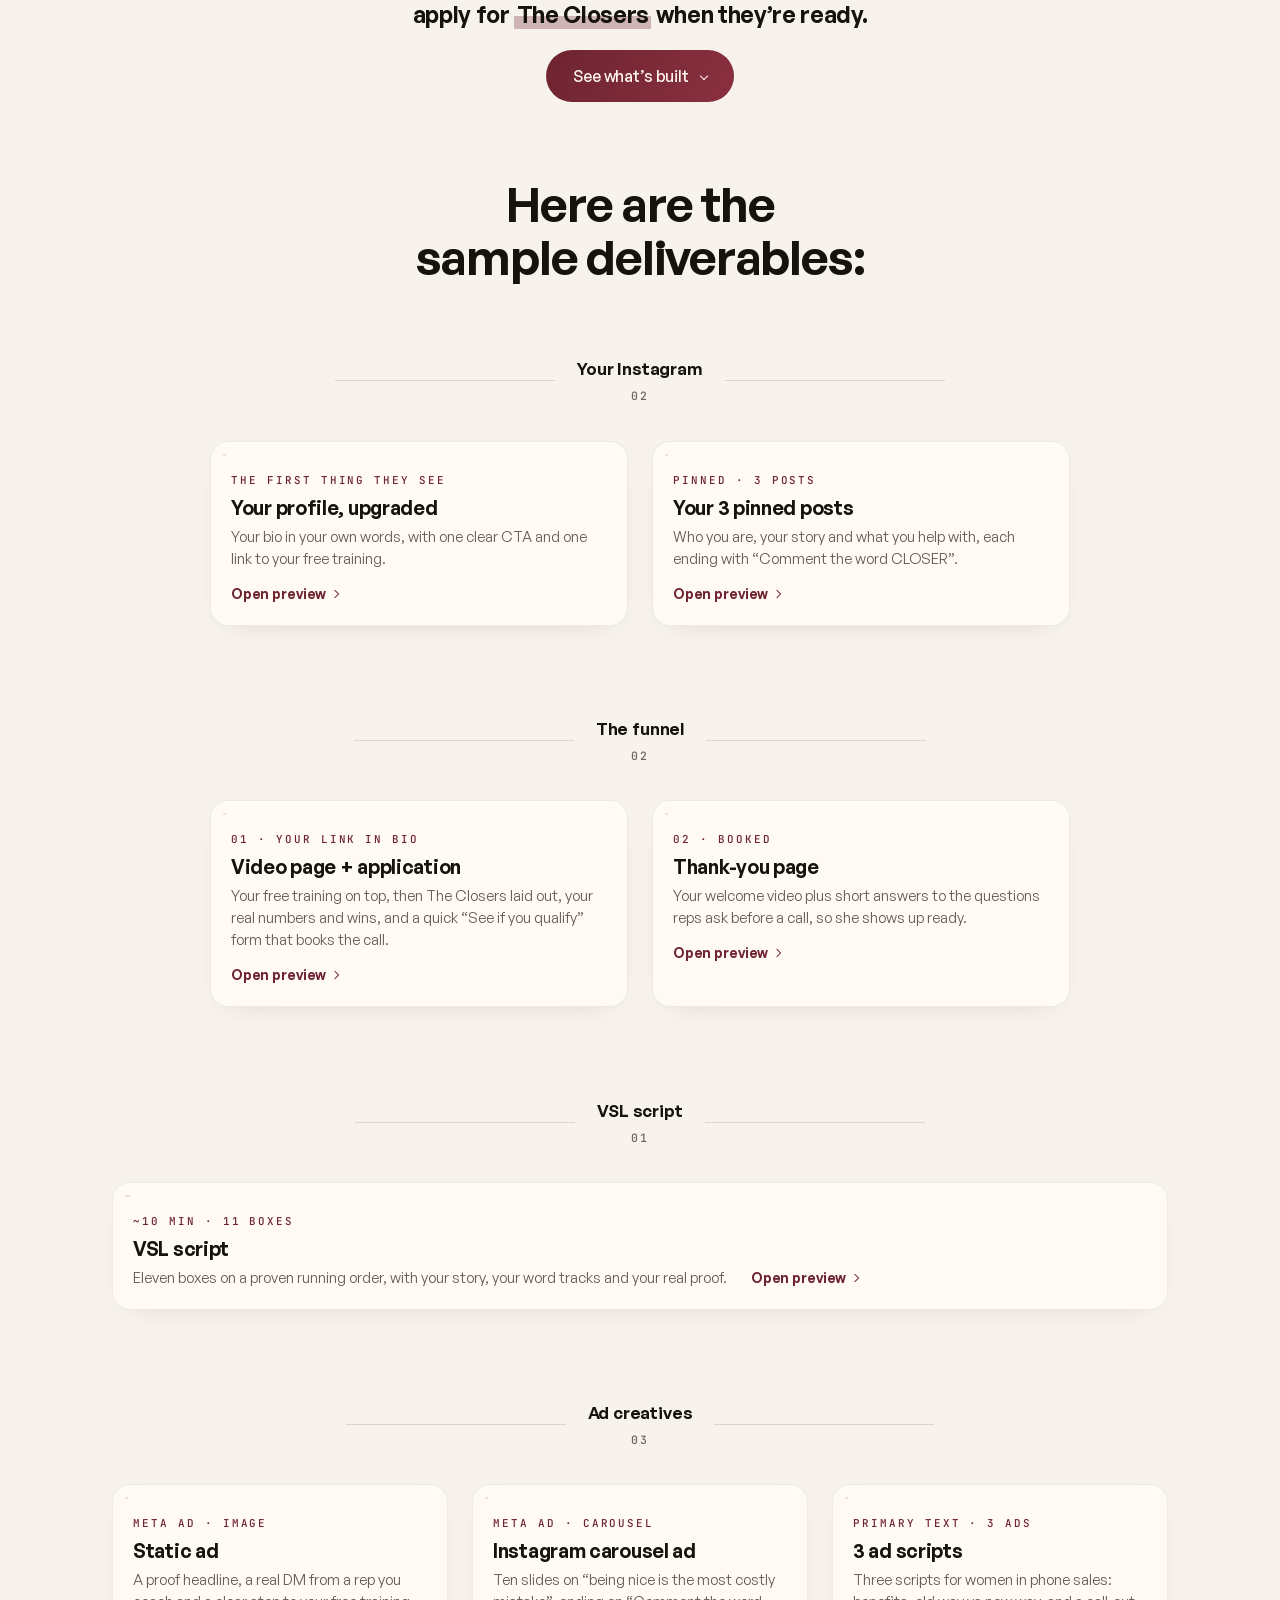
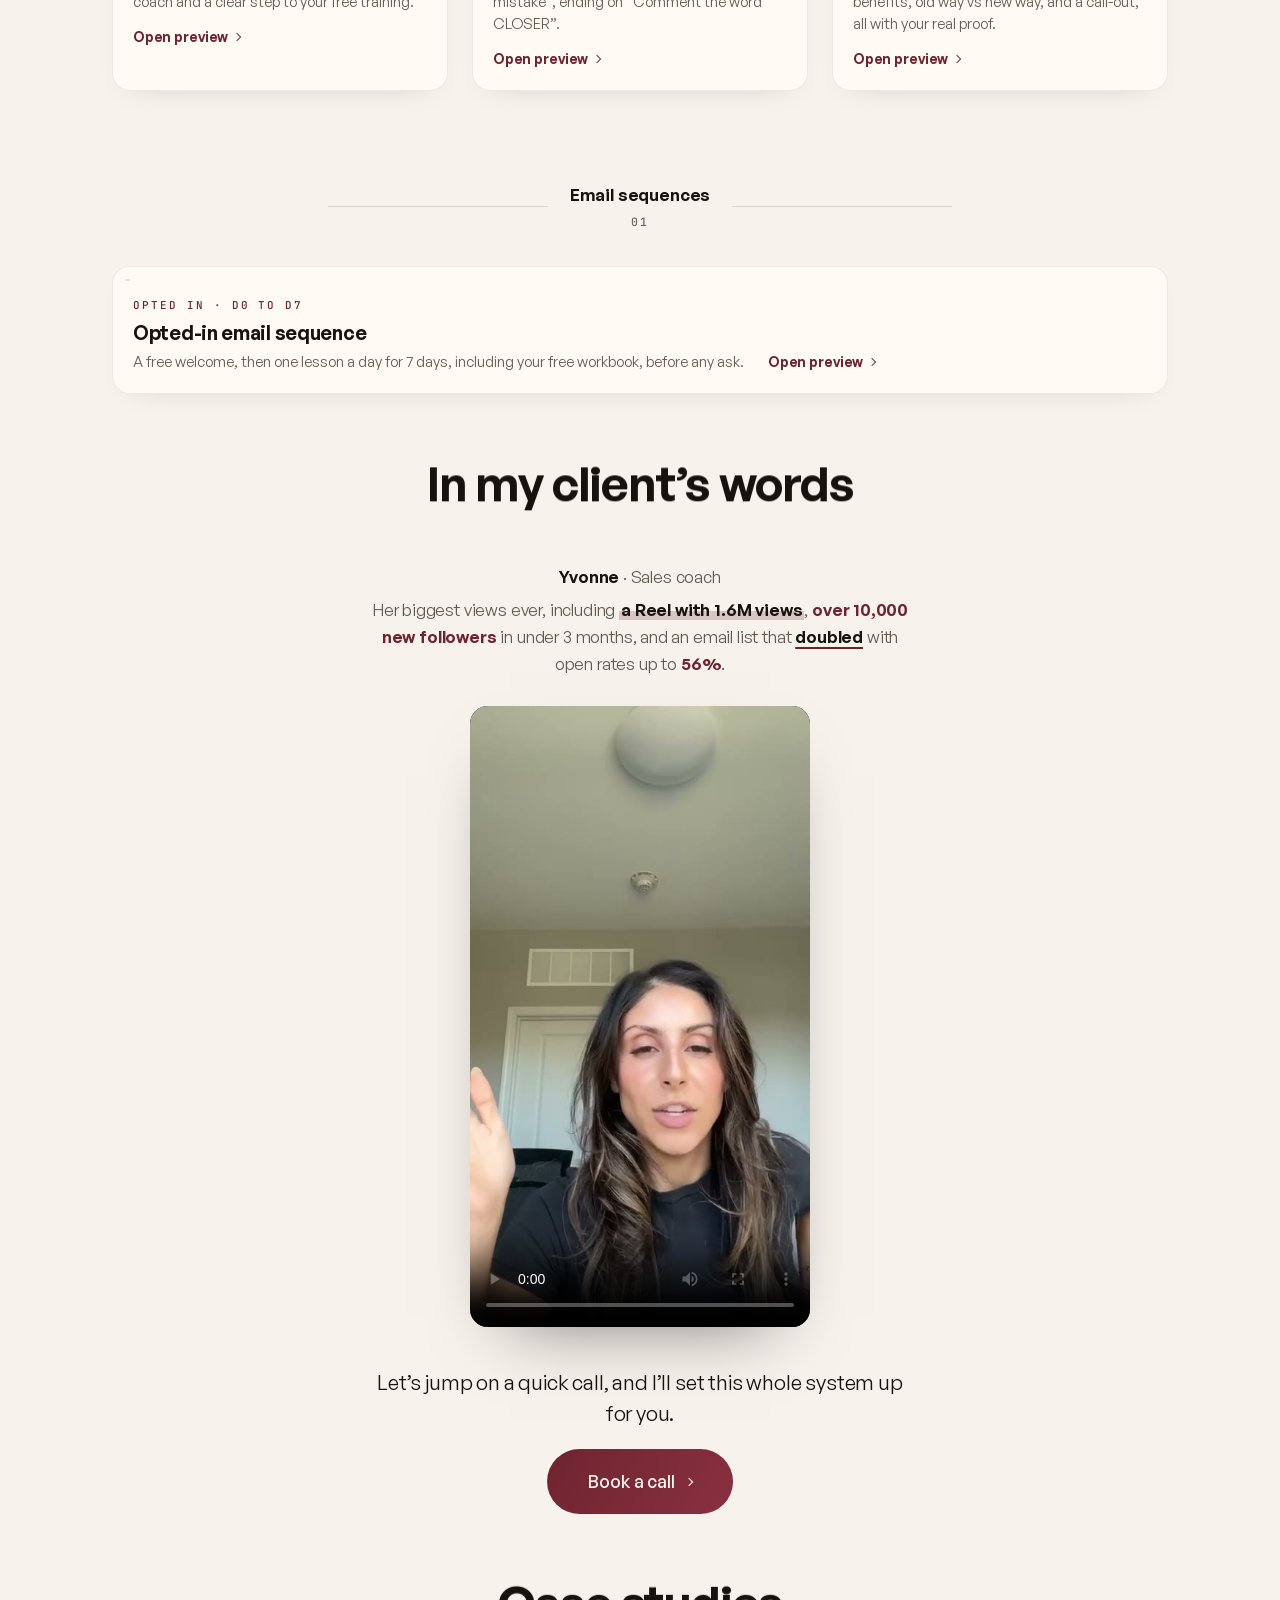
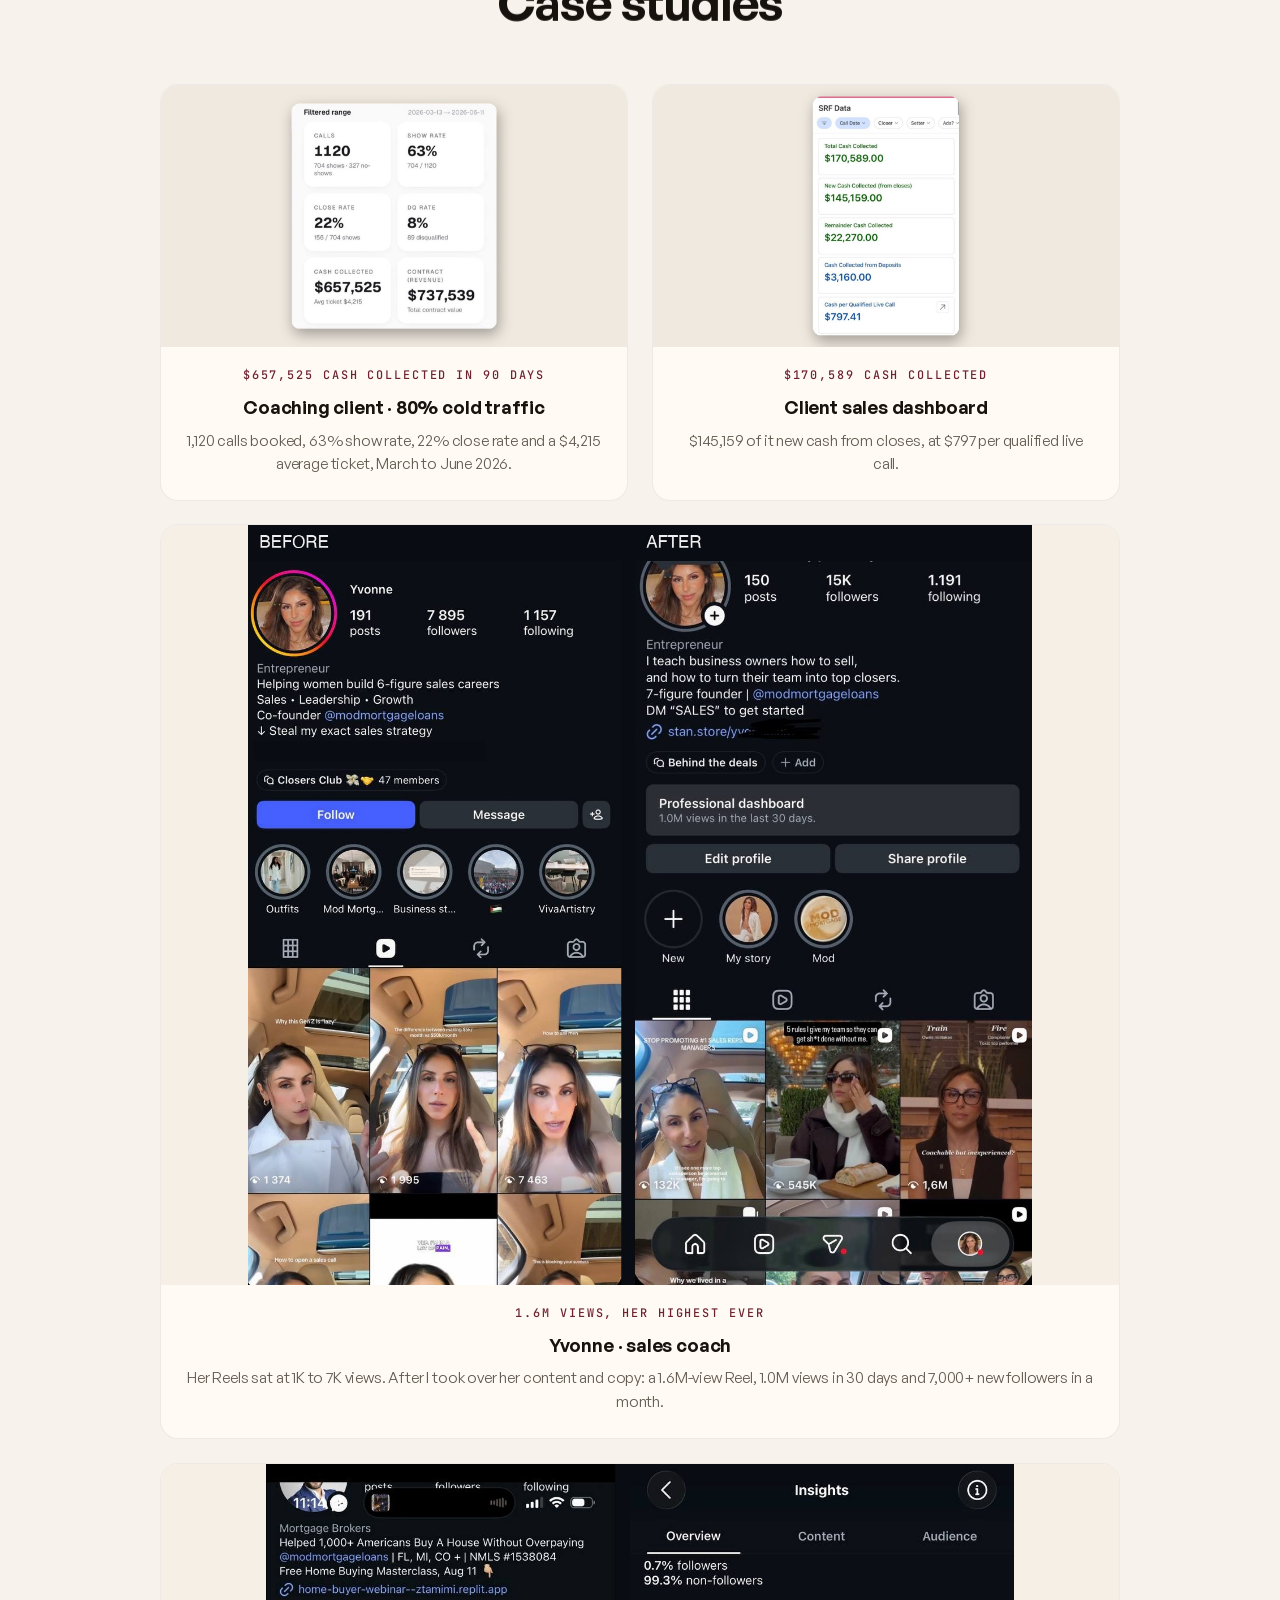
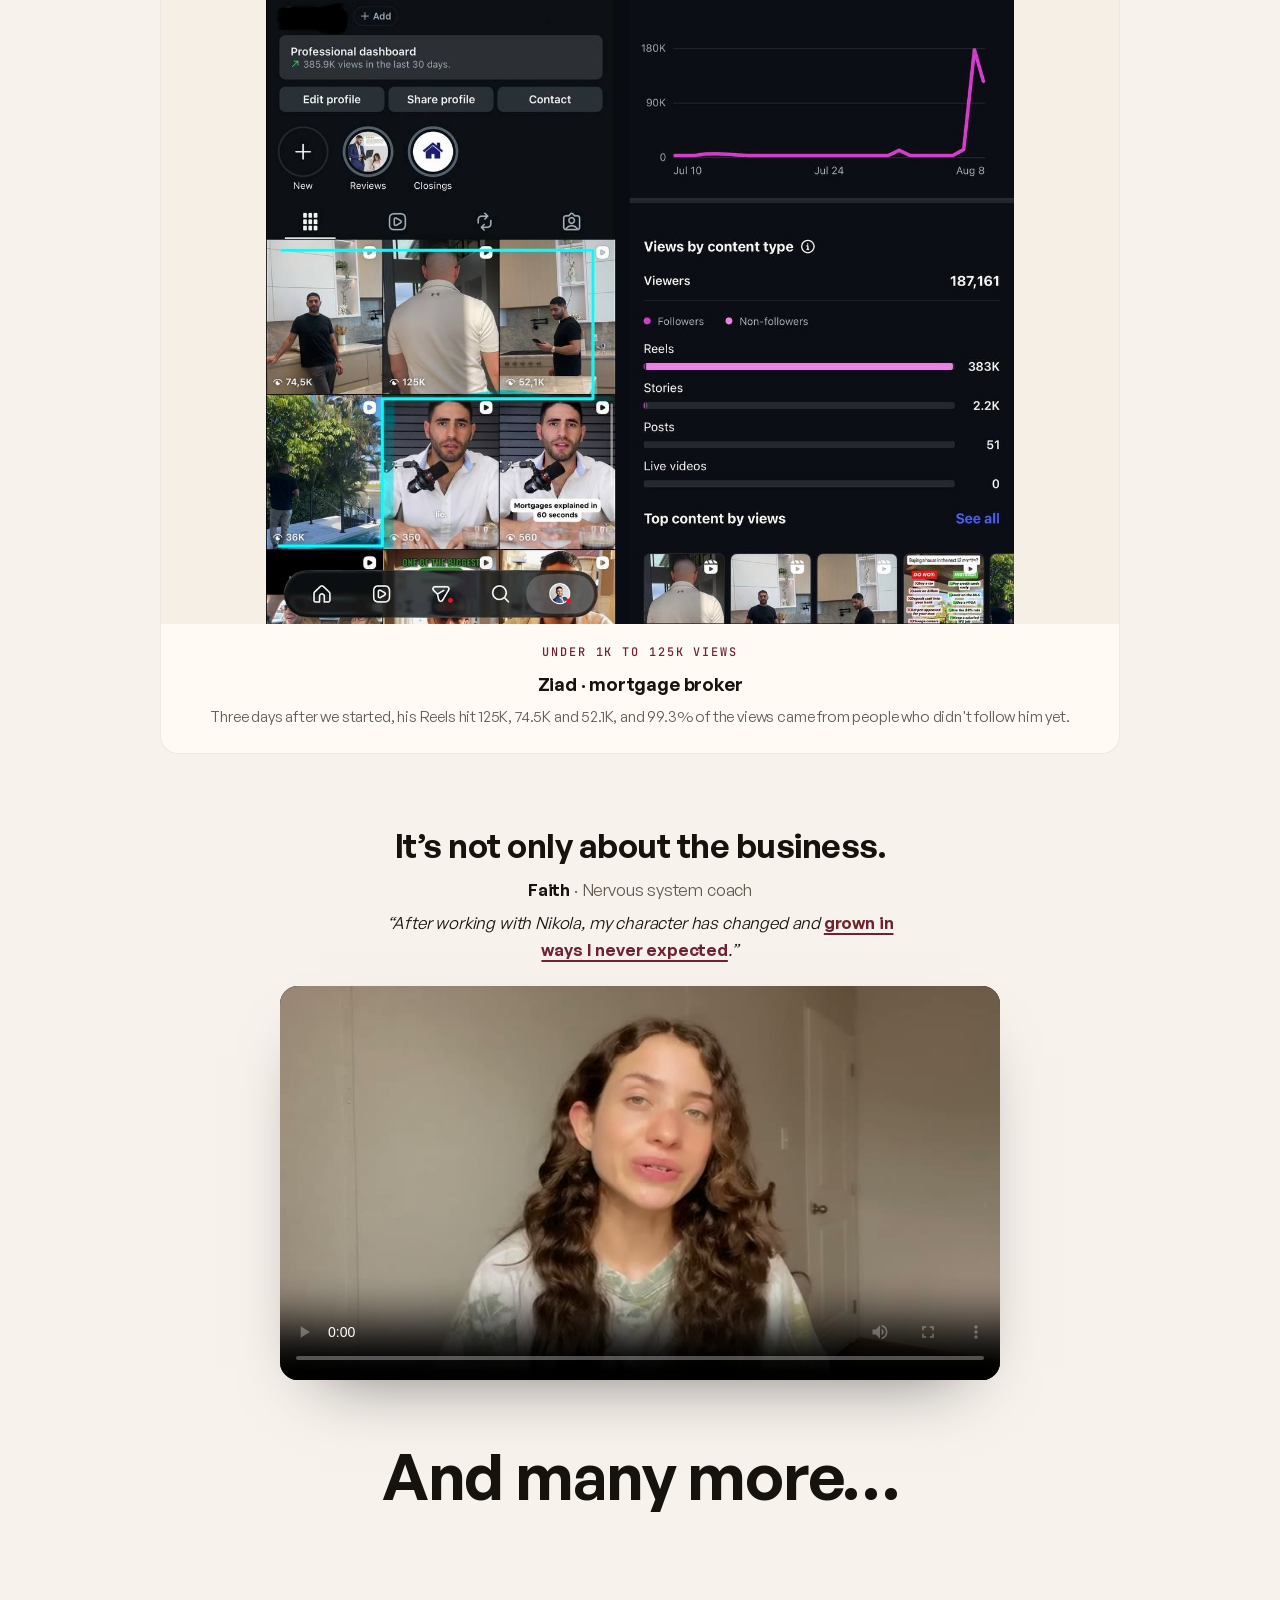
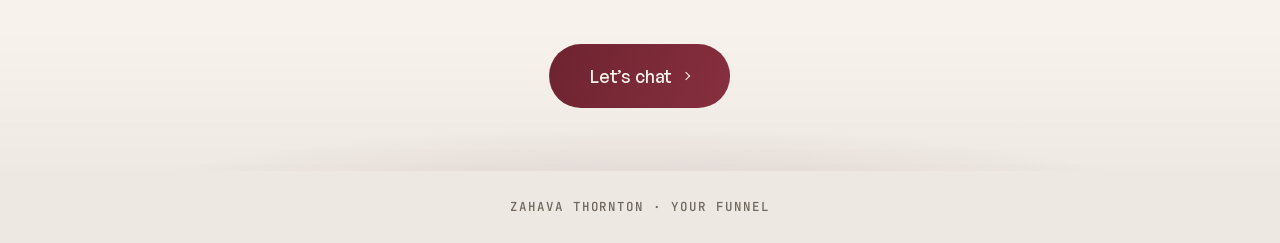
==== commit 41a3618a: "Personalised link preview Co-Authored-By: Claude Opus 5.5 <noreply@anthropic.com>" ====
--- a/index.html
+++ b/index.html
@@ -8,14 +8,14 @@
   <meta name="robots" content="noindex" />
   <meta property="og:title" content="Zahava, adding an extra $50k/mo to your personal brand" />
   <meta property="og:description" content="Zahava, adding an extra $50k/mo to your personal brand" />
-  <meta property="og:image" content="https://nikola424.github.io/for-zahava/og.jpg?v=6" />
+  <meta property="og:image" content="https://nikola424.github.io/for-zahava/og.jpg?v=7" />
   <meta property="og:image:width" content="1200" />
   <meta property="og:image:height" content="630" />
   <meta property="og:url" content="https://nikola424.github.io/for-zahava/" />
   <meta property="og:type" content="website" />
   <meta name="twitter:card" content="summary_large_image" />
   <meta name="twitter:title" content="Zahava, adding an extra $50k/mo to your personal brand" />
-  <meta name="twitter:image" content="https://nikola424.github.io/for-zahava/og.jpg?v=6" />
+  <meta name="twitter:image" content="https://nikola424.github.io/for-zahava/og.jpg?v=7" />
   <!-- Generated per build from the PROSPECT'S logo: node scripts/make_favicon.js {folder} -->
   <link rel="icon" href="assets/img/favicon.png" type="image/png" />
   <link rel="apple-touch-icon" href="assets/img/apple-touch-icon.png" />
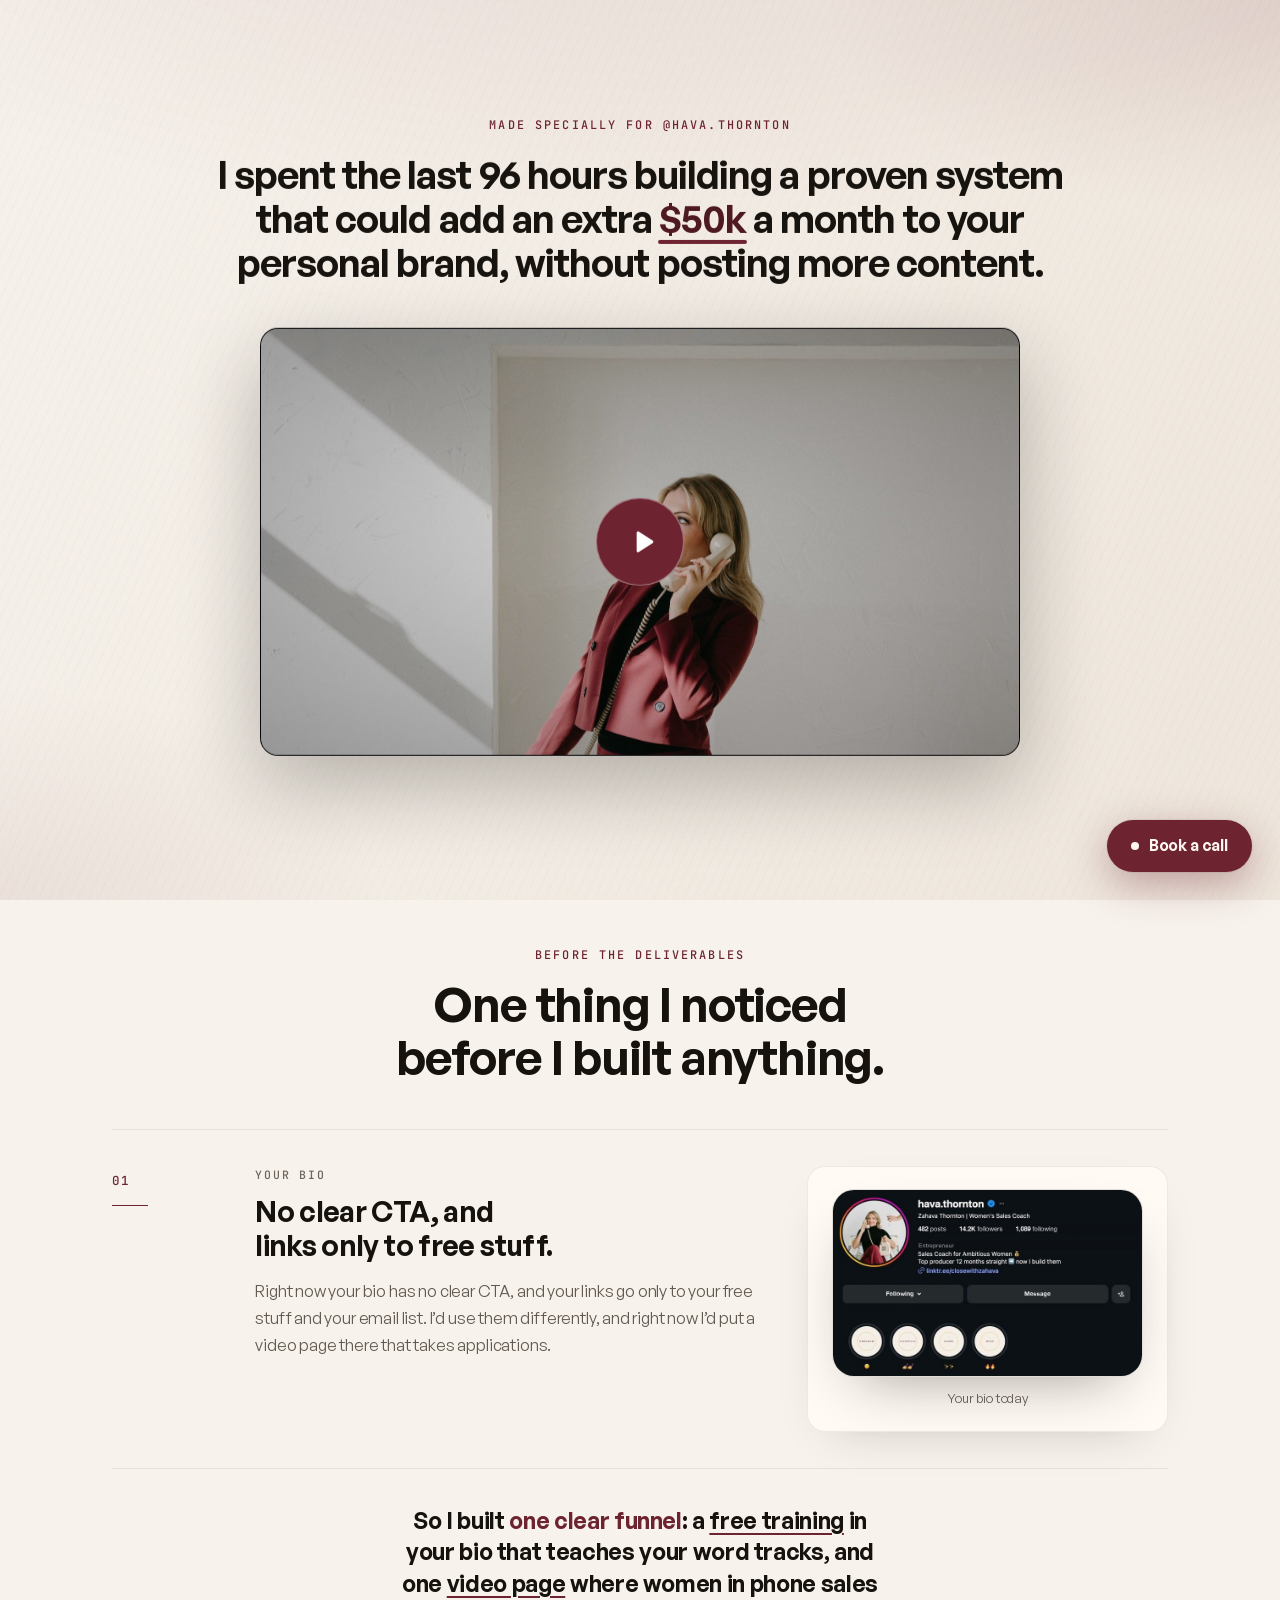
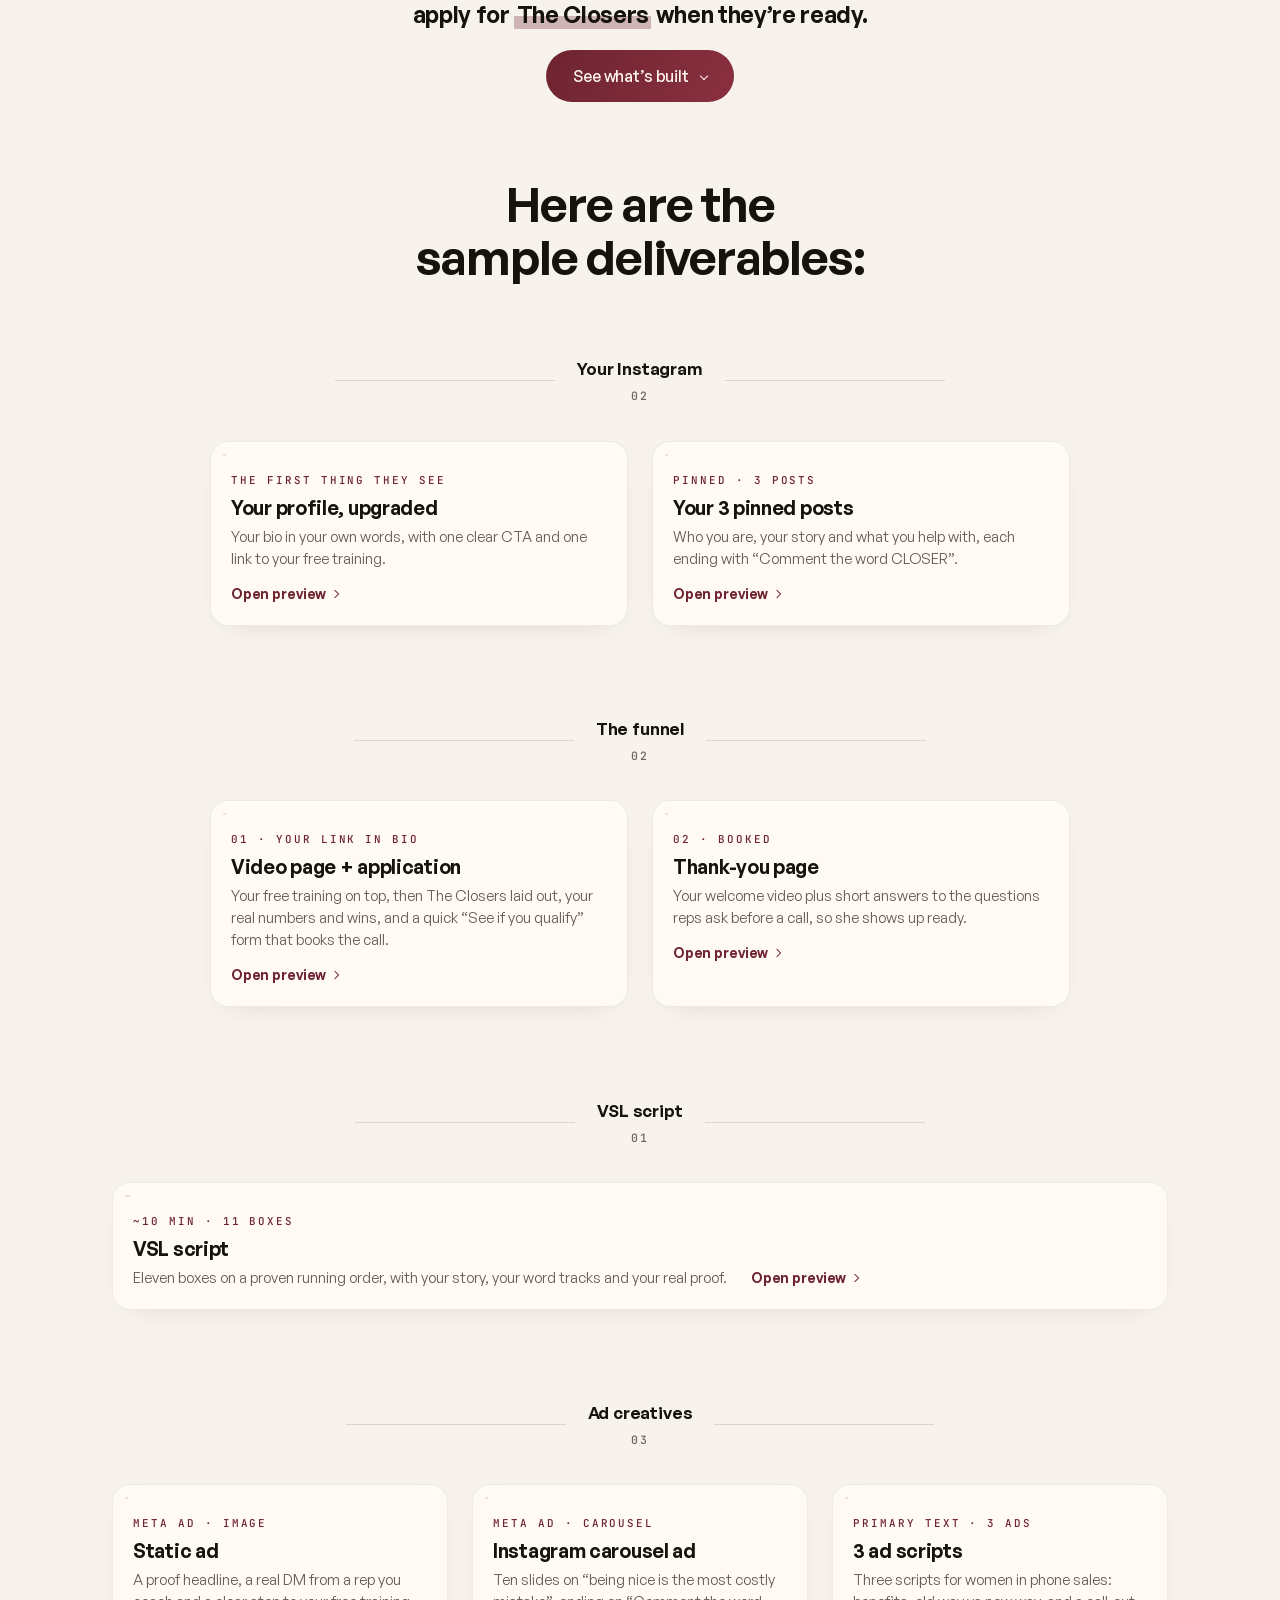
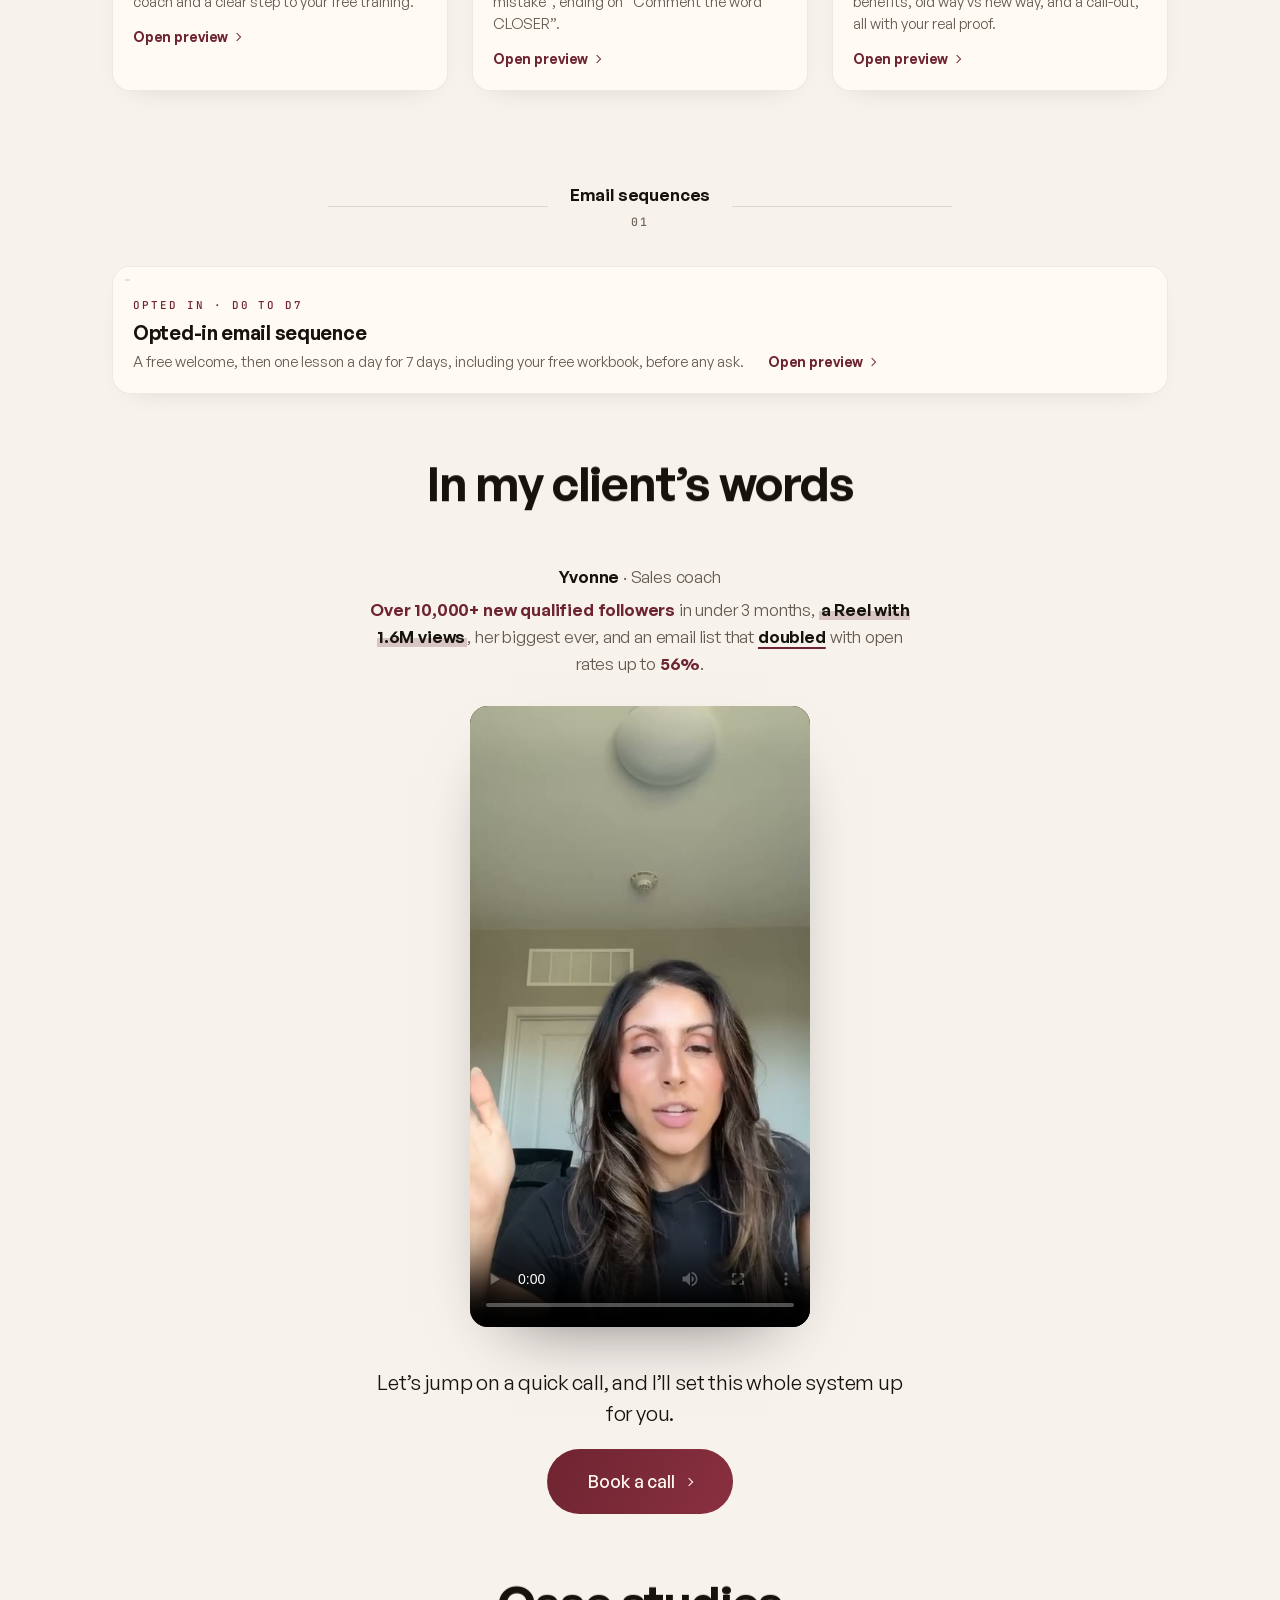
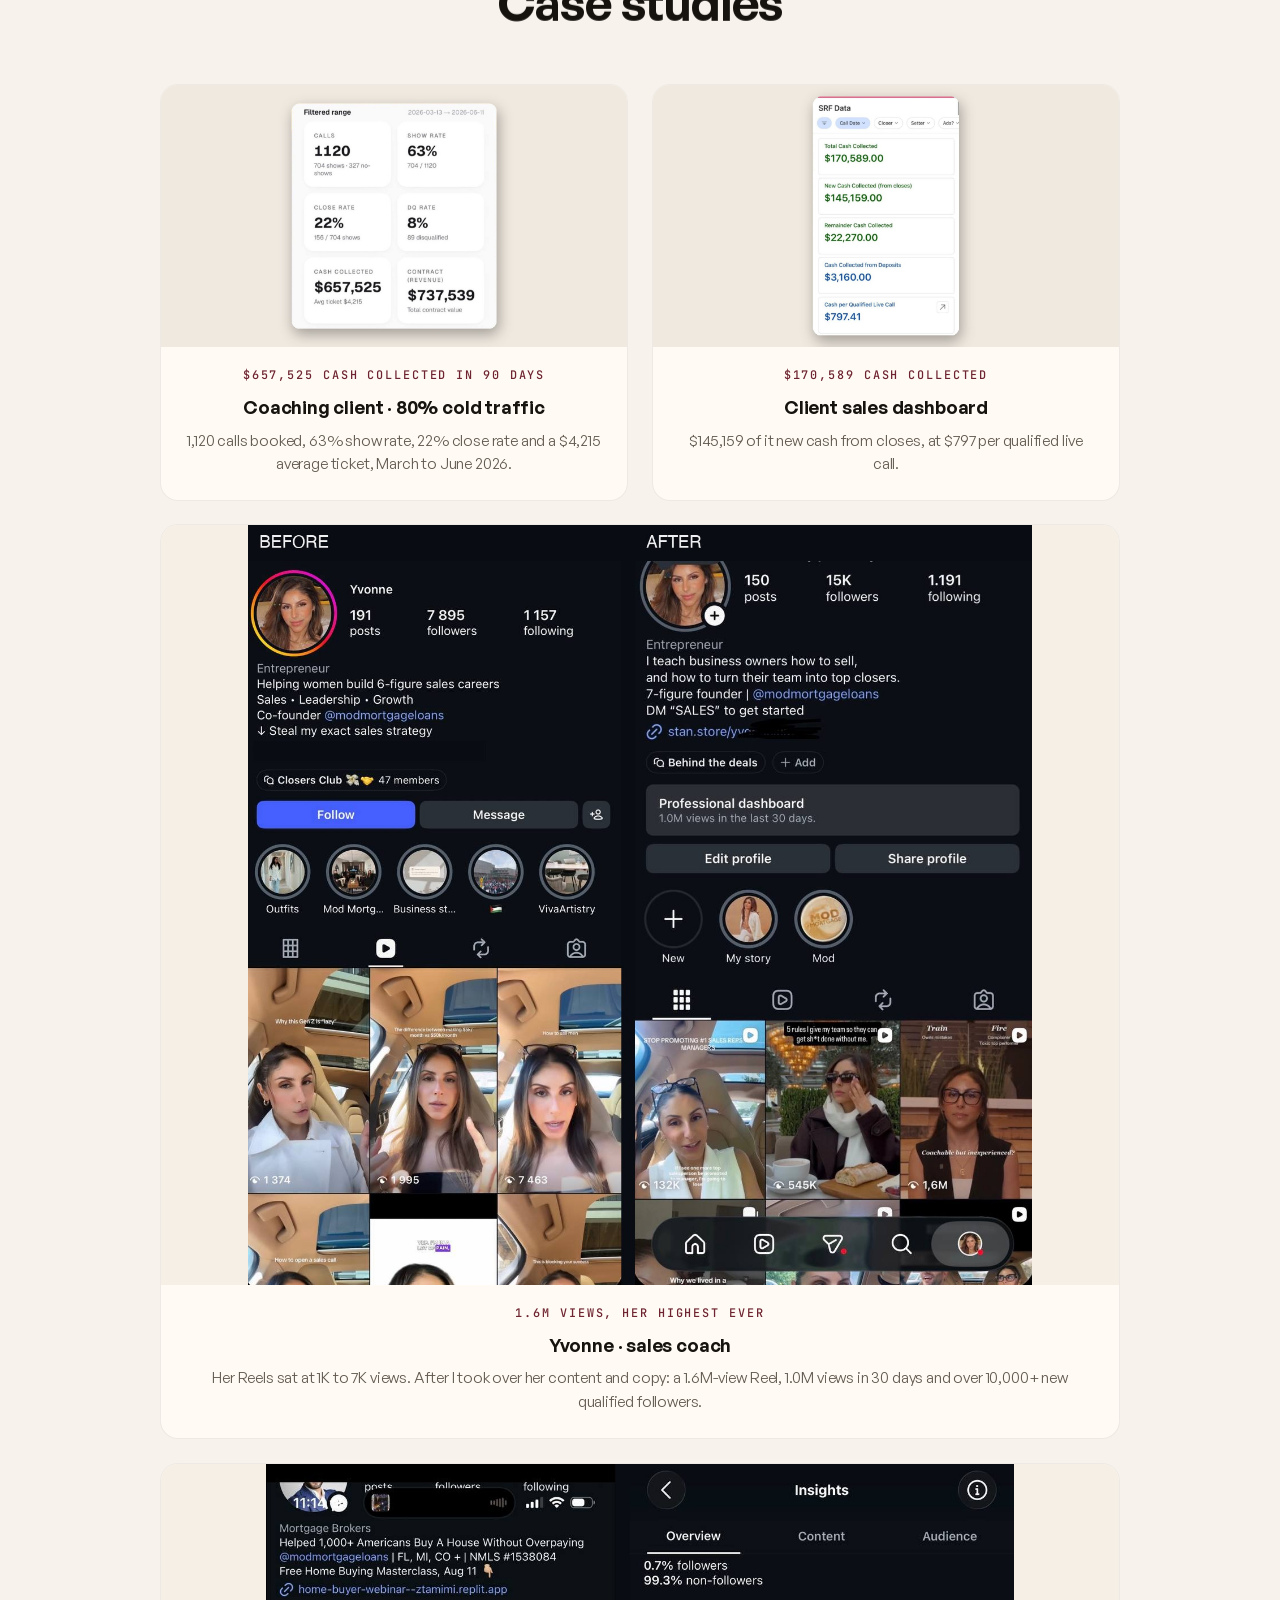
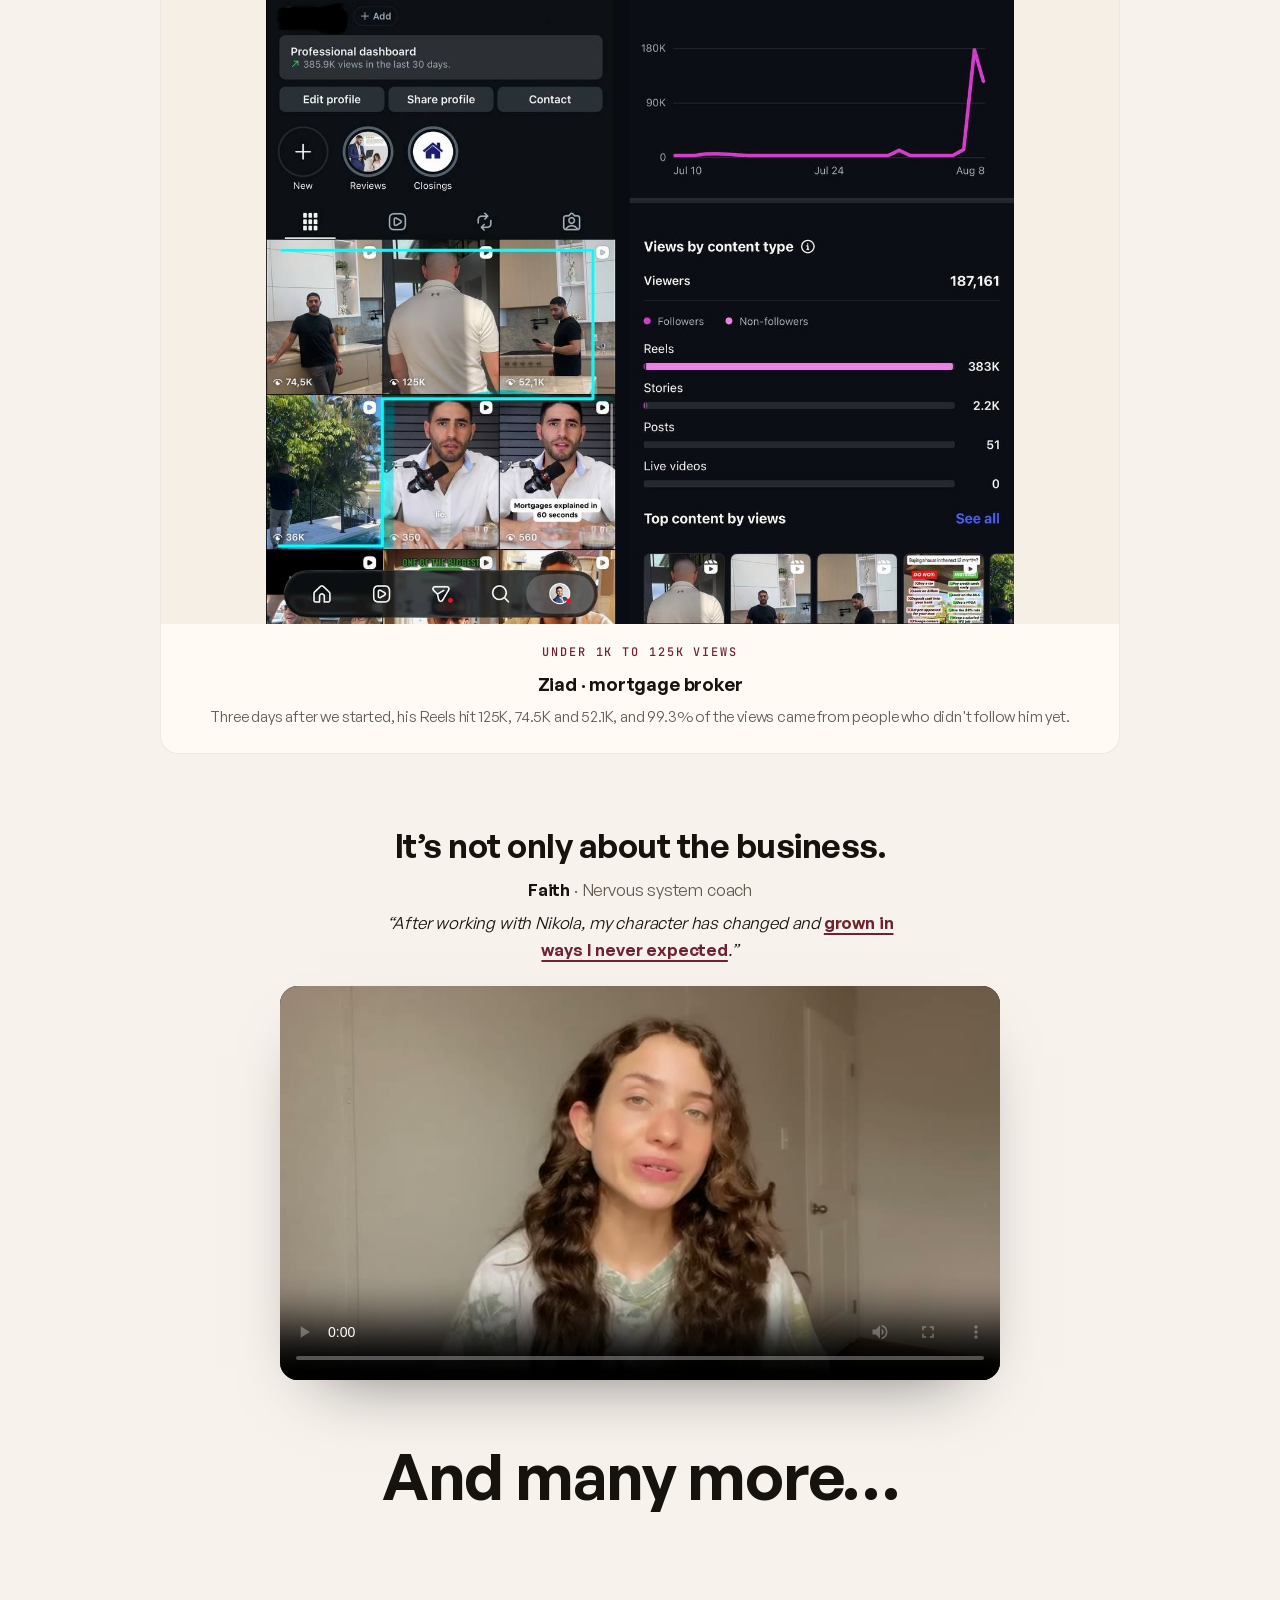
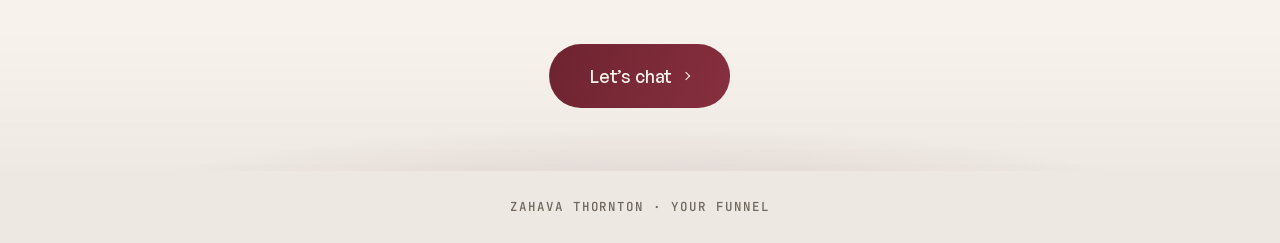
==== commit 28826a9d: "Testimonial wording Co-Authored-By: Claude Opus 5.5 <noreply@anthropic.com>" ====
--- a/index.html
+++ b/index.html
@@ -41,7 +41,7 @@
       caseStudies: [
         { image: "assets/img/cases/funnel-90d.jpg", result: "$657,525 cash collected in 90 days", title: "Coaching client · 80% cold traffic", text: "1,120 calls booked, 63% show rate, 22% close rate and a $4,215 average ticket, March to June 2026." },
         { image: "assets/img/cases/cash-dashboard.jpg", result: "$170,589 cash collected", title: "Client sales dashboard", text: "$145,159 of it new cash from closes, at $797 per qualified live call." },
-        { wide: true, image: "assets/img/cases/yvonne.jpg", result: "1.6M views, her highest ever", title: "Yvonne · sales coach", text: "Her Reels sat at 1K to 7K views. After I took over her content and copy: a 1.6M-view Reel, 1.0M views in 30 days and 7,000+ new followers in a month." },
+        { wide: true, image: "assets/img/cases/yvonne.jpg", result: "1.6M views, her highest ever", title: "Yvonne · sales coach", text: "Her Reels sat at 1K to 7K views. After I took over her content and copy: a 1.6M-view Reel, 1.0M views in 30 days and over 10,000+ new qualified followers." },
         { wide: true, image: "assets/img/cases/ziad.jpg", result: "Under 1K to 125K views", title: "Ziad · mortgage broker", text: "Three days after we started, his Reels hit 125K, 74.5K and 52.1K, and 99.3% of the views came from people who didn't follow him yet." }
       ]
     };
@@ -256,7 +256,7 @@
         <h2 class="section__title case-studies__title reveal">In my client&rsquo;s words</h2>
         <div class="vt-head reveal">
           <p class="vt-who"><b>Yvonne</b> &middot; Sales coach</p>
-          <p class="vt-desc">Her biggest views ever, including <span class="hl-bg">a Reel with 1.6M views</span>, <span class="hl">over 10,000 new followers</span> in under 3 months, and an email list that <u class="ul">doubled</u> with open rates up to <span class="hl">56%</span>.</p>
+          <p class="vt-desc"><span class="hl">Over 10,000+ new qualified followers</span> in under 3 months, <span class="hl-bg">a Reel with 1.6M views</span>, her biggest ever, and an email list that <u class="ul">doubled</u> with open rates up to <span class="hl">56%</span>.</p>
         </div>
         <figure class="vt reveal">
           <video controls playsinline preload="metadata" poster="assets/img/testimonial-poster.jpg" src="assets/video/testimonial.mp4"></video>
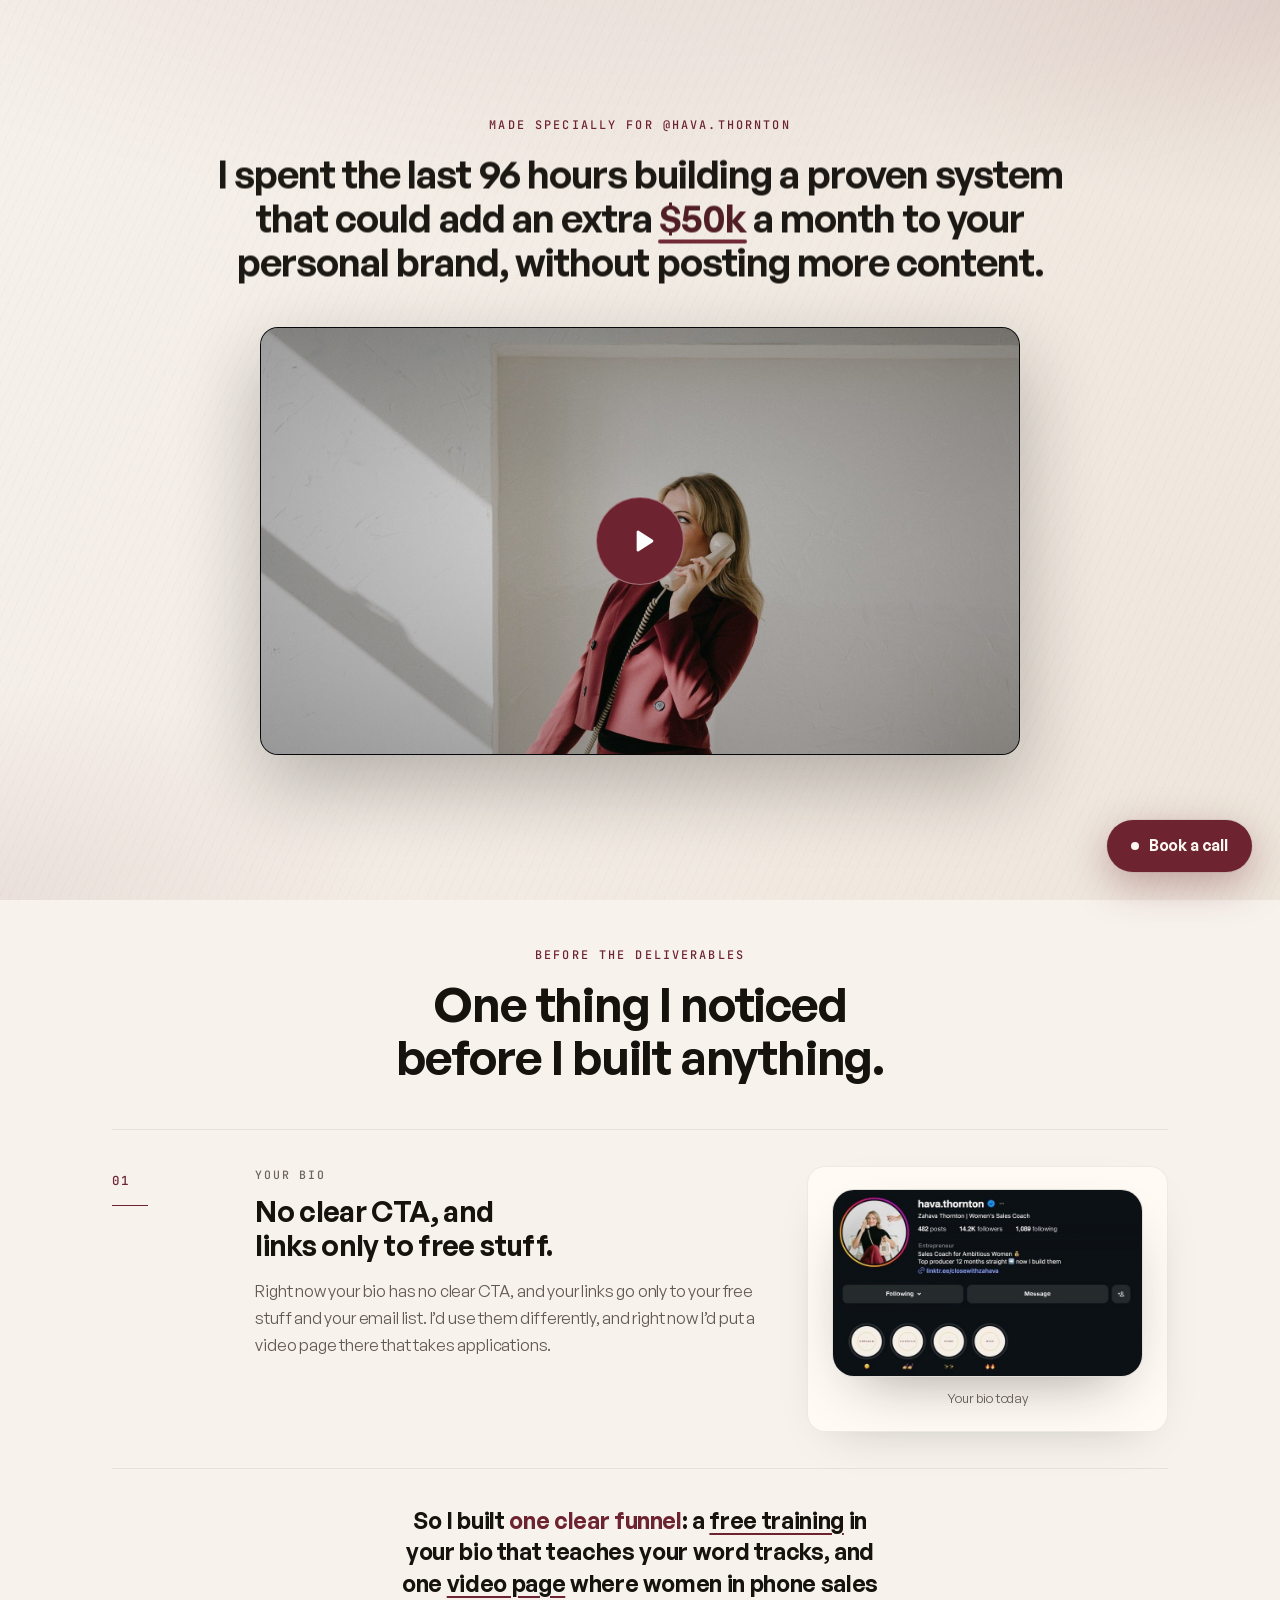
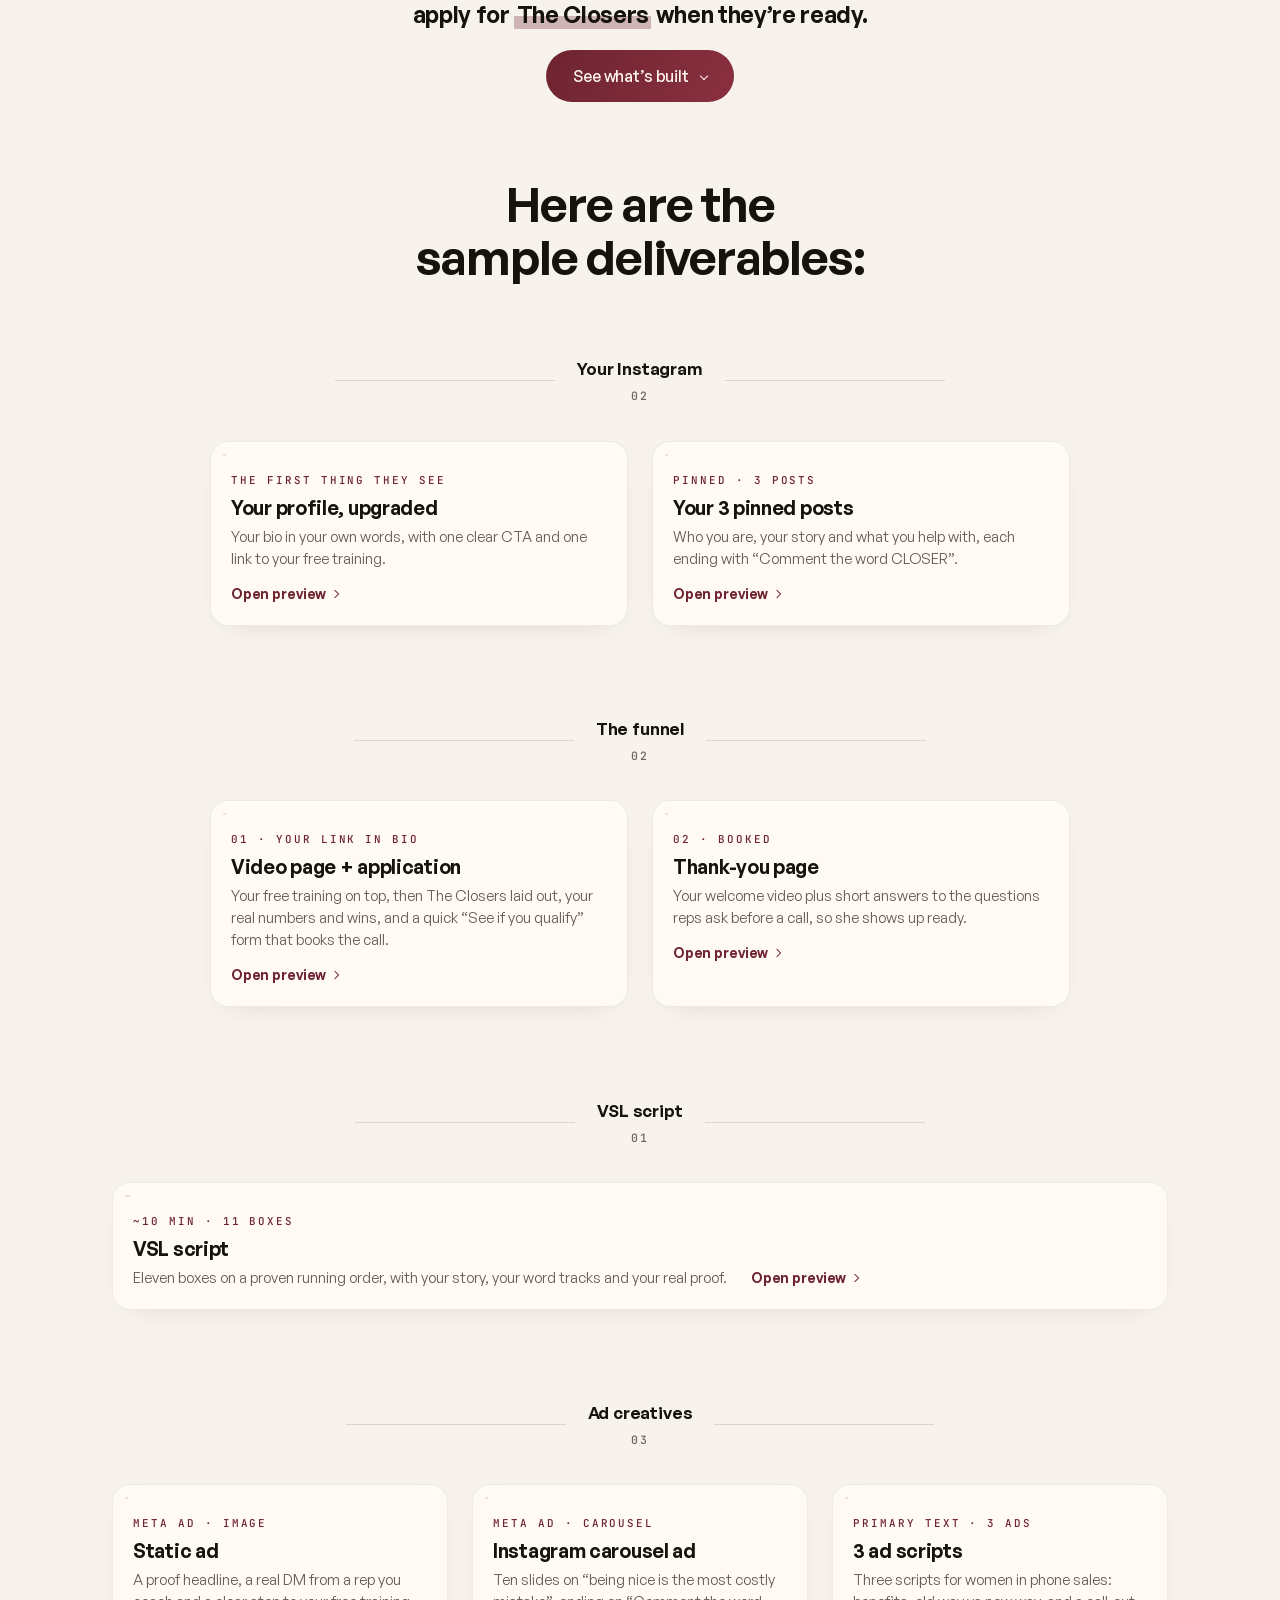
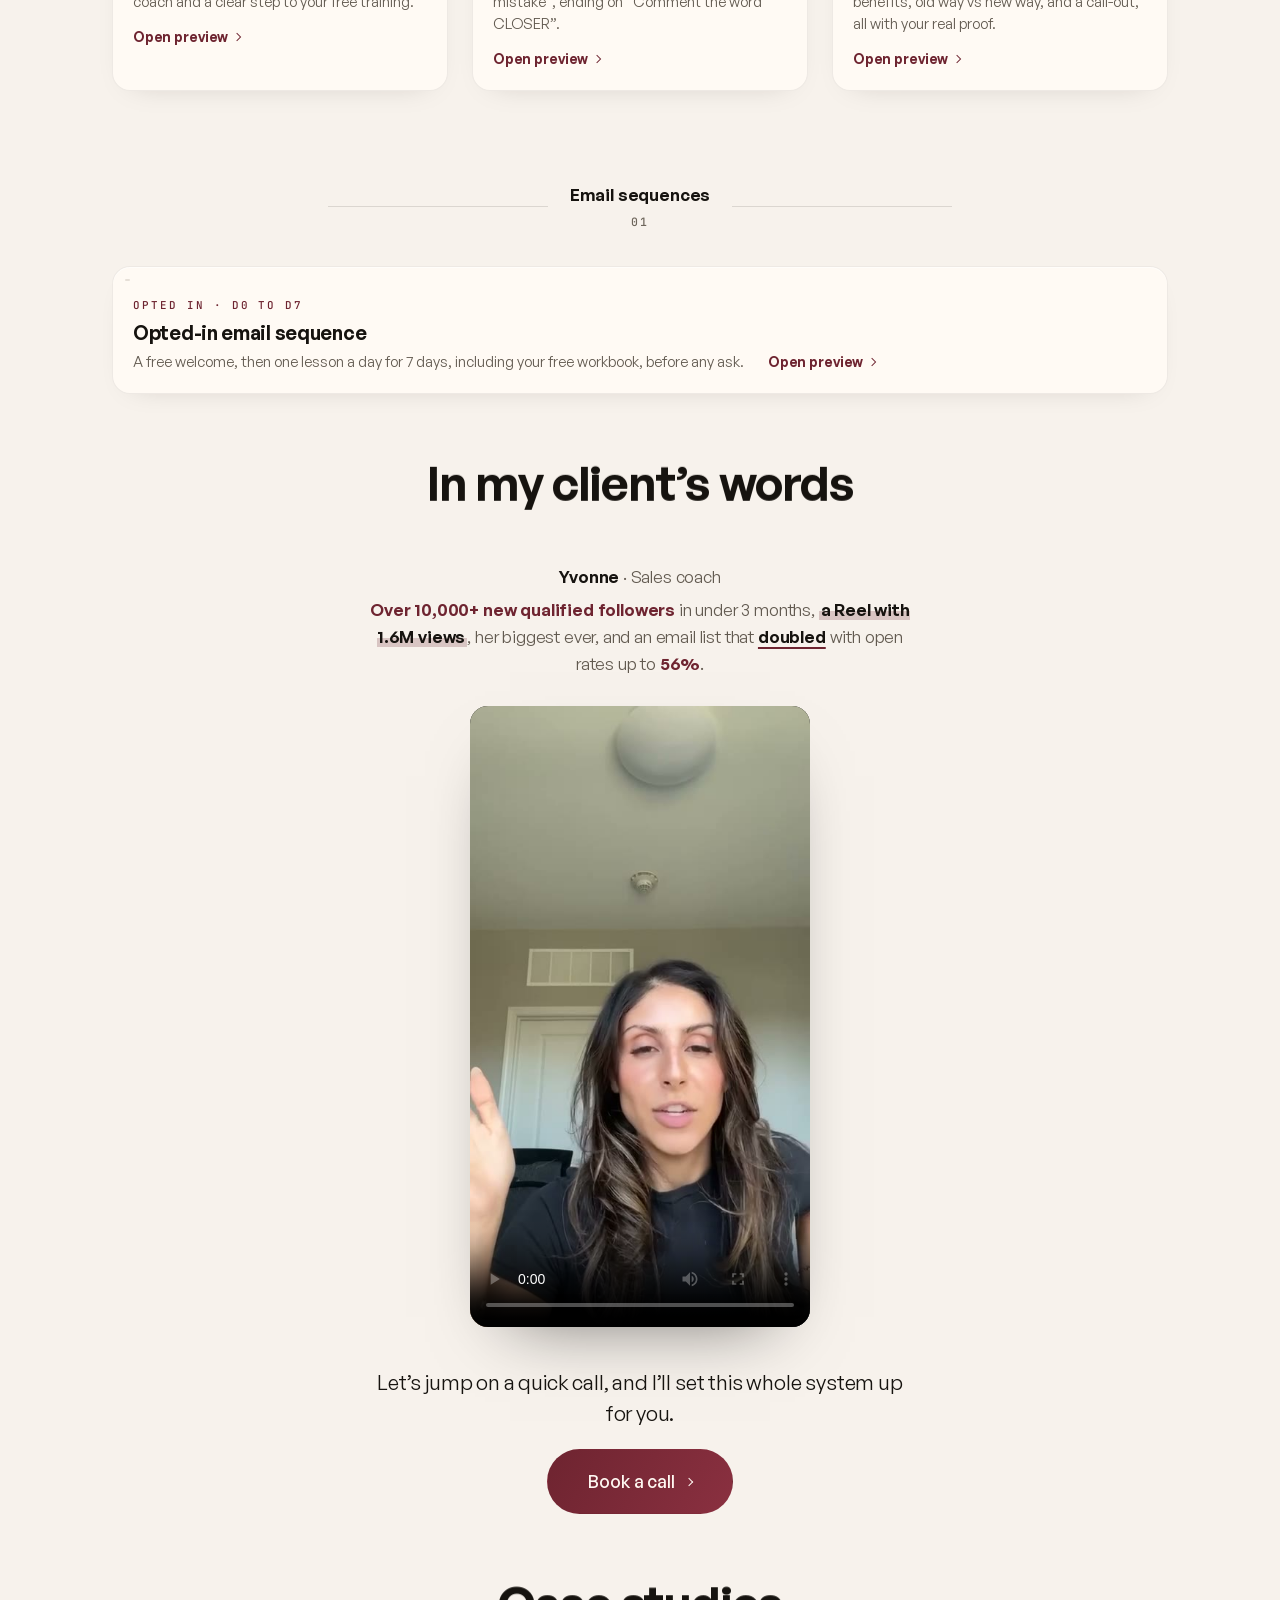
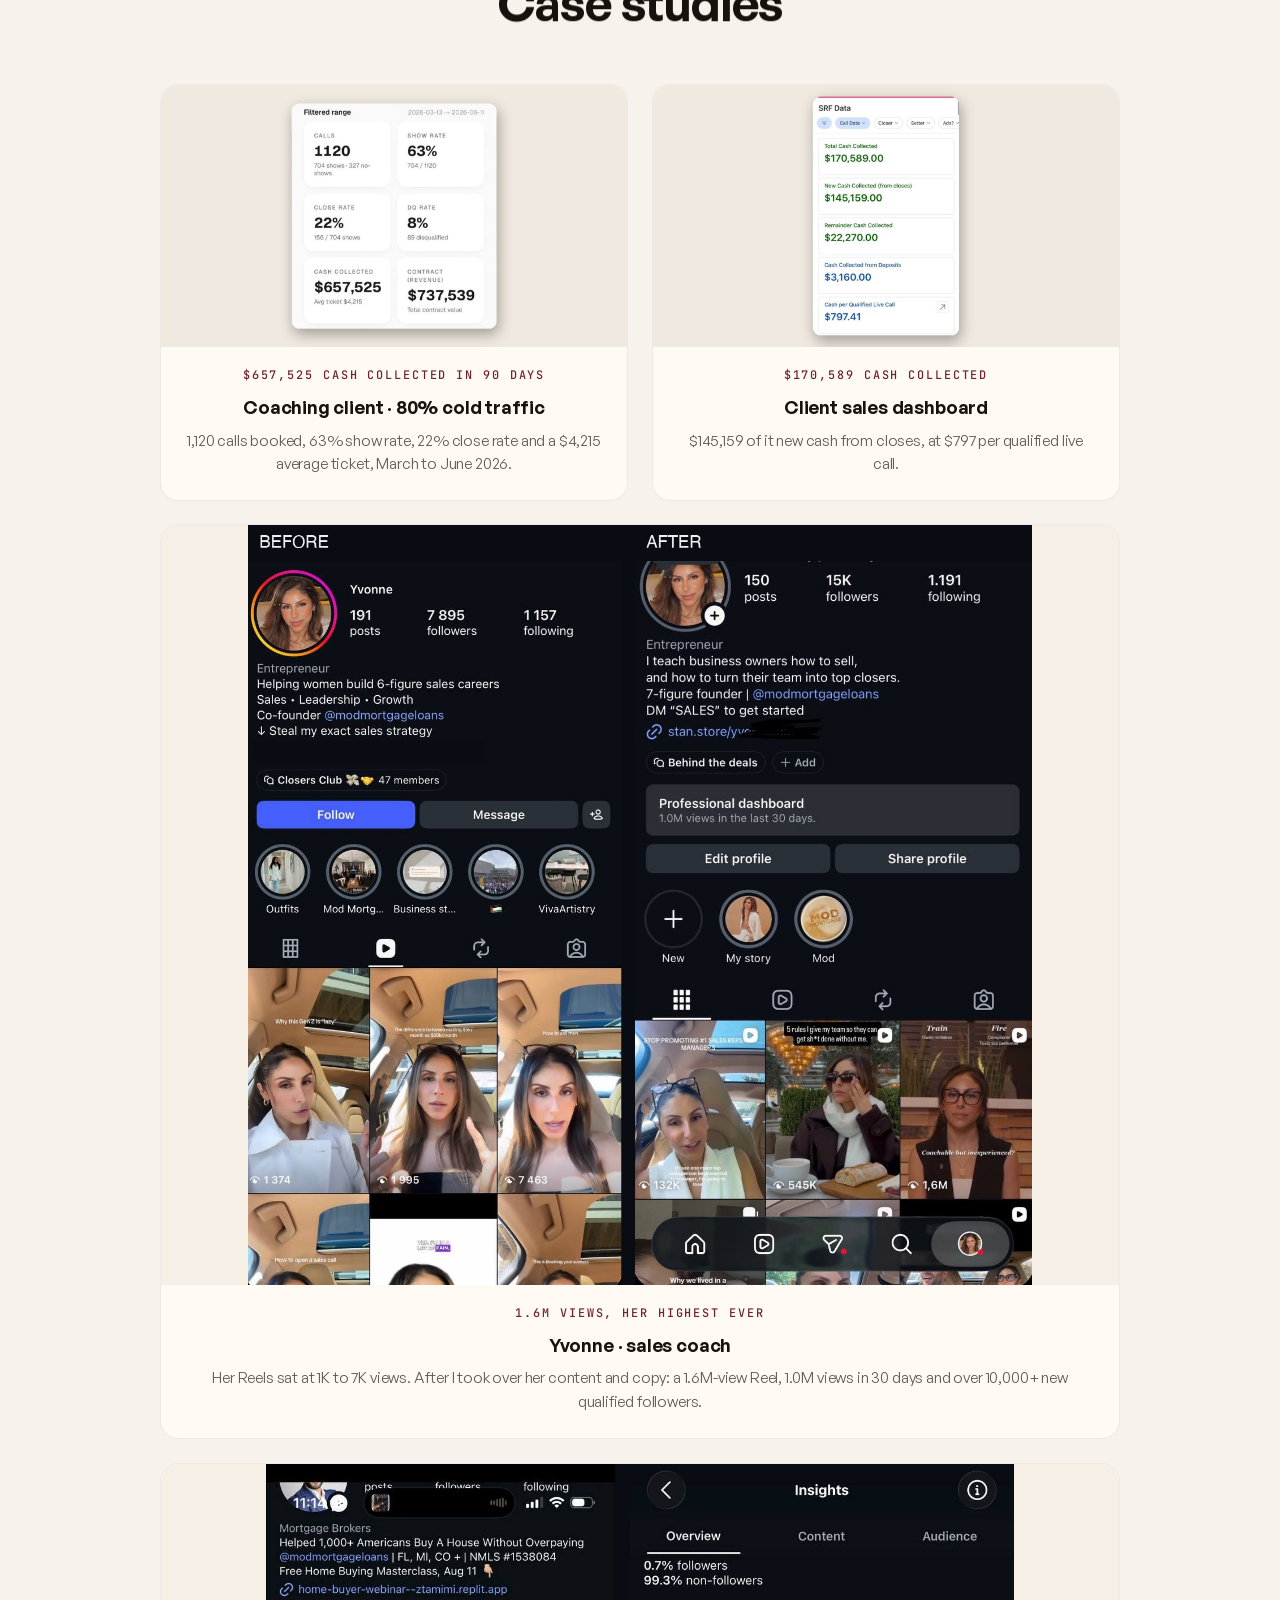
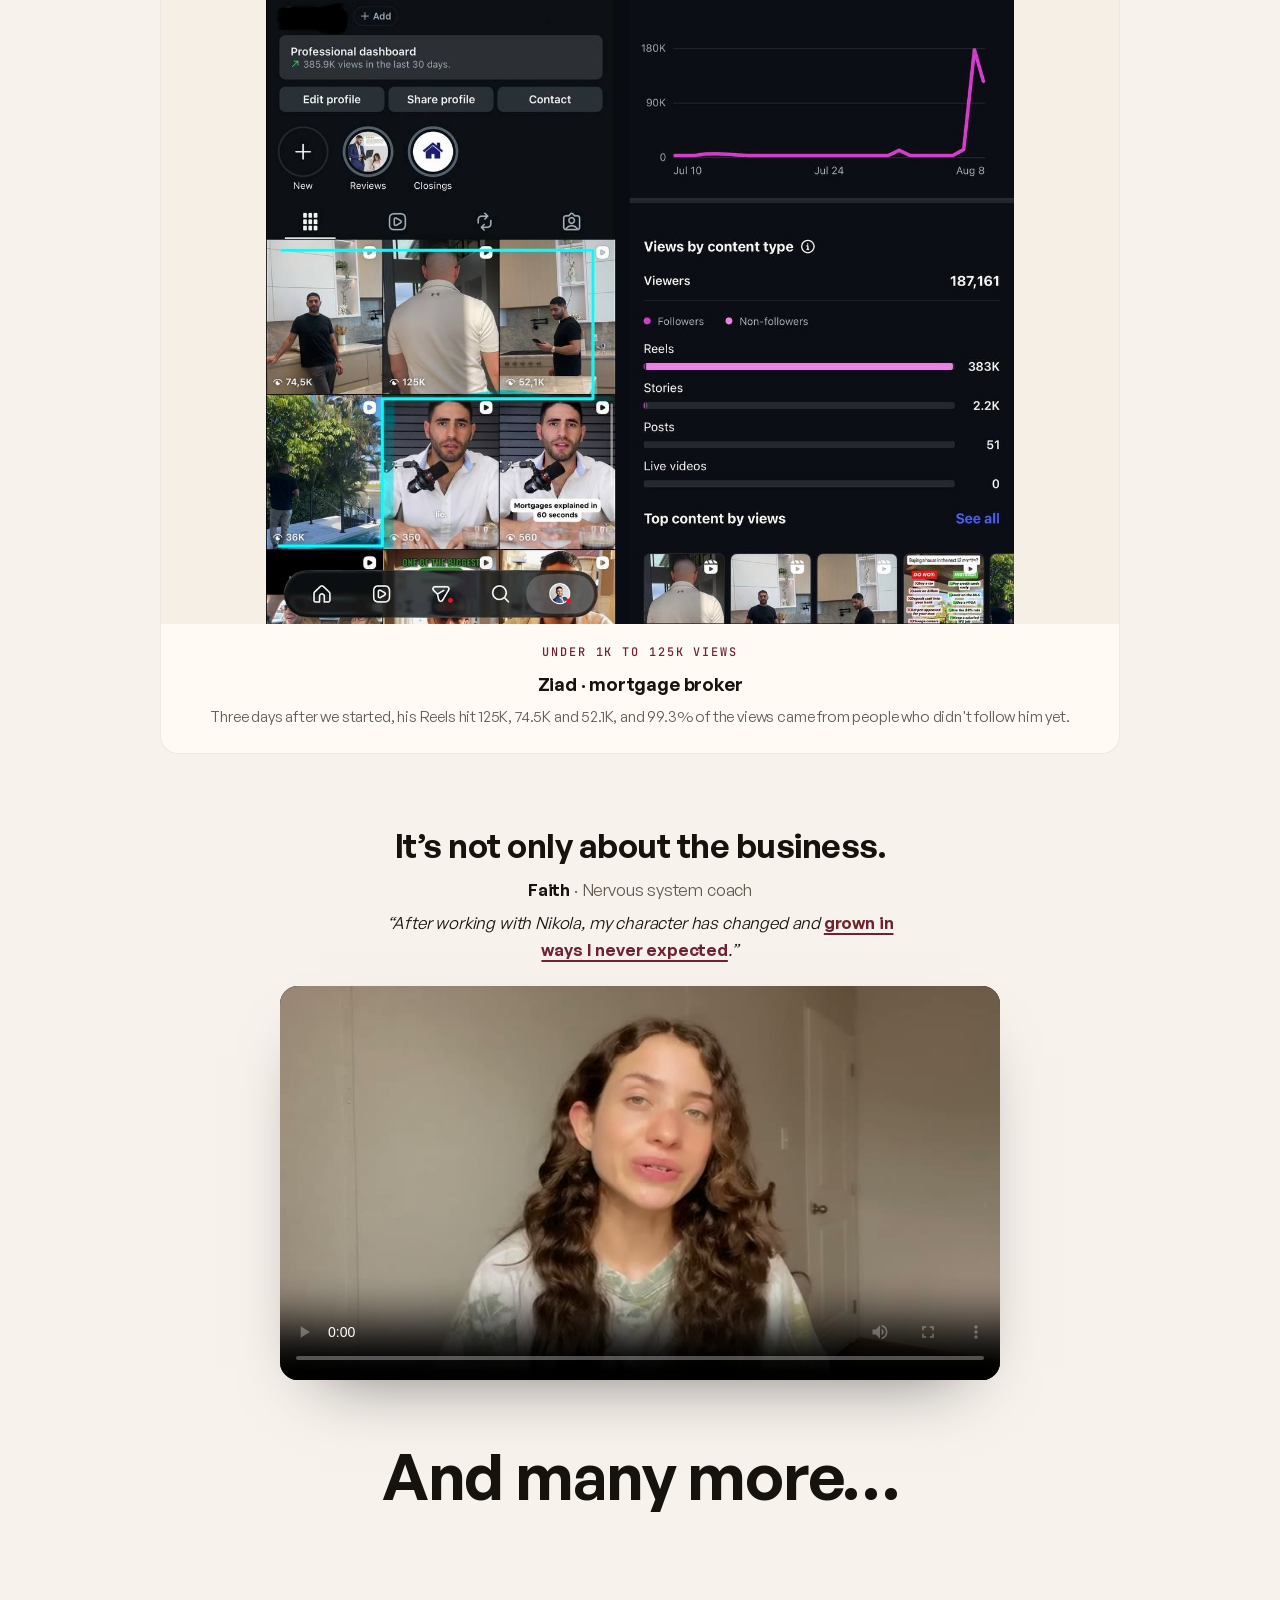
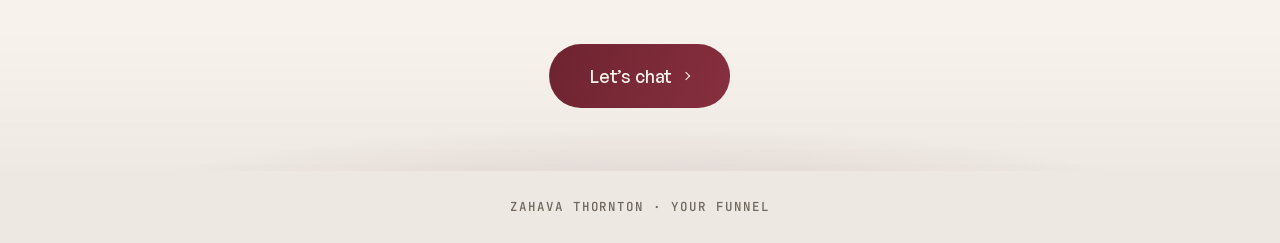
==== commit 37733d92: "Refresh VSL card preview and cache key Co-Authored-By: Claude Opus 5.5 <noreply@anthropic.com>" ====
--- a/index.html
+++ b/index.html
@@ -184,8 +184,8 @@
             <span class="group__rule"></span>
           </div>
           <div class="grid grid--2">
-            <button class="pcard reveal" data-title="Video page + application" data-embed="vsl/?v=z2">
-              <span class="thumb"><span class="thumb__bar"><i></i><i></i><i></i><span class="thumb__url">your link in bio</span></span><img class="thumb__img" src="assets/img/vsl-preview.jpg?v=t2138" alt="Video page + application preview" loading="lazy" /></span>
+            <button class="pcard reveal" data-title="Video page + application" data-embed="vsl/?v=z3">
+              <span class="thumb"><span class="thumb__bar"><i></i><i></i><i></i><span class="thumb__url">your link in bio</span></span><img class="thumb__img" src="assets/img/vsl-preview.jpg?v=t2139" alt="Video page + application preview" loading="lazy" /></span>
               <span class="pcard__body"><span><span class="pcard__kicker">01 · Your link in bio</span><span class="pcard__title">Video page + application</span><span class="pcard__desc">Your free training on top, then The Closers laid out, your real numbers and wins, and a quick &ldquo;See if you qualify&rdquo; form that books the call.</span></span><span class="pcard__link">Open preview <span class="arrow" aria-hidden="true"></span></span></span>
             </button>
             <button class="pcard reveal" data-title="Thank-you page" data-embed="thank-you/?v=z1">
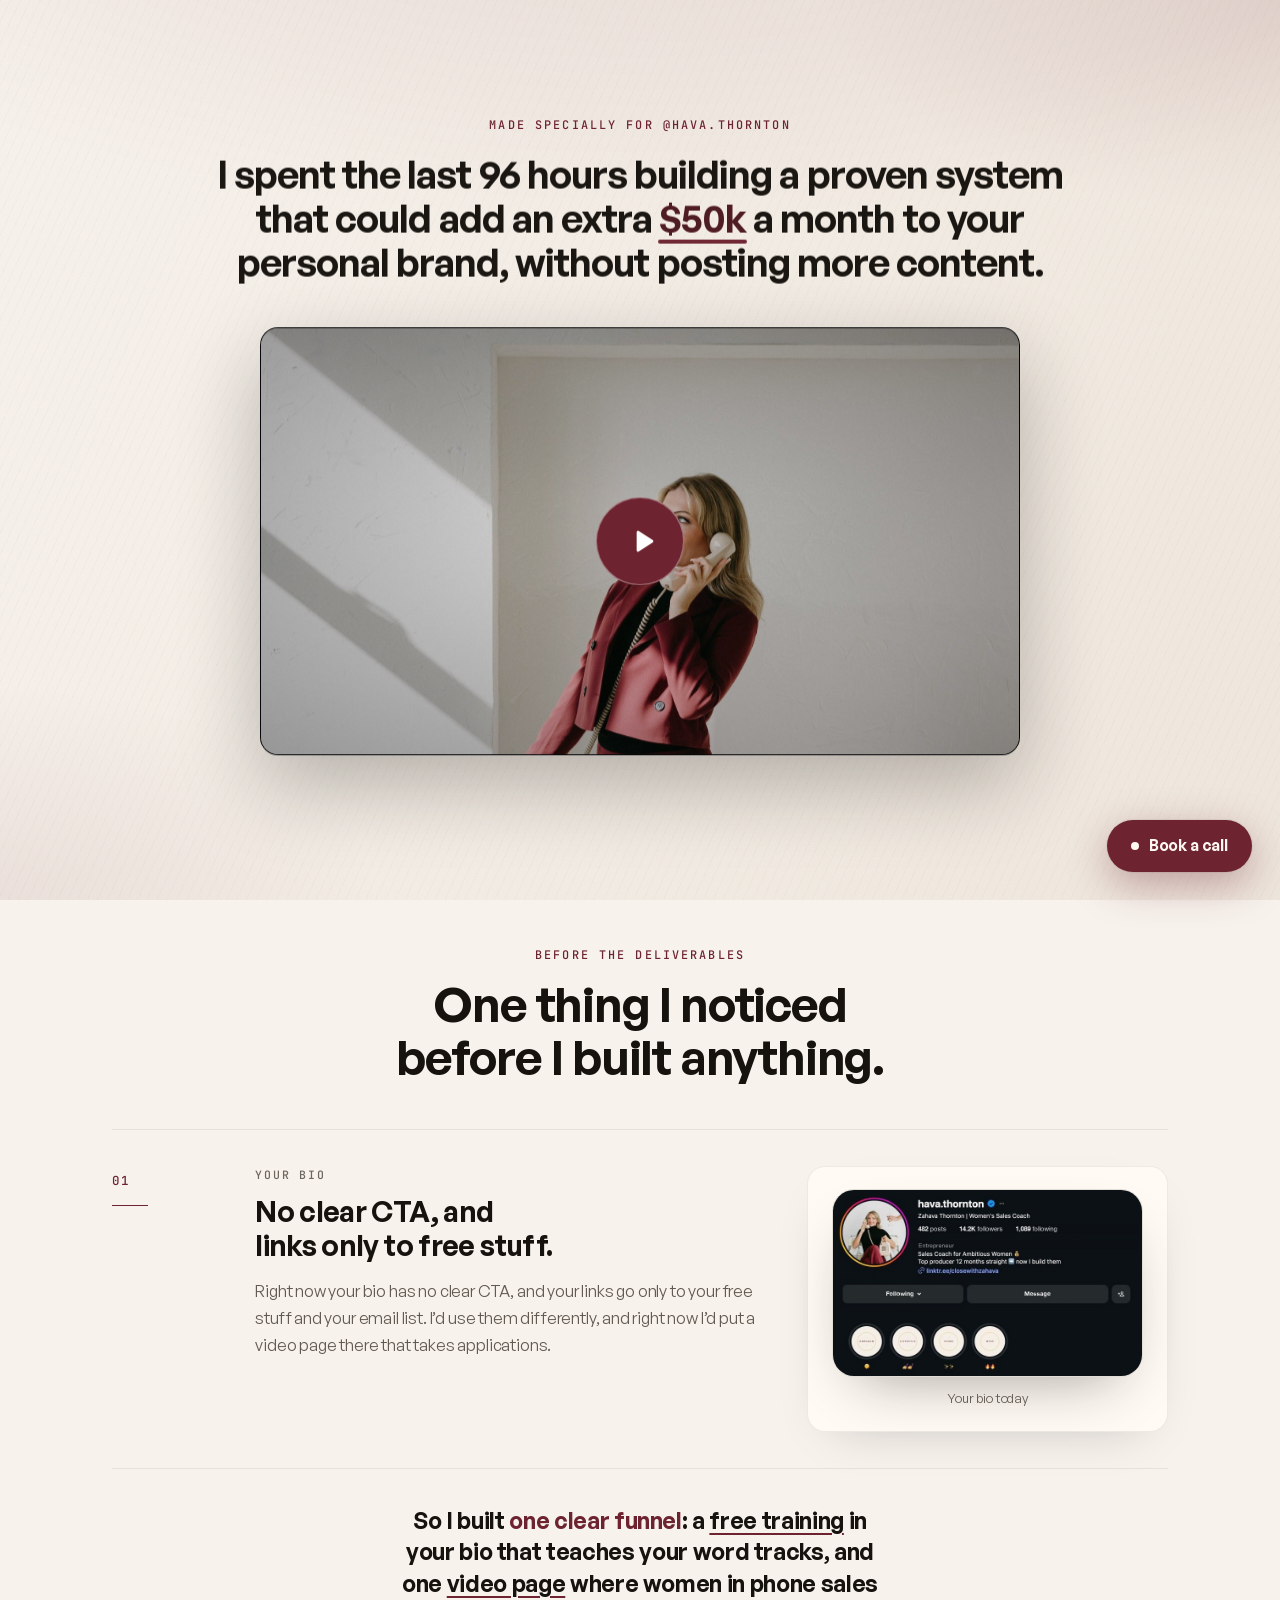
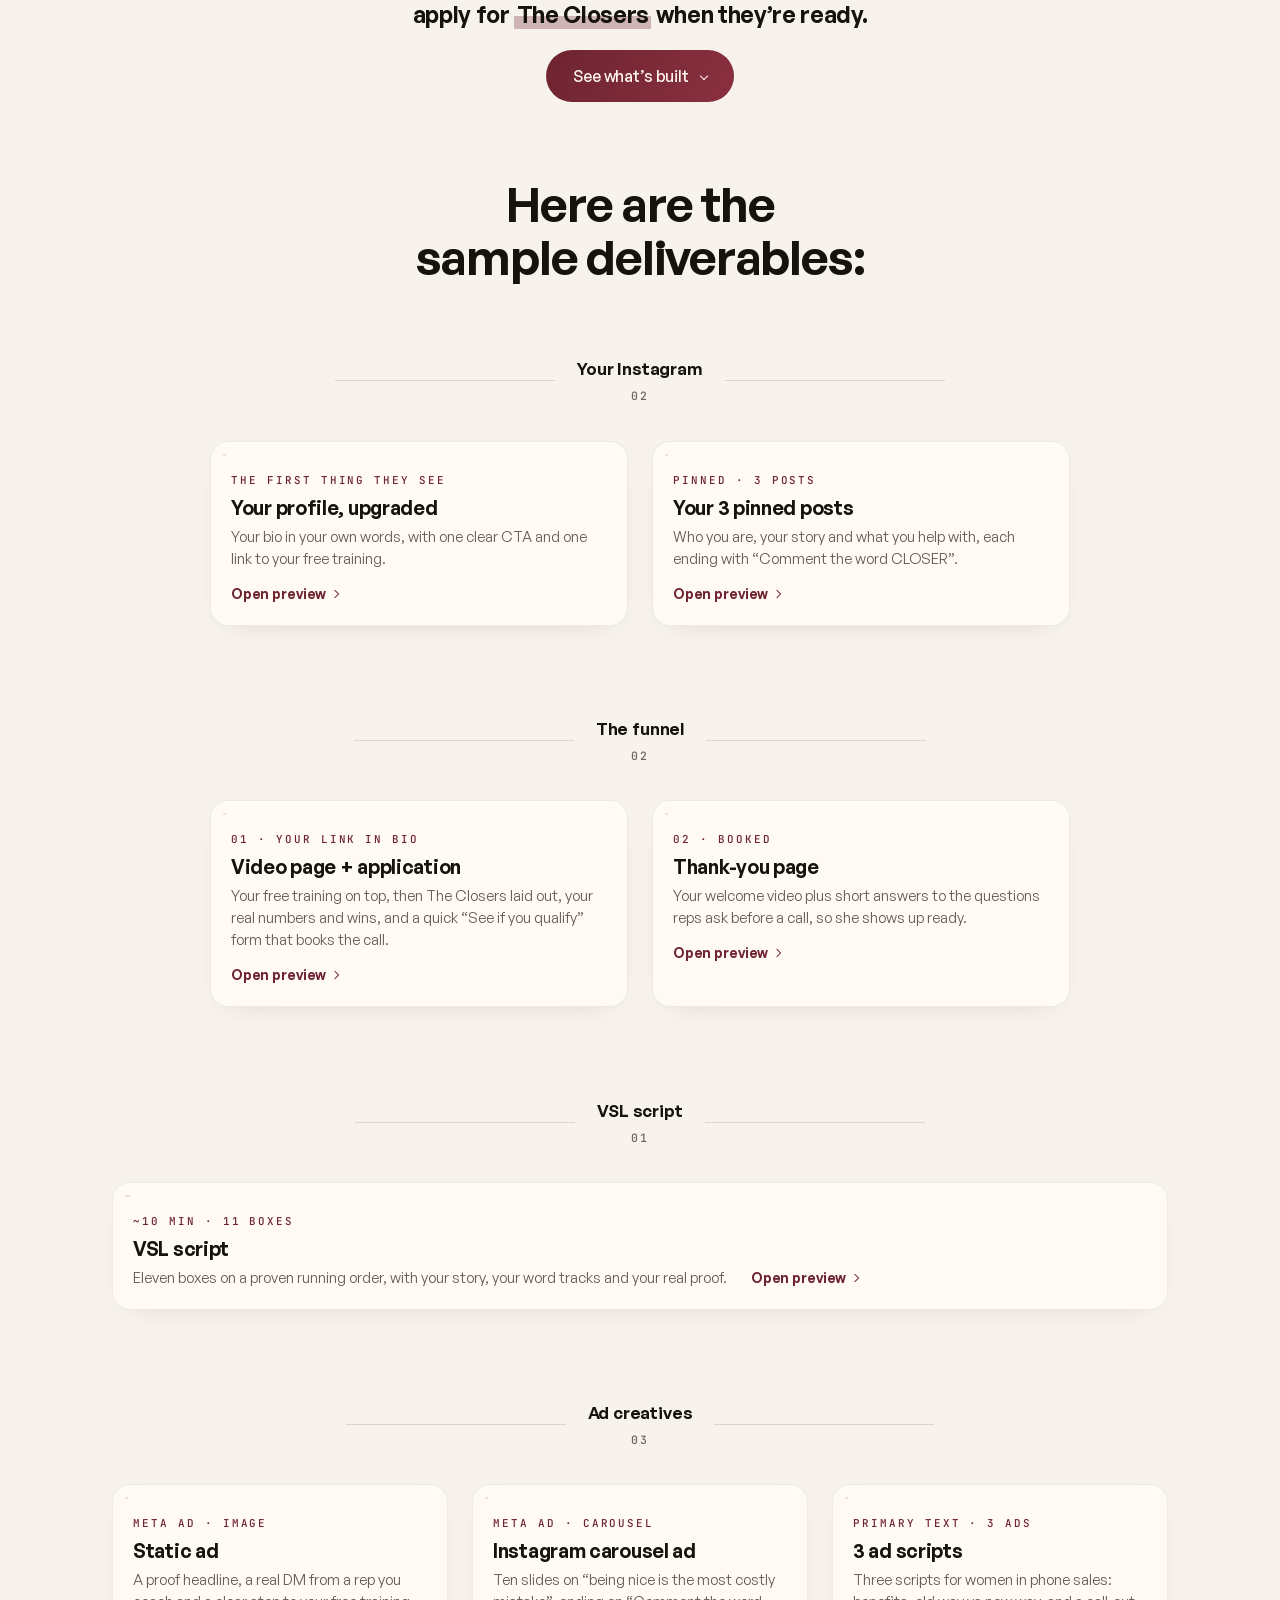
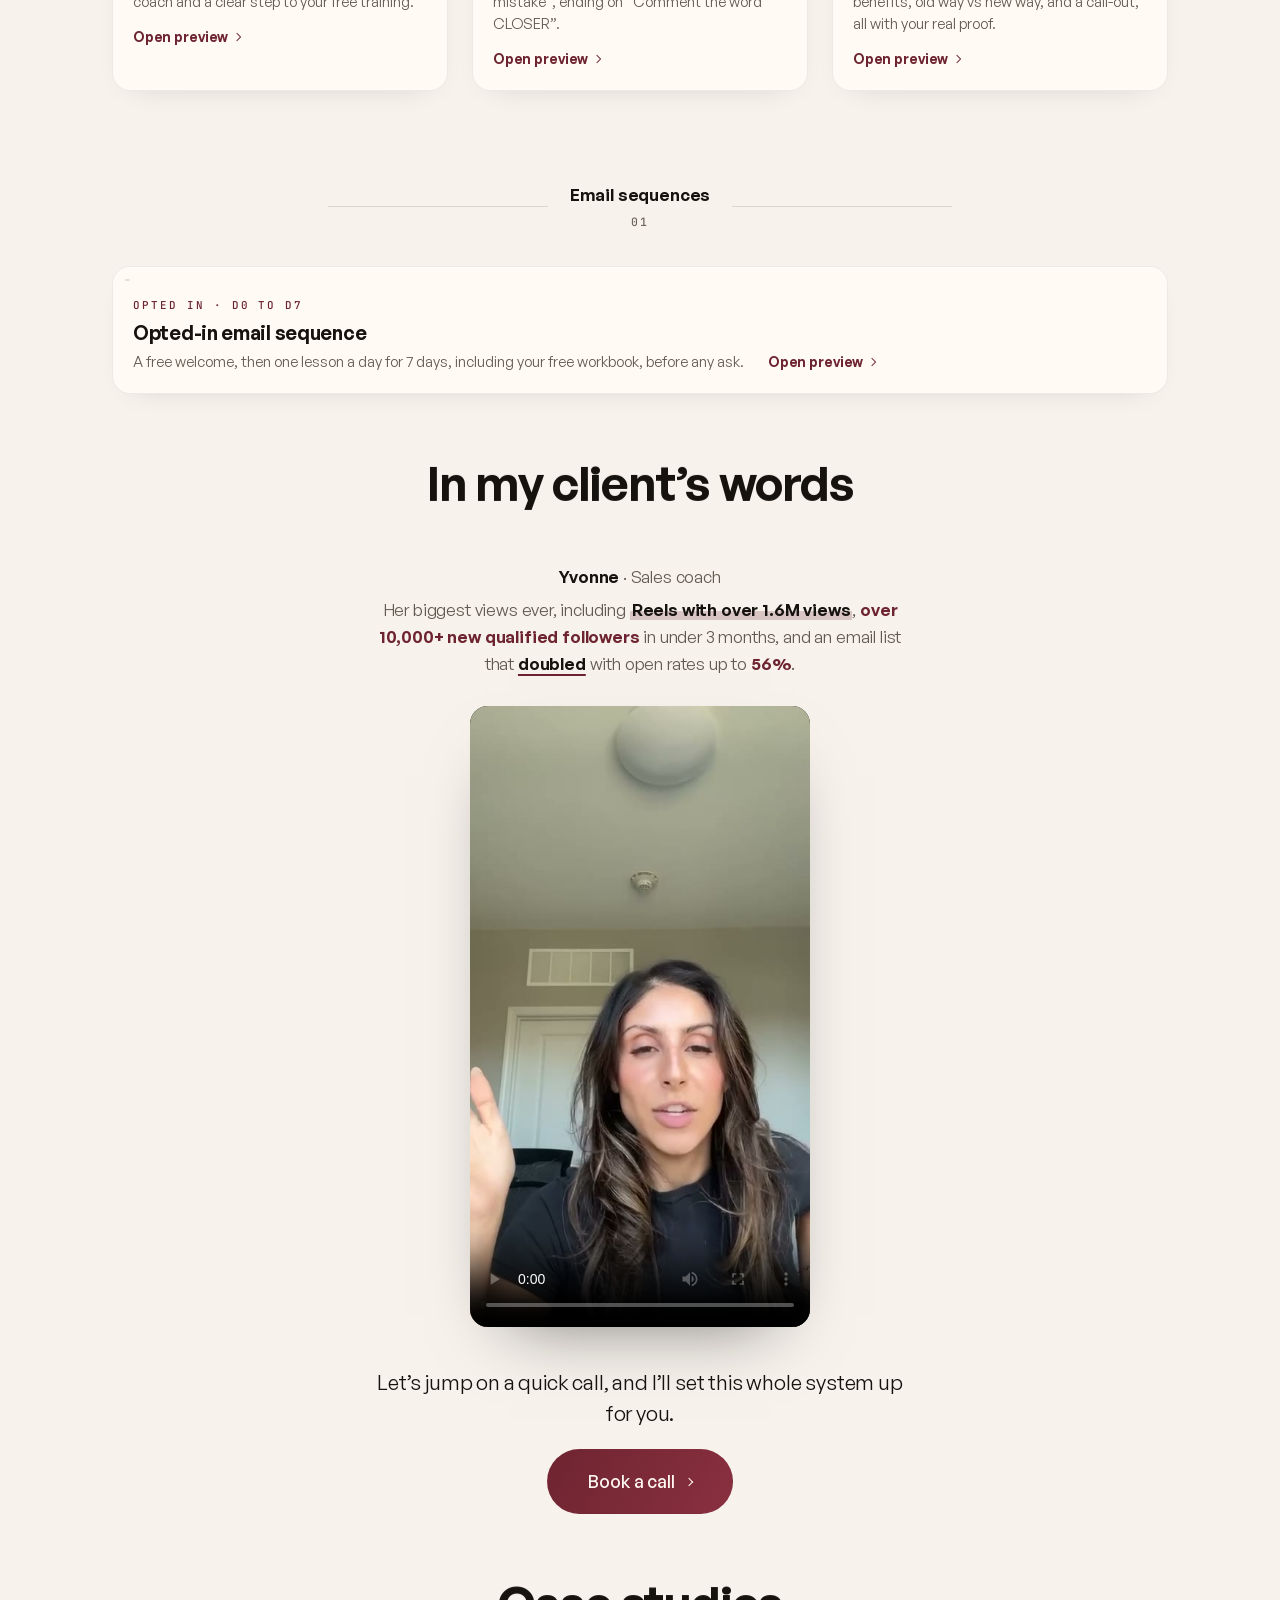
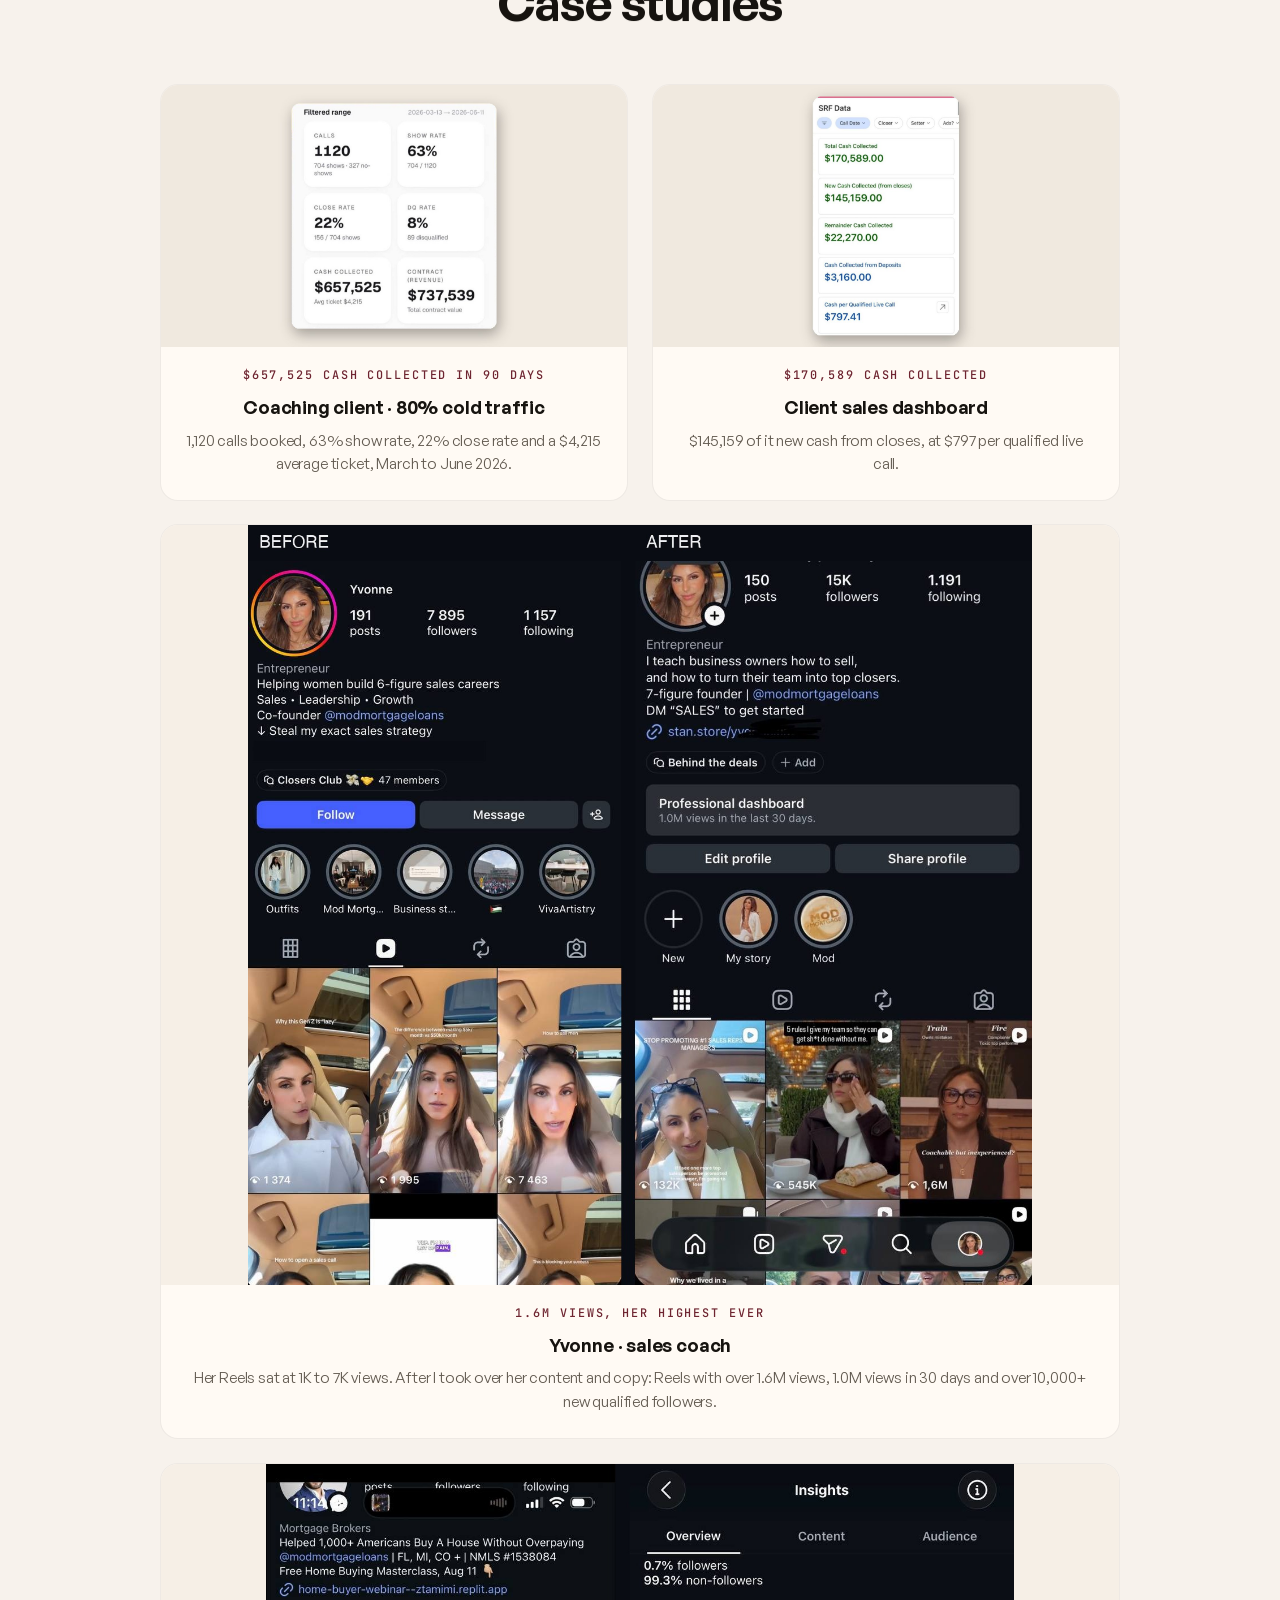
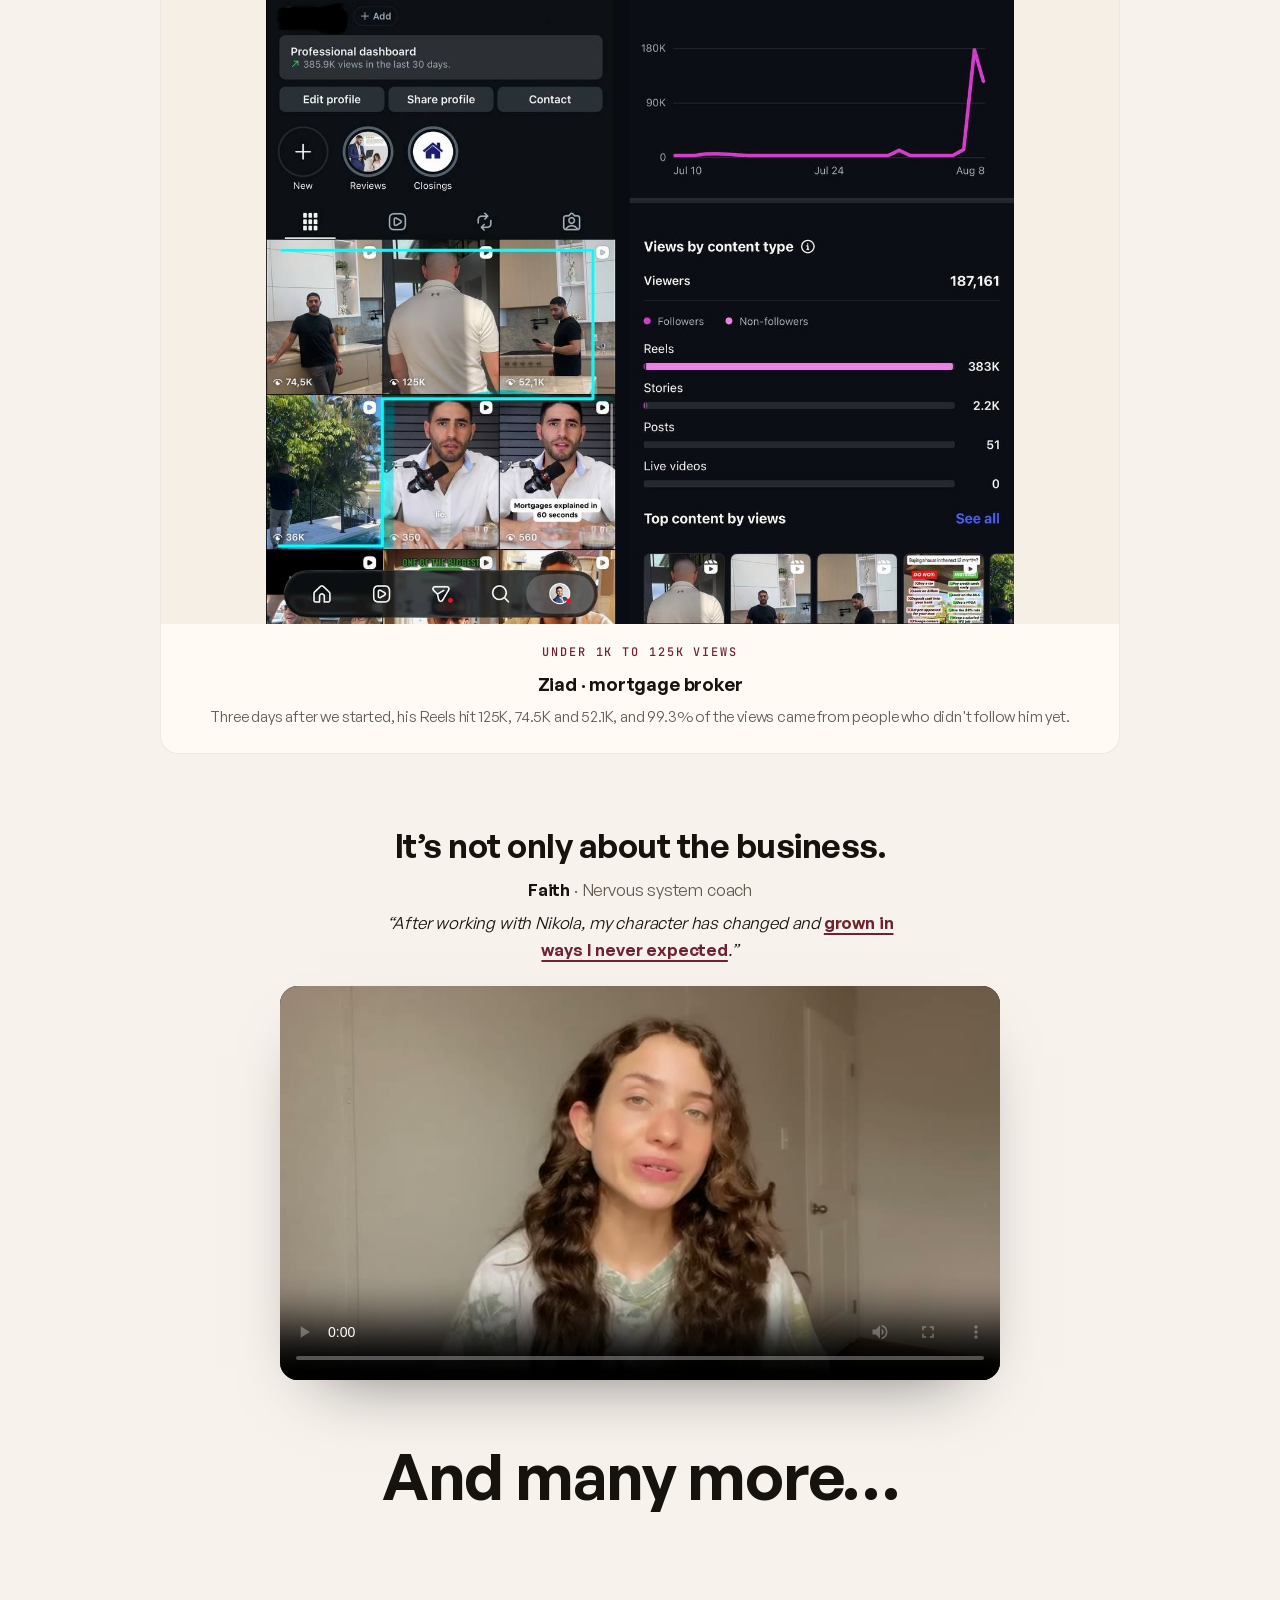
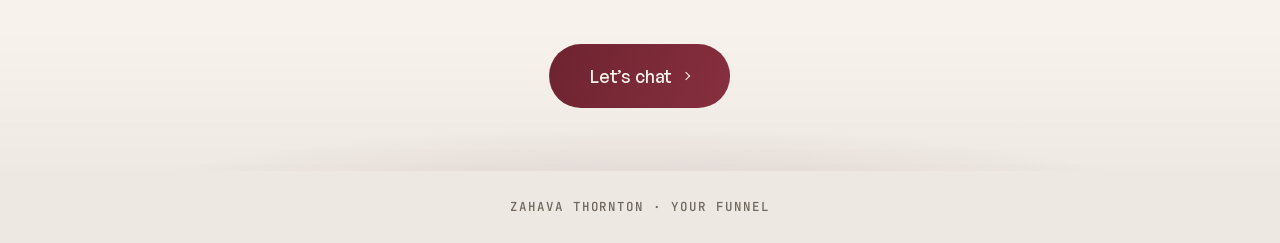
==== commit 0177dd2c: "Yvonne testimonial wording Co-Authored-By: Claude Opus 5.5 <noreply@anthropic.com>" ====
--- a/index.html
+++ b/index.html
@@ -41,7 +41,7 @@
       caseStudies: [
         { image: "assets/img/cases/funnel-90d.jpg", result: "$657,525 cash collected in 90 days", title: "Coaching client · 80% cold traffic", text: "1,120 calls booked, 63% show rate, 22% close rate and a $4,215 average ticket, March to June 2026." },
         { image: "assets/img/cases/cash-dashboard.jpg", result: "$170,589 cash collected", title: "Client sales dashboard", text: "$145,159 of it new cash from closes, at $797 per qualified live call." },
-        { wide: true, image: "assets/img/cases/yvonne.jpg", result: "1.6M views, her highest ever", title: "Yvonne · sales coach", text: "Her Reels sat at 1K to 7K views. After I took over her content and copy: a 1.6M-view Reel, 1.0M views in 30 days and over 10,000+ new qualified followers." },
+        { wide: true, image: "assets/img/cases/yvonne.jpg", result: "1.6M views, her highest ever", title: "Yvonne · sales coach", text: "Her Reels sat at 1K to 7K views. After I took over her content and copy: Reels with over 1.6M views, 1.0M views in 30 days and over 10,000+ new qualified followers." },
         { wide: true, image: "assets/img/cases/ziad.jpg", result: "Under 1K to 125K views", title: "Ziad · mortgage broker", text: "Three days after we started, his Reels hit 125K, 74.5K and 52.1K, and 99.3% of the views came from people who didn't follow him yet." }
       ]
     };
@@ -256,7 +256,7 @@
         <h2 class="section__title case-studies__title reveal">In my client&rsquo;s words</h2>
         <div class="vt-head reveal">
           <p class="vt-who"><b>Yvonne</b> &middot; Sales coach</p>
-          <p class="vt-desc"><span class="hl">Over 10,000+ new qualified followers</span> in under 3 months, <span class="hl-bg">a Reel with 1.6M views</span>, her biggest ever, and an email list that <u class="ul">doubled</u> with open rates up to <span class="hl">56%</span>.</p>
+          <p class="vt-desc">Her biggest views ever, including <span class="hl-bg">Reels with over 1.6M views</span>, <span class="hl">over 10,000+ new qualified followers</span> in under 3 months, and an email list that <u class="ul">doubled</u> with open rates up to <span class="hl">56%</span>.</p>
         </div>
         <figure class="vt reveal">
           <video controls playsinline preload="metadata" poster="assets/img/testimonial-poster.jpg" src="assets/video/testimonial.mp4"></video>
